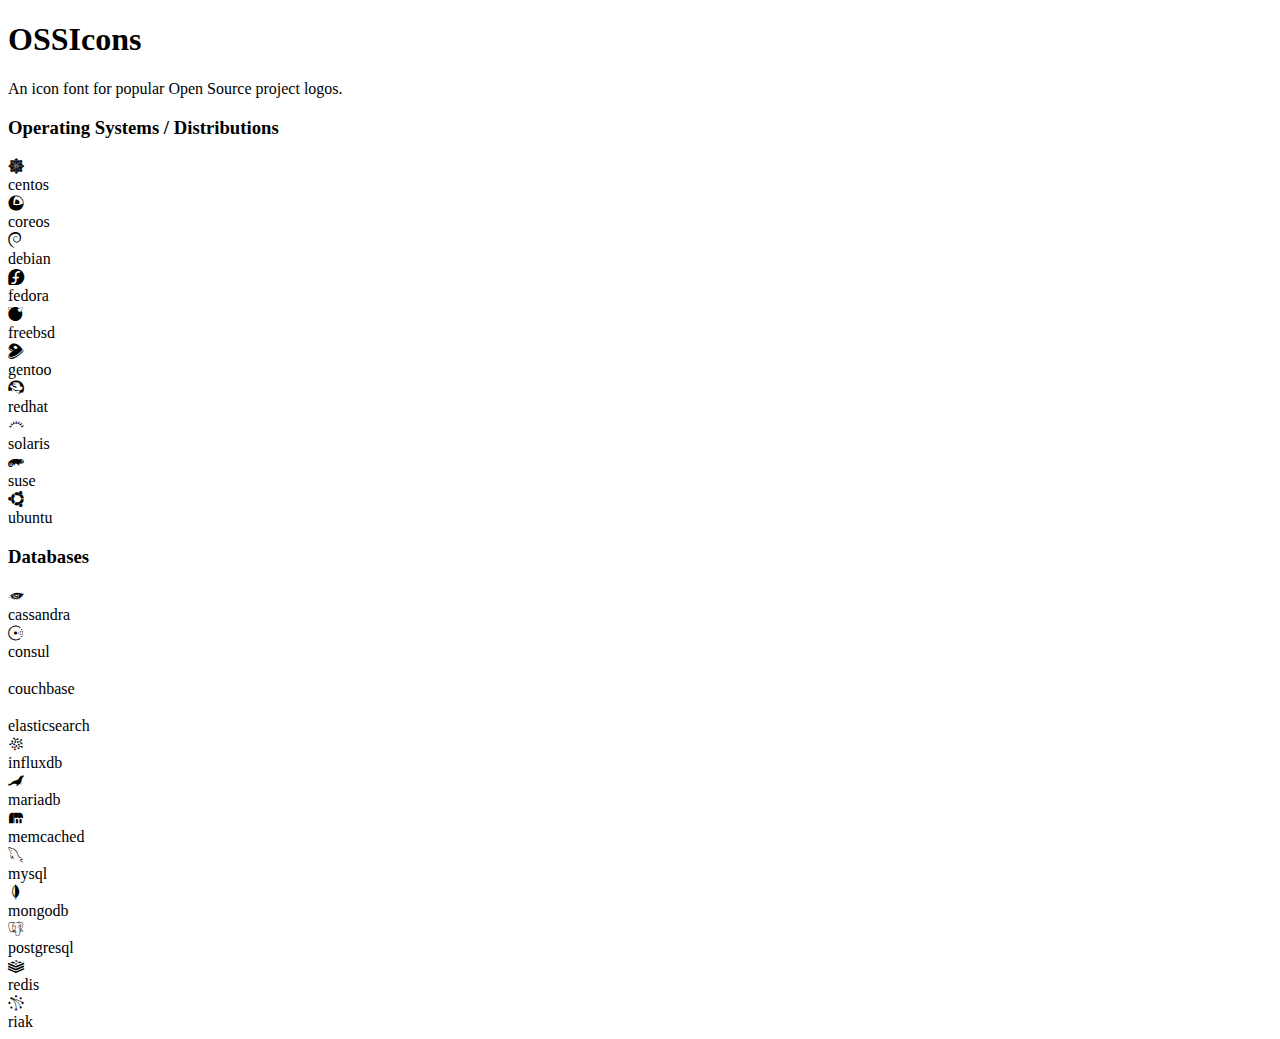
==== index.html @ ca83b3fc "Initial cleanup for preview site" ====
<!DOCTYPE html>
<html lang="en">
  <head>
    <title>OSSIcons</title>
    <meta charset="utf-8">
    <meta name="viewport" content="width=device-width, initial-scale=1">
    <link rel="stylesheet" type="text/css" href="css/ossicons.css">
  </head>
  <body>
	<div class="container">
		<h1>OSSIcons</h1>
		<p>An icon font for popular Open Source project logos.</p>
		<h3>Operating Systems / Distributions</h3>
      	<div class="container">
	        <div class="icon-box"><i class="ossicon ossicon-centos"></i><br>centos</div>
	        <div class="icon-box"><i class="ossicon ossicon-coreos"></i><br>coreos</div>
	        <div class="icon-box"><i class="ossicon ossicon-debian"></i><br>debian</div>
	        <div class="icon-box"><i class="ossicon ossicon-fedora"></i><br>fedora</div>
	        <div class="icon-box"><i class="ossicon ossicon-freebsd"></i><br>freebsd</div>
	        <div class="icon-box"><i class="ossicon ossicon-gentoo"></i><br>gentoo</div>
	        <div class="icon-box"><i class="ossicon ossicon-redhat"></i><br>redhat</div>
	        <div class="icon-box"><i class="ossicon ossicon-solaris"></i><br>solaris</div>
	        <div class="icon-box"><i class="ossicon ossicon-suse"></i><br>suse</div>
	        <div class="icon-box"><i class="ossicon ossicon-ubuntu"></i><br>ubuntu</div>
        </div>

		<h3>Databases</h3>
		<div class="container">
			<div class="icon-box"><i class="ossicon ossicon-cassandra"></i><br>cassandra</div>
	        <div class="icon-box"><i class="ossicon ossicon-consul"></i><br>consul</div>
	        <div class="icon-box"><i class="ossicon ossicon-couchbase"></i><br>couchbase</div>
	        <div class="icon-box"><i class="ossicon ossicon-elasticsearch"></i><br>elasticsearch</div>
	        <div class="icon-box"><i class="ossicon ossicon-influxdb"></i><br>influxdb</div>
	        <div class="icon-box"><i class="ossicon ossicon-mariadb"></i><br>mariadb</div>
	        <div class="icon-box"><i class="ossicon ossicon-memcached"></i><br>memcached</div>
	        <div class="icon-box"><i class="ossicon ossicon-mysql"></i><br>mysql</div>
	        <div class="icon-box"><i class="ossicon ossicon-mongodb"></i><br>mongodb</div>
	        <div class="icon-box"><i class="ossicon ossicon-postgresql"></i><br>postgresql</div>
	        <div class="icon-box"><i class="ossicon ossicon-redis"></i><br>redis</div>
	        <div class="icon-box"><i class="ossicon ossicon-riak"></i><br>riak</div>
      </div>
	</div>
    <script src="http://use.edgefonts.net/source-sans-pro.js"></script>
    <script src="https://ajax.googleapis.com/ajax/libs/jquery/1.11.1/jquery.min.js"></script>
    <script src="https://maxcdn.bootstrapcdn.com/bootstrap/3.2.0/js/bootstrap.min.js"></script>
  </body>
</html>
---- css/ossicons.css ----
@font-face {
  font-family: 'OSS Icons';
  src:url('../fonts/ossicons.eot');
  src:url('../fonts/ossicons.eot?#iefix') format('embedded-opentype'),
    url('../fonts/ossicons.woff') format('woff'),
    url('../fonts/ossicons.ttf') format('truetype'),
    url('../fonts/ossicons.svg') format('svg');
  font-weight: normal;
  font-style: normal;
}

.ossicon {
  position: relative;
  top: 1px;
  display: inline-block;
  font-family: 'OSS Icons';
  font-style: normal;
  font-weight: normal;
  font-variant: normal;
  text-transform: none;
  line-height: 1;

  /* Better Font Rendering =========== */
  -webkit-font-smoothing: antialiased;
  -moz-osx-font-smoothing: grayscale;
}

.ossicon-centos:before {
	content: "\e600";
}
.ossicon-coreos:before {
	content: "\e601";
}
.ossicon-debian:before {
	content: "\e602";
}
.ossicon-fedora:before {
	content: "\e603";
}
.ossicon-freebsd:before {
	content: "\e604";
}
.ossicon-gentoo:before {
	content: "\e605";
}
.ossicon-redhat:before {
	content: "\e606";
}
.ossicon-suse:before {
	content: "\e607";
}
.ossicon-ubuntu:before {
	content: "\e608";
}
.ossicon-solaris:before {
	content: "\e609";
}
.ossicon-cassandra:before {
	content: "\e60a";
}
.ossicon-couchbase:before {
	content: "\e60b";
}
.ossicon-elasticsearch:before {
	content: "\e60c";
}
.ossicon-hadoop:before {
	content: "\e60d";
}
.ossicon-influxdb:before {
	content: "\e60e";
}
.ossicon-mongodb:before {
	content: "\e60f";
}
.ossicon-postgresql:before {
	content: "\e610";
}
.ossicon-mariadb:before {
	content: "\e611";
}
.ossicon-mysql:before {
	content: "\e612";
}
.ossicon-redis:before {
	content: "\e613";
}
.ossicon-riak:before {
	content: "\e614";
}
.ossicon-apache:before {
	content: "\e615";
}
.ossicon-consul:before {
	content: "\e616";
}
.ossicon-memcached:before {
	content: "\e617";
}
.ossicon-nginx:before {
	content: "\e618";
}
.ossicon-nodejs:before {
	content: "\e619";
}
.ossicon-rabbitmq:before {
	content: "\e61a";
}
.ossicon-tomcat:before {
	content: "\e61b";
}
.ossicon-vagrant:before {
	content: "\e61c";
}
.ossicon-clojure:before {
	content: "\e61d";
}
.ossicon-go:before {
	content: "\e61e";
}
.ossicon-haskell:before {
	content: "\e61f";
}
.ossicon-perl:before {
	content: "\e620";
}
.ossicon-python:before {
	content: "\e621";
}
.ossicon-rails:before {
	content: "\e622";
}
.ossicon-ruby:before {
	content: "\e623";
}
.ossicon-php:before {
	content: "\e624";
}
.ossicon-play:before {
	content: "\e625";
}
.ossicon-scala:before {
	content: "\e626";
}
.ossicon-tornado:before {
	content: "\e627";
}
.ossicon-git:before {
	content: "\e628";
}
.ossicon-github:before {
	content: "\e629";
}
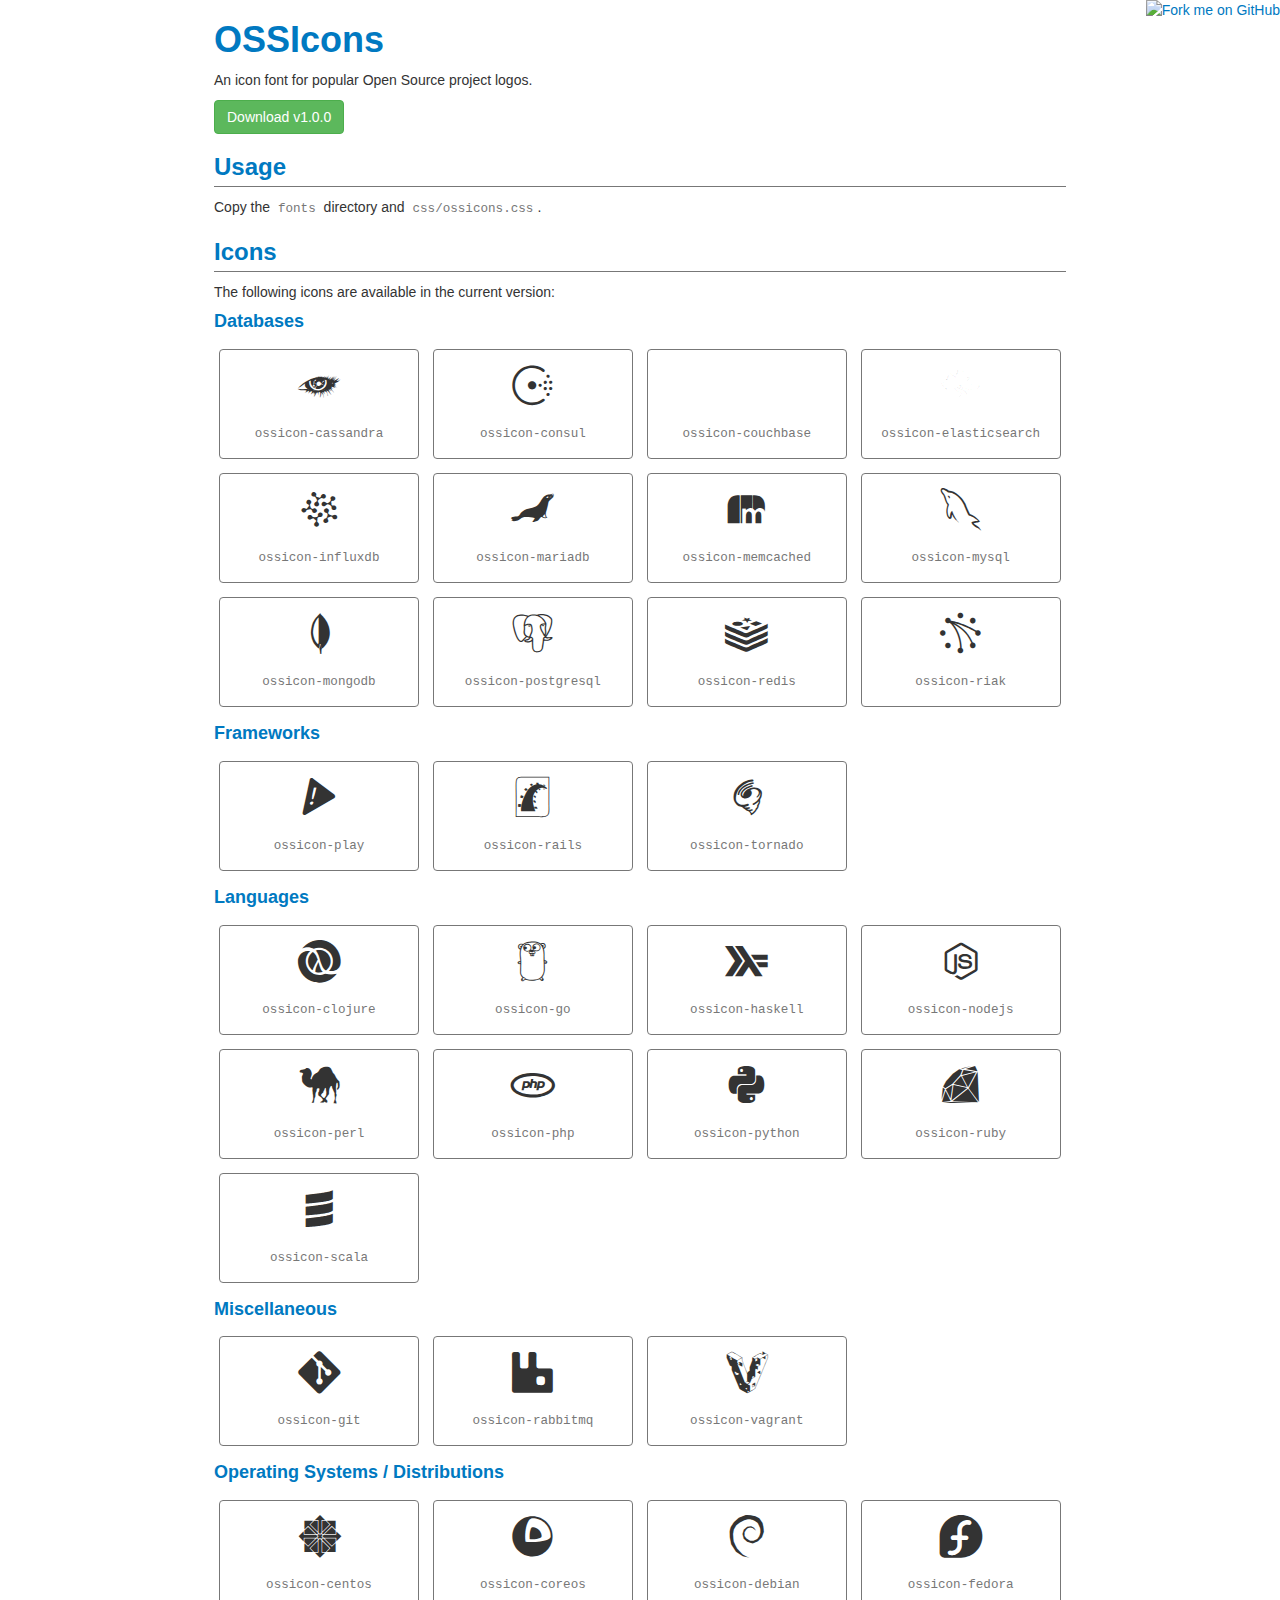
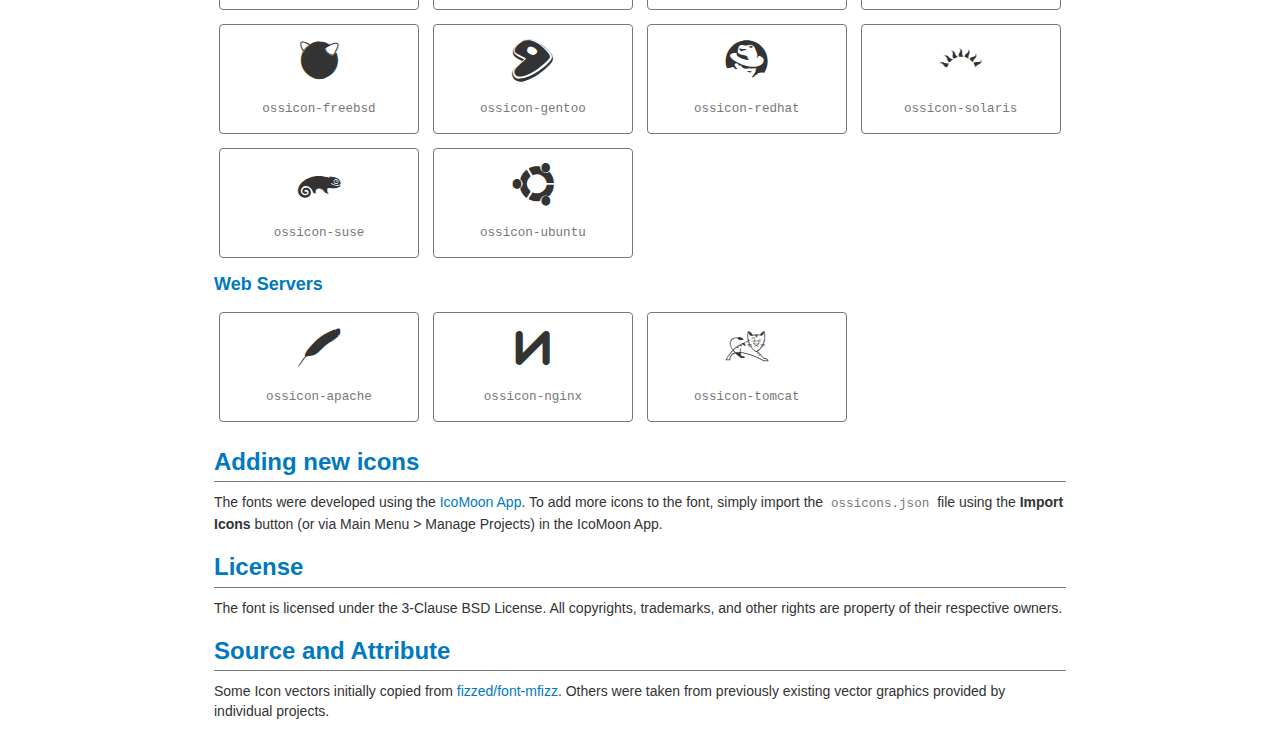
==== commit 756f41da: "Update preview site" ====
--- a/index.html
+++ b/index.html
@@ -4,44 +4,80 @@
     <title>OSSIcons</title>
     <meta charset="utf-8">
     <meta name="viewport" content="width=device-width, initial-scale=1">
-    <link rel="stylesheet" type="text/css" href="css/ossicons.css">
+    <link rel="stylesheet" type="text/css" href="preview.css">
   </head>
   <body>
 	<div class="container">
 		<h1>OSSIcons</h1>
 		<p>An icon font for popular Open Source project logos.</p>
-		<h3>Operating Systems / Distributions</h3>
-      	<div class="container">
-	        <div class="icon-box"><i class="ossicon ossicon-centos"></i><br>centos</div>
-	        <div class="icon-box"><i class="ossicon ossicon-coreos"></i><br>coreos</div>
-	        <div class="icon-box"><i class="ossicon ossicon-debian"></i><br>debian</div>
-	        <div class="icon-box"><i class="ossicon ossicon-fedora"></i><br>fedora</div>
-	        <div class="icon-box"><i class="ossicon ossicon-freebsd"></i><br>freebsd</div>
-	        <div class="icon-box"><i class="ossicon ossicon-gentoo"></i><br>gentoo</div>
-	        <div class="icon-box"><i class="ossicon ossicon-redhat"></i><br>redhat</div>
-	        <div class="icon-box"><i class="ossicon ossicon-solaris"></i><br>solaris</div>
-	        <div class="icon-box"><i class="ossicon ossicon-suse"></i><br>suse</div>
-	        <div class="icon-box"><i class="ossicon ossicon-ubuntu"></i><br>ubuntu</div>
-        </div>
+        <a class="btn btn-success">Download v1.0.0</a>
+        <h3>Usage</h3>
+        Copy the <code>fonts</code> directory and <code>css/ossicons.css</code>.
 
-		<h3>Databases</h3>
-		<div class="container">
-			<div class="icon-box"><i class="ossicon ossicon-cassandra"></i><br>cassandra</div>
-	        <div class="icon-box"><i class="ossicon ossicon-consul"></i><br>consul</div>
-	        <div class="icon-box"><i class="ossicon ossicon-couchbase"></i><br>couchbase</div>
-	        <div class="icon-box"><i class="ossicon ossicon-elasticsearch"></i><br>elasticsearch</div>
-	        <div class="icon-box"><i class="ossicon ossicon-influxdb"></i><br>influxdb</div>
-	        <div class="icon-box"><i class="ossicon ossicon-mariadb"></i><br>mariadb</div>
-	        <div class="icon-box"><i class="ossicon ossicon-memcached"></i><br>memcached</div>
-	        <div class="icon-box"><i class="ossicon ossicon-mysql"></i><br>mysql</div>
-	        <div class="icon-box"><i class="ossicon ossicon-mongodb"></i><br>mongodb</div>
-	        <div class="icon-box"><i class="ossicon ossicon-postgresql"></i><br>postgresql</div>
-	        <div class="icon-box"><i class="ossicon ossicon-redis"></i><br>redis</div>
-	        <div class="icon-box"><i class="ossicon ossicon-riak"></i><br>riak</div>
-      </div>
+        <h3>Icons</h3>
+        <p>The following icons are available in the current version:</p>
+        <h4>Databases</h4>
+		<div class="icon-box"><i class="ossicon ossicon-cassandra"></i><p><code>ossicon-cassandra</code></p></div>
+        <div class="icon-box"><i class="ossicon ossicon-consul"></i><p><code>ossicon-consul</code></p></div>
+        <div class="icon-box"><i class="ossicon ossicon-couchbase"></i><p><code>ossicon-couchbase</code></p></div>
+        <div class="icon-box"><i class="ossicon ossicon-elasticsearch"></i><p><code>ossicon-elasticsearch</code></p></div>
+        <div class="icon-box"><i class="ossicon ossicon-influxdb"></i><p><code>ossicon-influxdb</code></p></div>
+        <div class="icon-box"><i class="ossicon ossicon-mariadb"></i><p><code>ossicon-mariadb</code></p></div>
+        <div class="icon-box"><i class="ossicon ossicon-memcached"></i><p><code>ossicon-memcached</code></p></div>
+        <div class="icon-box"><i class="ossicon ossicon-mysql"></i><p><code>ossicon-mysql</code></p></div>
+        <div class="icon-box"><i class="ossicon ossicon-mongodb"></i><p><code>ossicon-mongodb</code></p></div>
+        <div class="icon-box"><i class="ossicon ossicon-postgresql"></i><p><code>ossicon-postgresql</code></p></div>
+        <div class="icon-box"><i class="ossicon ossicon-redis"></i><p><code>ossicon-redis</code></p></div>
+        <div class="icon-box"><i class="ossicon ossicon-riak"></i><p><code>ossicon-riak</code></p></div>
+
+        <h4>Frameworks</h4>
+        <div class="icon-box"><i class="ossicon ossicon-play"></i><p><code>ossicon-play</code></p></div>
+        <div class="icon-box"><i class="ossicon ossicon-rails"></i><p><code>ossicon-rails</code></p></div>
+        <div class="icon-box"><i class="ossicon ossicon-tornado"></i><p><code>ossicon-tornado</code></p></div>
+
+        <h4>Languages</h4>
+        <div class="icon-box"><i class="ossicon ossicon-clojure"></i><p><code>ossicon-clojure</code></p></div>
+        <div class="icon-box"><i class="ossicon ossicon-go"></i><p><code>ossicon-go</code></p></div>
+        <div class="icon-box"><i class="ossicon ossicon-haskell"></i><p><code>ossicon-haskell</code></p></div>
+        <div class="icon-box"><i class="ossicon ossicon-nodejs"></i><p><code>ossicon-nodejs</code></p></div>
+        <div class="icon-box"><i class="ossicon ossicon-perl"></i><p><code>ossicon-perl</code></p></div>
+        <div class="icon-box"><i class="ossicon ossicon-php"></i><p><code>ossicon-php</code></p></div>
+        <div class="icon-box"><i class="ossicon ossicon-python"></i><p><code>ossicon-python</code></p></div>
+        <div class="icon-box"><i class="ossicon ossicon-ruby"></i><p><code>ossicon-ruby</code></p></div>
+        <div class="icon-box"><i class="ossicon ossicon-scala"></i><p><code>ossicon-scala</code></p></div>
+
+        <h4>Miscellaneous</h4>
+        <div class="icon-box"><i class="ossicon ossicon-git"></i><p><code>ossicon-git</code></p></div>
+        <div class="icon-box"><i class="ossicon ossicon-rabbitmq"></i><p><code>ossicon-rabbitmq</code></p></div>
+        <div class="icon-box"><i class="ossicon ossicon-vagrant"></i><p><code>ossicon-vagrant</code></p></div>
+
+        <h4>Operating Systems / Distributions</h4>
+        <div class="icon-box"><i class="ossicon ossicon-centos"></i><p><code>ossicon-centos</code></p></div>
+        <div class="icon-box"><i class="ossicon ossicon-coreos"></i><p><code>ossicon-coreos</code></p></div>
+        <div class="icon-box"><i class="ossicon ossicon-debian"></i><p><code>ossicon-debian</code></p></div>
+        <div class="icon-box"><i class="ossicon ossicon-fedora"></i><p><code>ossicon-fedora</code></p></div>
+        <div class="icon-box"><i class="ossicon ossicon-freebsd"></i><p><code>ossicon-freebsd</code></p></div>
+        <div class="icon-box"><i class="ossicon ossicon-gentoo"></i><p><code>ossicon-gentoo</code></p></div>
+        <div class="icon-box"><i class="ossicon ossicon-redhat"></i><p><code>ossicon-redhat</code></p></div>
+        <div class="icon-box"><i class="ossicon ossicon-solaris"></i><p><code>ossicon-solaris</code></p></div>
+        <div class="icon-box"><i class="ossicon ossicon-suse"></i><p><code>ossicon-suse</code></p></div>
+        <div class="icon-box"><i class="ossicon ossicon-ubuntu"></i><p><code>ossicon-ubuntu</code></p></div>
+
+        <h4>Web Servers</h4>
+        <div class="icon-box"><i class="ossicon ossicon-apache"></i><p><code>ossicon-apache</code></p></div>
+        <div class="icon-box"><i class="ossicon ossicon-nginx"></i><p><code>ossicon-nginx</code></p></div>
+        <div class="icon-box"><i class="ossicon ossicon-tomcat"></i><p><code>ossicon-tomcat</code></p></div>
+
+        <h3>Adding new icons</h3>
+        The fonts were developed using the <a href="https://icomoon.io/#app-features">IcoMoon App</a>. To add more icons to the font, simply import the <code>ossicons.json</code> file using the <strong>Import Icons</strong> button (or via Main Menu > Manage Projects) in the IcoMoon App.
+
+        <h3>License</h3>
+        The font is licensed under the 3-Clause BSD License. All copyrights, trademarks, and other rights are property of their respective owners.
+
+        <h3>Source and Attribute</h3>
+        Some Icon vectors initially copied from <a href="https://github.com/fizzed/font-mfizz">fizzed/font-mfizz</a>. Others were taken from previously existing vector graphics provided by individual projects.
 	</div>
     <script src="http://use.edgefonts.net/source-sans-pro.js"></script>
-    <script src="https://ajax.googleapis.com/ajax/libs/jquery/1.11.1/jquery.min.js"></script>
-    <script src="https://maxcdn.bootstrapcdn.com/bootstrap/3.2.0/js/bootstrap.min.js"></script>
+    <a href="https://github.com/you"><img style="position: absolute; top: 0; right: 0; border: 0;" src="https://camo.githubusercontent.com/652c5b9acfaddf3a9c326fa6bde407b87f7be0f4/68747470733a2f2f73332e616d617a6f6e6177732e636f6d2f6769746875622f726962626f6e732f666f726b6d655f72696768745f6f72616e67655f6666373630302e706e67" alt="Fork me on GitHub" data-canonical-src="https://s3.amazonaws.com/github/ribbons/forkme_right_orange_ff7600.png"></a>
   </body>
 </html>
--- a/preview.css
+++ b/preview.css
@@ -0,0 +1 @@
+/*! normalize.css v3.0.2 | MIT License | git.io/normalize */html{font-family:sans-serif;-ms-text-size-adjust:100%;-webkit-text-size-adjust:100%}body{margin:0}article,aside,details,figcaption,figure,footer,header,hgroup,main,menu,nav,section,summary{display:block}audio,canvas,progress,video{display:inline-block;vertical-align:baseline}audio:not([controls]){display:none;height:0}[hidden],template{display:none}a{background-color:transparent}a:active,a:hover{outline:0}abbr[title]{border-bottom:1px dotted}b,strong{font-weight:bold}dfn{font-style:italic}h1{font-size:2em;margin:.67em 0}mark{background:#ff0;color:#000}small{font-size:80%}sub,sup{font-size:75%;line-height:0;position:relative;vertical-align:baseline}sup{top:-0.5em}sub{bottom:-0.25em}img{border:0}svg:not(:root){overflow:hidden}figure{margin:1em 40px}hr{-moz-box-sizing:content-box;box-sizing:content-box;height:0}pre{overflow:auto}code,kbd,pre,samp{font-family:monospace,monospace;font-size:1em}button,input,optgroup,select,textarea{color:inherit;font:inherit;margin:0}button{overflow:visible}button,select{text-transform:none}button,html input[type="button"],input[type="reset"],input[type="submit"]{-webkit-appearance:button;cursor:pointer}button[disabled],html input[disabled]{cursor:default}button::-moz-focus-inner,input::-moz-focus-inner{border:0;padding:0}input{line-height:normal}input[type="checkbox"],input[type="radio"]{box-sizing:border-box;padding:0}input[type="number"]::-webkit-inner-spin-button,input[type="number"]::-webkit-outer-spin-button{height:auto}input[type="search"]{-webkit-appearance:textfield;-moz-box-sizing:content-box;-webkit-box-sizing:content-box;box-sizing:content-box}input[type="search"]::-webkit-search-cancel-button,input[type="search"]::-webkit-search-decoration{-webkit-appearance:none}fieldset{border:1px solid #c0c0c0;margin:0 2px;padding:.35em .625em .75em}legend{border:0;padding:0}textarea{overflow:auto}optgroup{font-weight:bold}table{border-collapse:collapse;border-spacing:0}td,th{padding:0}/*! Source: https://github.com/h5bp/html5-boilerplate/blob/master/src/css/main.css */@media print{*,*:before,*:after{background:transparent !important;color:#000 !important;box-shadow:none !important;text-shadow:none !important}a,a:visited{text-decoration:underline}a[href]:after{content:" (" attr(href) ")"}abbr[title]:after{content:" (" attr(title) ")"}a[href^="#"]:after,a[href^="javascript:"]:after{content:""}pre,blockquote{border:1px solid #999;page-break-inside:avoid}thead{display:table-header-group}tr,img{page-break-inside:avoid}img{max-width:100% !important}p,h2,h3{orphans:3;widows:3}h2,h3{page-break-after:avoid}select{background:#fff !important}.navbar{display:none}.btn>.caret,.dropup>.btn>.caret{border-top-color:#000 !important}.label{border:1px solid #000}.table{border-collapse:collapse !important}.table td,.table th{background-color:#fff !important}.table-bordered th,.table-bordered td{border:1px solid #ddd !important}}*{-webkit-box-sizing:border-box;-moz-box-sizing:border-box;box-sizing:border-box}*:before,*:after{-webkit-box-sizing:border-box;-moz-box-sizing:border-box;box-sizing:border-box}html{font-size:10px;-webkit-tap-highlight-color:rgba(0,0,0,0)}body{font-family:"Source Sans Pro",Helvetica,Sans-Serif;font-size:14px;line-height:1.42857143;color:#333;background-color:#fff}input,button,select,textarea{font-family:inherit;font-size:inherit;line-height:inherit}a{color:#0079c1;text-decoration:none}a:hover,a:focus{color:#004975;text-decoration:underline}a:focus{outline:thin dotted;outline:5px auto -webkit-focus-ring-color;outline-offset:-2px}figure{margin:0}img{vertical-align:middle}.img-responsive{display:block;max-width:100%;height:auto}.img-rounded{border-radius:6px}.img-thumbnail{padding:4px;line-height:1.42857143;background-color:#fff;border:1px solid #ddd;border-radius:4px;-webkit-transition:all .2s ease-in-out;-o-transition:all .2s ease-in-out;transition:all .2s ease-in-out;display:inline-block;max-width:100%;height:auto}.img-circle{border-radius:50%}hr{margin-top:20px;margin-bottom:20px;border:0;border-top:1px solid #eee}.sr-only{position:absolute;width:1px;height:1px;margin:-1px;padding:0;overflow:hidden;clip:rect(0, 0, 0, 0);border:0}.sr-only-focusable:active,.sr-only-focusable:focus{position:static;width:auto;height:auto;margin:0;overflow:visible;clip:auto}[role="button"]{cursor:pointer}h1,h2,h3,h4,h5,h6,.h1,.h2,.h3,.h4,.h5,.h6{font-family:inherit;font-weight:500;line-height:1.1;color:inherit}h1 small,h2 small,h3 small,h4 small,h5 small,h6 small,.h1 small,.h2 small,.h3 small,.h4 small,.h5 small,.h6 small,h1 .small,h2 .small,h3 .small,h4 .small,h5 .small,h6 .small,.h1 .small,.h2 .small,.h3 .small,.h4 .small,.h5 .small,.h6 .small{font-weight:normal;line-height:1;color:#777}h1,.h1,h2,.h2,h3,.h3{margin-top:20px;margin-bottom:10px}h1 small,.h1 small,h2 small,.h2 small,h3 small,.h3 small,h1 .small,.h1 .small,h2 .small,.h2 .small,h3 .small,.h3 .small{font-size:65%}h4,.h4,h5,.h5,h6,.h6{margin-top:10px;margin-bottom:10px}h4 small,.h4 small,h5 small,.h5 small,h6 small,.h6 small,h4 .small,.h4 .small,h5 .small,.h5 .small,h6 .small,.h6 .small{font-size:75%}h1,.h1{font-size:36px}h2,.h2{font-size:30px}h3,.h3{font-size:24px}h4,.h4{font-size:18px}h5,.h5{font-size:14px}h6,.h6{font-size:12px}p{margin:0 0 10px}.lead{margin-bottom:20px;font-size:16px;font-weight:300;line-height:1.4}@media (min-width:768px){.lead{font-size:21px}}small,.small{font-size:85%}mark,.mark{background-color:#fcf8e3;padding:.2em}.text-left{text-align:left}.text-right{text-align:right}.text-center{text-align:center}.text-justify{text-align:justify}.text-nowrap{white-space:nowrap}.text-lowercase{text-transform:lowercase}.text-uppercase{text-transform:uppercase}.text-capitalize{text-transform:capitalize}.text-muted{color:#777}.text-primary{color:#0079c1}a.text-primary:hover{color:#00598e}.text-success{color:#3c763d}a.text-success:hover{color:#2b542c}.text-info{color:#31708f}a.text-info:hover{color:#245269}.text-warning{color:#8a6d3b}a.text-warning:hover{color:#66512c}.text-danger{color:#a94442}a.text-danger:hover{color:#843534}.bg-primary{color:#fff;background-color:#0079c1}a.bg-primary:hover{background-color:#00598e}.bg-success{background-color:#dff0d8}a.bg-success:hover{background-color:#c1e2b3}.bg-info{background-color:#d9edf7}a.bg-info:hover{background-color:#afd9ee}.bg-warning{background-color:#fcf8e3}a.bg-warning:hover{background-color:#f7ecb5}.bg-danger{background-color:#f2dede}a.bg-danger:hover{background-color:#e4b9b9}.page-header{padding-bottom:9px;margin:40px 0 20px;border-bottom:1px solid #eee}ul,ol{margin-top:0;margin-bottom:10px}ul ul,ol ul,ul ol,ol ol{margin-bottom:0}.list-unstyled{padding-left:0;list-style:none}.list-inline{padding-left:0;list-style:none;margin-left:-5px}.list-inline>li{display:inline-block;padding-left:5px;padding-right:5px}dl{margin-top:0;margin-bottom:20px}dt,dd{line-height:1.42857143}dt{font-weight:bold}dd{margin-left:0}@media (min-width:768px){.dl-horizontal dt{float:left;width:160px;clear:left;text-align:right;overflow:hidden;text-overflow:ellipsis;white-space:nowrap}.dl-horizontal dd{margin-left:180px}}abbr[title],abbr[data-original-title]{cursor:help;border-bottom:1px dotted #777}.initialism{font-size:90%;text-transform:uppercase}blockquote{padding:10px 20px;margin:0 0 20px;font-size:17.5px;border-left:5px solid #eee}blockquote p:last-child,blockquote ul:last-child,blockquote ol:last-child{margin-bottom:0}blockquote footer,blockquote small,blockquote .small{display:block;font-size:80%;line-height:1.42857143;color:#777}blockquote footer:before,blockquote small:before,blockquote .small:before{content:'\2014 \00A0'}.blockquote-reverse,blockquote.pull-right{padding-right:15px;padding-left:0;border-right:5px solid #eee;border-left:0;text-align:right}.blockquote-reverse footer:before,blockquote.pull-right footer:before,.blockquote-reverse small:before,blockquote.pull-right small:before,.blockquote-reverse .small:before,blockquote.pull-right .small:before{content:''}.blockquote-reverse footer:after,blockquote.pull-right footer:after,.blockquote-reverse small:after,blockquote.pull-right small:after,.blockquote-reverse .small:after,blockquote.pull-right .small:after{content:'\00A0 \2014'}address{margin-bottom:20px;font-style:normal;line-height:1.42857143}code,kbd,pre,samp{font-family:Menlo,Monaco,Consolas,"Courier New",monospace}code{padding:2px 4px;font-size:90%;color:#777;background-color:transparent;border-radius:4px}kbd{padding:2px 4px;font-size:90%;color:#fff;background-color:#333;border-radius:3px;box-shadow:inset 0 -1px 0 rgba(0,0,0,0.25)}kbd kbd{padding:0;font-size:100%;font-weight:bold;box-shadow:none}pre{display:block;padding:9.5px;margin:0 0 10px;font-size:13px;line-height:1.42857143;word-break:break-all;word-wrap:break-word;color:#333;background-color:#f5f5f5;border:1px solid #ccc;border-radius:4px}pre code{padding:0;font-size:inherit;color:inherit;white-space:pre-wrap;background-color:transparent;border-radius:0}.pre-scrollable{max-height:340px;overflow-y:scroll}.container{margin-right:auto;margin-left:auto;padding-left:15px;padding-right:15px}@media (min-width:768px){.container{width:750px}}@media (min-width:992px){.container{width:882px}}@media (min-width:1200px){.container{width:882px}}.container-fluid{margin-right:auto;margin-left:auto;padding-left:15px;padding-right:15px}.row{margin-left:-15px;margin-right:-15px}.col-xs-1, .col-sm-1, .col-md-1, .col-lg-1, .col-xs-2, .col-sm-2, .col-md-2, .col-lg-2, .col-xs-3, .col-sm-3, .col-md-3, .col-lg-3, .col-xs-4, .col-sm-4, .col-md-4, .col-lg-4, .col-xs-5, .col-sm-5, .col-md-5, .col-lg-5, .col-xs-6, .col-sm-6, .col-md-6, .col-lg-6, .col-xs-7, .col-sm-7, .col-md-7, .col-lg-7, .col-xs-8, .col-sm-8, .col-md-8, .col-lg-8, .col-xs-9, .col-sm-9, .col-md-9, .col-lg-9, .col-xs-10, .col-sm-10, .col-md-10, .col-lg-10, .col-xs-11, .col-sm-11, .col-md-11, .col-lg-11, .col-xs-12, .col-sm-12, .col-md-12, .col-lg-12{position:relative;min-height:1px;padding-left:15px;padding-right:15px}.col-xs-1, .col-xs-2, .col-xs-3, .col-xs-4, .col-xs-5, .col-xs-6, .col-xs-7, .col-xs-8, .col-xs-9, .col-xs-10, .col-xs-11, .col-xs-12{float:left}.col-xs-12{width:100%}.col-xs-11{width:91.66666667%}.col-xs-10{width:83.33333333%}.col-xs-9{width:75%}.col-xs-8{width:66.66666667%}.col-xs-7{width:58.33333333%}.col-xs-6{width:50%}.col-xs-5{width:41.66666667%}.col-xs-4{width:33.33333333%}.col-xs-3{width:25%}.col-xs-2{width:16.66666667%}.col-xs-1{width:8.33333333%}.col-xs-pull-12{right:100%}.col-xs-pull-11{right:91.66666667%}.col-xs-pull-10{right:83.33333333%}.col-xs-pull-9{right:75%}.col-xs-pull-8{right:66.66666667%}.col-xs-pull-7{right:58.33333333%}.col-xs-pull-6{right:50%}.col-xs-pull-5{right:41.66666667%}.col-xs-pull-4{right:33.33333333%}.col-xs-pull-3{right:25%}.col-xs-pull-2{right:16.66666667%}.col-xs-pull-1{right:8.33333333%}.col-xs-pull-0{right:auto}.col-xs-push-12{left:100%}.col-xs-push-11{left:91.66666667%}.col-xs-push-10{left:83.33333333%}.col-xs-push-9{left:75%}.col-xs-push-8{left:66.66666667%}.col-xs-push-7{left:58.33333333%}.col-xs-push-6{left:50%}.col-xs-push-5{left:41.66666667%}.col-xs-push-4{left:33.33333333%}.col-xs-push-3{left:25%}.col-xs-push-2{left:16.66666667%}.col-xs-push-1{left:8.33333333%}.col-xs-push-0{left:auto}.col-xs-offset-12{margin-left:100%}.col-xs-offset-11{margin-left:91.66666667%}.col-xs-offset-10{margin-left:83.33333333%}.col-xs-offset-9{margin-left:75%}.col-xs-offset-8{margin-left:66.66666667%}.col-xs-offset-7{margin-left:58.33333333%}.col-xs-offset-6{margin-left:50%}.col-xs-offset-5{margin-left:41.66666667%}.col-xs-offset-4{margin-left:33.33333333%}.col-xs-offset-3{margin-left:25%}.col-xs-offset-2{margin-left:16.66666667%}.col-xs-offset-1{margin-left:8.33333333%}.col-xs-offset-0{margin-left:0}@media (min-width:768px){.col-sm-1, .col-sm-2, .col-sm-3, .col-sm-4, .col-sm-5, .col-sm-6, .col-sm-7, .col-sm-8, .col-sm-9, .col-sm-10, .col-sm-11, .col-sm-12{float:left}.col-sm-12{width:100%}.col-sm-11{width:91.66666667%}.col-sm-10{width:83.33333333%}.col-sm-9{width:75%}.col-sm-8{width:66.66666667%}.col-sm-7{width:58.33333333%}.col-sm-6{width:50%}.col-sm-5{width:41.66666667%}.col-sm-4{width:33.33333333%}.col-sm-3{width:25%}.col-sm-2{width:16.66666667%}.col-sm-1{width:8.33333333%}.col-sm-pull-12{right:100%}.col-sm-pull-11{right:91.66666667%}.col-sm-pull-10{right:83.33333333%}.col-sm-pull-9{right:75%}.col-sm-pull-8{right:66.66666667%}.col-sm-pull-7{right:58.33333333%}.col-sm-pull-6{right:50%}.col-sm-pull-5{right:41.66666667%}.col-sm-pull-4{right:33.33333333%}.col-sm-pull-3{right:25%}.col-sm-pull-2{right:16.66666667%}.col-sm-pull-1{right:8.33333333%}.col-sm-pull-0{right:auto}.col-sm-push-12{left:100%}.col-sm-push-11{left:91.66666667%}.col-sm-push-10{left:83.33333333%}.col-sm-push-9{left:75%}.col-sm-push-8{left:66.66666667%}.col-sm-push-7{left:58.33333333%}.col-sm-push-6{left:50%}.col-sm-push-5{left:41.66666667%}.col-sm-push-4{left:33.33333333%}.col-sm-push-3{left:25%}.col-sm-push-2{left:16.66666667%}.col-sm-push-1{left:8.33333333%}.col-sm-push-0{left:auto}.col-sm-offset-12{margin-left:100%}.col-sm-offset-11{margin-left:91.66666667%}.col-sm-offset-10{margin-left:83.33333333%}.col-sm-offset-9{margin-left:75%}.col-sm-offset-8{margin-left:66.66666667%}.col-sm-offset-7{margin-left:58.33333333%}.col-sm-offset-6{margin-left:50%}.col-sm-offset-5{margin-left:41.66666667%}.col-sm-offset-4{margin-left:33.33333333%}.col-sm-offset-3{margin-left:25%}.col-sm-offset-2{margin-left:16.66666667%}.col-sm-offset-1{margin-left:8.33333333%}.col-sm-offset-0{margin-left:0}}@media (min-width:992px){.col-md-1, .col-md-2, .col-md-3, .col-md-4, .col-md-5, .col-md-6, .col-md-7, .col-md-8, .col-md-9, .col-md-10, .col-md-11, .col-md-12{float:left}.col-md-12{width:100%}.col-md-11{width:91.66666667%}.col-md-10{width:83.33333333%}.col-md-9{width:75%}.col-md-8{width:66.66666667%}.col-md-7{width:58.33333333%}.col-md-6{width:50%}.col-md-5{width:41.66666667%}.col-md-4{width:33.33333333%}.col-md-3{width:25%}.col-md-2{width:16.66666667%}.col-md-1{width:8.33333333%}.col-md-pull-12{right:100%}.col-md-pull-11{right:91.66666667%}.col-md-pull-10{right:83.33333333%}.col-md-pull-9{right:75%}.col-md-pull-8{right:66.66666667%}.col-md-pull-7{right:58.33333333%}.col-md-pull-6{right:50%}.col-md-pull-5{right:41.66666667%}.col-md-pull-4{right:33.33333333%}.col-md-pull-3{right:25%}.col-md-pull-2{right:16.66666667%}.col-md-pull-1{right:8.33333333%}.col-md-pull-0{right:auto}.col-md-push-12{left:100%}.col-md-push-11{left:91.66666667%}.col-md-push-10{left:83.33333333%}.col-md-push-9{left:75%}.col-md-push-8{left:66.66666667%}.col-md-push-7{left:58.33333333%}.col-md-push-6{left:50%}.col-md-push-5{left:41.66666667%}.col-md-push-4{left:33.33333333%}.col-md-push-3{left:25%}.col-md-push-2{left:16.66666667%}.col-md-push-1{left:8.33333333%}.col-md-push-0{left:auto}.col-md-offset-12{margin-left:100%}.col-md-offset-11{margin-left:91.66666667%}.col-md-offset-10{margin-left:83.33333333%}.col-md-offset-9{margin-left:75%}.col-md-offset-8{margin-left:66.66666667%}.col-md-offset-7{margin-left:58.33333333%}.col-md-offset-6{margin-left:50%}.col-md-offset-5{margin-left:41.66666667%}.col-md-offset-4{margin-left:33.33333333%}.col-md-offset-3{margin-left:25%}.col-md-offset-2{margin-left:16.66666667%}.col-md-offset-1{margin-left:8.33333333%}.col-md-offset-0{margin-left:0}}@media (min-width:1200px){.col-lg-1, .col-lg-2, .col-lg-3, .col-lg-4, .col-lg-5, .col-lg-6, .col-lg-7, .col-lg-8, .col-lg-9, .col-lg-10, .col-lg-11, .col-lg-12{float:left}.col-lg-12{width:100%}.col-lg-11{width:91.66666667%}.col-lg-10{width:83.33333333%}.col-lg-9{width:75%}.col-lg-8{width:66.66666667%}.col-lg-7{width:58.33333333%}.col-lg-6{width:50%}.col-lg-5{width:41.66666667%}.col-lg-4{width:33.33333333%}.col-lg-3{width:25%}.col-lg-2{width:16.66666667%}.col-lg-1{width:8.33333333%}.col-lg-pull-12{right:100%}.col-lg-pull-11{right:91.66666667%}.col-lg-pull-10{right:83.33333333%}.col-lg-pull-9{right:75%}.col-lg-pull-8{right:66.66666667%}.col-lg-pull-7{right:58.33333333%}.col-lg-pull-6{right:50%}.col-lg-pull-5{right:41.66666667%}.col-lg-pull-4{right:33.33333333%}.col-lg-pull-3{right:25%}.col-lg-pull-2{right:16.66666667%}.col-lg-pull-1{right:8.33333333%}.col-lg-pull-0{right:auto}.col-lg-push-12{left:100%}.col-lg-push-11{left:91.66666667%}.col-lg-push-10{left:83.33333333%}.col-lg-push-9{left:75%}.col-lg-push-8{left:66.66666667%}.col-lg-push-7{left:58.33333333%}.col-lg-push-6{left:50%}.col-lg-push-5{left:41.66666667%}.col-lg-push-4{left:33.33333333%}.col-lg-push-3{left:25%}.col-lg-push-2{left:16.66666667%}.col-lg-push-1{left:8.33333333%}.col-lg-push-0{left:auto}.col-lg-offset-12{margin-left:100%}.col-lg-offset-11{margin-left:91.66666667%}.col-lg-offset-10{margin-left:83.33333333%}.col-lg-offset-9{margin-left:75%}.col-lg-offset-8{margin-left:66.66666667%}.col-lg-offset-7{margin-left:58.33333333%}.col-lg-offset-6{margin-left:50%}.col-lg-offset-5{margin-left:41.66666667%}.col-lg-offset-4{margin-left:33.33333333%}.col-lg-offset-3{margin-left:25%}.col-lg-offset-2{margin-left:16.66666667%}.col-lg-offset-1{margin-left:8.33333333%}.col-lg-offset-0{margin-left:0}}.btn{display:inline-block;margin-bottom:0;font-weight:normal;text-align:center;vertical-align:middle;touch-action:manipulation;cursor:pointer;background-image:none;border:1px solid transparent;white-space:nowrap;padding:6px 12px;font-size:14px;line-height:1.42857143;border-radius:4px;-webkit-user-select:none;-moz-user-select:none;-ms-user-select:none;user-select:none}.btn:focus,.btn:active:focus,.btn.active:focus,.btn.focus,.btn:active.focus,.btn.active.focus{outline:thin dotted;outline:5px auto -webkit-focus-ring-color;outline-offset:-2px}.btn:hover,.btn:focus,.btn.focus{color:#333;text-decoration:none}.btn:active,.btn.active{outline:0;background-image:none;-webkit-box-shadow:inset 0 3px 5px rgba(0,0,0,0.125);box-shadow:inset 0 3px 5px rgba(0,0,0,0.125)}.btn.disabled,.btn[disabled],fieldset[disabled] .btn{cursor:not-allowed;pointer-events:none;opacity:.65;filter:alpha(opacity=65);-webkit-box-shadow:none;box-shadow:none}.btn-default{color:#333;background-color:#fff;border-color:#ccc}.btn-default:hover,.btn-default:focus,.btn-default.focus,.btn-default:active,.btn-default.active,.open>.dropdown-toggle.btn-default{color:#333;background-color:#e6e6e6;border-color:#adadad}.btn-default:active,.btn-default.active,.open>.dropdown-toggle.btn-default{background-image:none}.btn-default.disabled,.btn-default[disabled],fieldset[disabled] .btn-default,.btn-default.disabled:hover,.btn-default[disabled]:hover,fieldset[disabled] .btn-default:hover,.btn-default.disabled:focus,.btn-default[disabled]:focus,fieldset[disabled] .btn-default:focus,.btn-default.disabled.focus,.btn-default[disabled].focus,fieldset[disabled] .btn-default.focus,.btn-default.disabled:active,.btn-default[disabled]:active,fieldset[disabled] .btn-default:active,.btn-default.disabled.active,.btn-default[disabled].active,fieldset[disabled] .btn-default.active{background-color:#fff;border-color:#ccc}.btn-default .badge{color:#fff;background-color:#333}.btn-primary{color:#fff;background-color:#0079c1;border-color:#0069a8}.btn-primary:hover,.btn-primary:focus,.btn-primary.focus,.btn-primary:active,.btn-primary.active,.open>.dropdown-toggle.btn-primary{color:#fff;background-color:#00598e;border-color:#00436a}.btn-primary:active,.btn-primary.active,.open>.dropdown-toggle.btn-primary{background-image:none}.btn-primary.disabled,.btn-primary[disabled],fieldset[disabled] .btn-primary,.btn-primary.disabled:hover,.btn-primary[disabled]:hover,fieldset[disabled] .btn-primary:hover,.btn-primary.disabled:focus,.btn-primary[disabled]:focus,fieldset[disabled] .btn-primary:focus,.btn-primary.disabled.focus,.btn-primary[disabled].focus,fieldset[disabled] .btn-primary.focus,.btn-primary.disabled:active,.btn-primary[disabled]:active,fieldset[disabled] .btn-primary:active,.btn-primary.disabled.active,.btn-primary[disabled].active,fieldset[disabled] .btn-primary.active{background-color:#0079c1;border-color:#0069a8}.btn-primary .badge{color:#0079c1;background-color:#fff}.btn-success{color:#fff;background-color:#5cb85c;border-color:#4cae4c}.btn-success:hover,.btn-success:focus,.btn-success.focus,.btn-success:active,.btn-success.active,.open>.dropdown-toggle.btn-success{color:#fff;background-color:#449d44;border-color:#398439}.btn-success:active,.btn-success.active,.open>.dropdown-toggle.btn-success{background-image:none}.btn-success.disabled,.btn-success[disabled],fieldset[disabled] .btn-success,.btn-success.disabled:hover,.btn-success[disabled]:hover,fieldset[disabled] .btn-success:hover,.btn-success.disabled:focus,.btn-success[disabled]:focus,fieldset[disabled] .btn-success:focus,.btn-success.disabled.focus,.btn-success[disabled].focus,fieldset[disabled] .btn-success.focus,.btn-success.disabled:active,.btn-success[disabled]:active,fieldset[disabled] .btn-success:active,.btn-success.disabled.active,.btn-success[disabled].active,fieldset[disabled] .btn-success.active{background-color:#5cb85c;border-color:#4cae4c}.btn-success .badge{color:#5cb85c;background-color:#fff}.btn-info{color:#fff;background-color:#5bc0de;border-color:#46b8da}.btn-info:hover,.btn-info:focus,.btn-info.focus,.btn-info:active,.btn-info.active,.open>.dropdown-toggle.btn-info{color:#fff;background-color:#31b0d5;border-color:#269abc}.btn-info:active,.btn-info.active,.open>.dropdown-toggle.btn-info{background-image:none}.btn-info.disabled,.btn-info[disabled],fieldset[disabled] .btn-info,.btn-info.disabled:hover,.btn-info[disabled]:hover,fieldset[disabled] .btn-info:hover,.btn-info.disabled:focus,.btn-info[disabled]:focus,fieldset[disabled] .btn-info:focus,.btn-info.disabled.focus,.btn-info[disabled].focus,fieldset[disabled] .btn-info.focus,.btn-info.disabled:active,.btn-info[disabled]:active,fieldset[disabled] .btn-info:active,.btn-info.disabled.active,.btn-info[disabled].active,fieldset[disabled] .btn-info.active{background-color:#5bc0de;border-color:#46b8da}.btn-info .badge{color:#5bc0de;background-color:#fff}.btn-warning{color:#fff;background-color:#f0ad4e;border-color:#eea236}.btn-warning:hover,.btn-warning:focus,.btn-warning.focus,.btn-warning:active,.btn-warning.active,.open>.dropdown-toggle.btn-warning{color:#fff;background-color:#ec971f;border-color:#d58512}.btn-warning:active,.btn-warning.active,.open>.dropdown-toggle.btn-warning{background-image:none}.btn-warning.disabled,.btn-warning[disabled],fieldset[disabled] .btn-warning,.btn-warning.disabled:hover,.btn-warning[disabled]:hover,fieldset[disabled] .btn-warning:hover,.btn-warning.disabled:focus,.btn-warning[disabled]:focus,fieldset[disabled] .btn-warning:focus,.btn-warning.disabled.focus,.btn-warning[disabled].focus,fieldset[disabled] .btn-warning.focus,.btn-warning.disabled:active,.btn-warning[disabled]:active,fieldset[disabled] .btn-warning:active,.btn-warning.disabled.active,.btn-warning[disabled].active,fieldset[disabled] .btn-warning.active{background-color:#f0ad4e;border-color:#eea236}.btn-warning .badge{color:#f0ad4e;background-color:#fff}.btn-danger{color:#fff;background-color:#d9534f;border-color:#d43f3a}.btn-danger:hover,.btn-danger:focus,.btn-danger.focus,.btn-danger:active,.btn-danger.active,.open>.dropdown-toggle.btn-danger{color:#fff;background-color:#c9302c;border-color:#ac2925}.btn-danger:active,.btn-danger.active,.open>.dropdown-toggle.btn-danger{background-image:none}.btn-danger.disabled,.btn-danger[disabled],fieldset[disabled] .btn-danger,.btn-danger.disabled:hover,.btn-danger[disabled]:hover,fieldset[disabled] .btn-danger:hover,.btn-danger.disabled:focus,.btn-danger[disabled]:focus,fieldset[disabled] .btn-danger:focus,.btn-danger.disabled.focus,.btn-danger[disabled].focus,fieldset[disabled] .btn-danger.focus,.btn-danger.disabled:active,.btn-danger[disabled]:active,fieldset[disabled] .btn-danger:active,.btn-danger.disabled.active,.btn-danger[disabled].active,fieldset[disabled] .btn-danger.active{background-color:#d9534f;border-color:#d43f3a}.btn-danger .badge{color:#d9534f;background-color:#fff}.btn-link{color:#0079c1;font-weight:normal;border-radius:0}.btn-link,.btn-link:active,.btn-link.active,.btn-link[disabled],fieldset[disabled] .btn-link{background-color:transparent;-webkit-box-shadow:none;box-shadow:none}.btn-link,.btn-link:hover,.btn-link:focus,.btn-link:active{border-color:transparent}.btn-link:hover,.btn-link:focus{color:#004975;text-decoration:underline;background-color:transparent}.btn-link[disabled]:hover,fieldset[disabled] .btn-link:hover,.btn-link[disabled]:focus,fieldset[disabled] .btn-link:focus{color:#777;text-decoration:none}.btn-lg{padding:10px 16px;font-size:18px;line-height:1.3333333;border-radius:6px}.btn-sm{padding:5px 10px;font-size:12px;line-height:1.5;border-radius:3px}.btn-xs{padding:1px 5px;font-size:12px;line-height:1.5;border-radius:3px}.btn-block{display:block;width:100%}.btn-block+.btn-block{margin-top:5px}input[type="submit"].btn-block,input[type="reset"].btn-block,input[type="button"].btn-block{width:100%}.clearfix:before,.clearfix:after,.dl-horizontal dd:before,.dl-horizontal dd:after,.container:before,.container:after,.container-fluid:before,.container-fluid:after,.row:before,.row:after{content:" ";display:table}.clearfix:after,.dl-horizontal dd:after,.container:after,.container-fluid:after,.row:after{clear:both}.center-block{display:block;margin-left:auto;margin-right:auto}.pull-right{float:right !important}.pull-left{float:left !important}.hide{display:none !important}.show{display:block !important}.invisible{visibility:hidden}.text-hide{font:0/0 a;color:transparent;text-shadow:none;background-color:transparent;border:0}.hidden{display:none !important}.affix{position:fixed}@-ms-viewport{width:device-width}.visible-xs,.visible-sm,.visible-md,.visible-lg{display:none !important}.visible-xs-block,.visible-xs-inline,.visible-xs-inline-block,.visible-sm-block,.visible-sm-inline,.visible-sm-inline-block,.visible-md-block,.visible-md-inline,.visible-md-inline-block,.visible-lg-block,.visible-lg-inline,.visible-lg-inline-block{display:none !important}@media (max-width:767px){.visible-xs{display:block !important}table.visible-xs{display:table}tr.visible-xs{display:table-row !important}th.visible-xs,td.visible-xs{display:table-cell !important}}@media (max-width:767px){.visible-xs-block{display:block !important}}@media (max-width:767px){.visible-xs-inline{display:inline !important}}@media (max-width:767px){.visible-xs-inline-block{display:inline-block !important}}@media (min-width:768px) and (max-width:991px){.visible-sm{display:block !important}table.visible-sm{display:table}tr.visible-sm{display:table-row !important}th.visible-sm,td.visible-sm{display:table-cell !important}}@media (min-width:768px) and (max-width:991px){.visible-sm-block{display:block !important}}@media (min-width:768px) and (max-width:991px){.visible-sm-inline{display:inline !important}}@media (min-width:768px) and (max-width:991px){.visible-sm-inline-block{display:inline-block !important}}@media (min-width:992px) and (max-width:1199px){.visible-md{display:block !important}table.visible-md{display:table}tr.visible-md{display:table-row !important}th.visible-md,td.visible-md{display:table-cell !important}}@media (min-width:992px) and (max-width:1199px){.visible-md-block{display:block !important}}@media (min-width:992px) and (max-width:1199px){.visible-md-inline{display:inline !important}}@media (min-width:992px) and (max-width:1199px){.visible-md-inline-block{display:inline-block !important}}@media (min-width:1200px){.visible-lg{display:block !important}table.visible-lg{display:table}tr.visible-lg{display:table-row !important}th.visible-lg,td.visible-lg{display:table-cell !important}}@media (min-width:1200px){.visible-lg-block{display:block !important}}@media (min-width:1200px){.visible-lg-inline{display:inline !important}}@media (min-width:1200px){.visible-lg-inline-block{display:inline-block !important}}@media (max-width:767px){.hidden-xs{display:none !important}}@media (min-width:768px) and (max-width:991px){.hidden-sm{display:none !important}}@media (min-width:992px) and (max-width:1199px){.hidden-md{display:none !important}}@media (min-width:1200px){.hidden-lg{display:none !important}}.visible-print{display:none !important}@media print{.visible-print{display:block !important}table.visible-print{display:table}tr.visible-print{display:table-row !important}th.visible-print,td.visible-print{display:table-cell !important}}.visible-print-block{display:none !important}@media print{.visible-print-block{display:block !important}}.visible-print-inline{display:none !important}@media print{.visible-print-inline{display:inline !important}}.visible-print-inline-block{display:none !important}@media print{.visible-print-inline-block{display:inline-block !important}}@media print{.hidden-print{display:none !important}}@font-face{font-family:'OSS Icons';src:url('fonts/ossicons.eot');src:url('fonts/ossicons.eot?#iefix') format('embedded-opentype'),url('fonts/ossicons.woff') format('woff'),url('fonts/ossicons.ttf') format('truetype'),url('fonts/ossicons.svg') format('svg');font-weight:normal;font-style:normal}.ossicon{position:relative;top:1px;display:inline-block;font-family:'OSS Icons';font-style:normal;font-weight:normal;font-variant:normal;text-transform:none;line-height:1;-webkit-font-smoothing:antialiased;-moz-osx-font-smoothing:grayscale}.ossicon-centos:before{content:"\e600"}.ossicon-coreos:before{content:"\e601"}.ossicon-debian:before{content:"\e602"}.ossicon-fedora:before{content:"\e603"}.ossicon-freebsd:before{content:"\e604"}.ossicon-gentoo:before{content:"\e605"}.ossicon-redhat:before{content:"\e606"}.ossicon-suse:before{content:"\e607"}.ossicon-ubuntu:before{content:"\e608"}.ossicon-solaris:before{content:"\e609"}.ossicon-cassandra:before{content:"\e60a"}.ossicon-couchbase:before{content:"\e60b"}.ossicon-elasticsearch:before{content:"\e60c"}.ossicon-hadoop:before{content:"\e60d"}.ossicon-influxdb:before{content:"\e60e"}.ossicon-mongodb:before{content:"\e60f"}.ossicon-postgresql:before{content:"\e610"}.ossicon-mariadb:before{content:"\e611"}.ossicon-mysql:before{content:"\e612"}.ossicon-redis:before{content:"\e613"}.ossicon-riak:before{content:"\e614"}.ossicon-apache:before{content:"\e615"}.ossicon-consul:before{content:"\e616"}.ossicon-memcached:before{content:"\e617"}.ossicon-nginx:before{content:"\e618"}.ossicon-nodejs:before{content:"\e619"}.ossicon-rabbitmq:before{content:"\e61a"}.ossicon-tomcat:before{content:"\e61b"}.ossicon-vagrant:before{content:"\e61c"}.ossicon-clojure:before{content:"\e61d"}.ossicon-go:before{content:"\e61e"}.ossicon-haskell:before{content:"\e61f"}.ossicon-perl:before{content:"\e620"}.ossicon-python:before{content:"\e621"}.ossicon-rails:before{content:"\e622"}.ossicon-ruby:before{content:"\e623"}.ossicon-php:before{content:"\e624"}.ossicon-play:before{content:"\e625"}.ossicon-scala:before{content:"\e626"}.ossicon-tornado:before{content:"\e627"}.ossicon-git:before{content:"\e628"}.ossicon-github:before{content:"\e629"}.icon-box{text-align:center;border:1px solid #777;border-radius:4px;padding:1em;display:inline-block;margin:7px 5px;width:200px;color:#777}.icon-box i{color:#333;font-size:32pt}.icon-box p{margin:1em 0 0 0;padding:0}.icon-box:hover i{color:#0079c1}body{padding-bottom:1em}h1,h2,h3,h4,h5{font-weight:600;color:#0079c1}h3{padding-bottom:.25em;border-bottom:1px solid #777}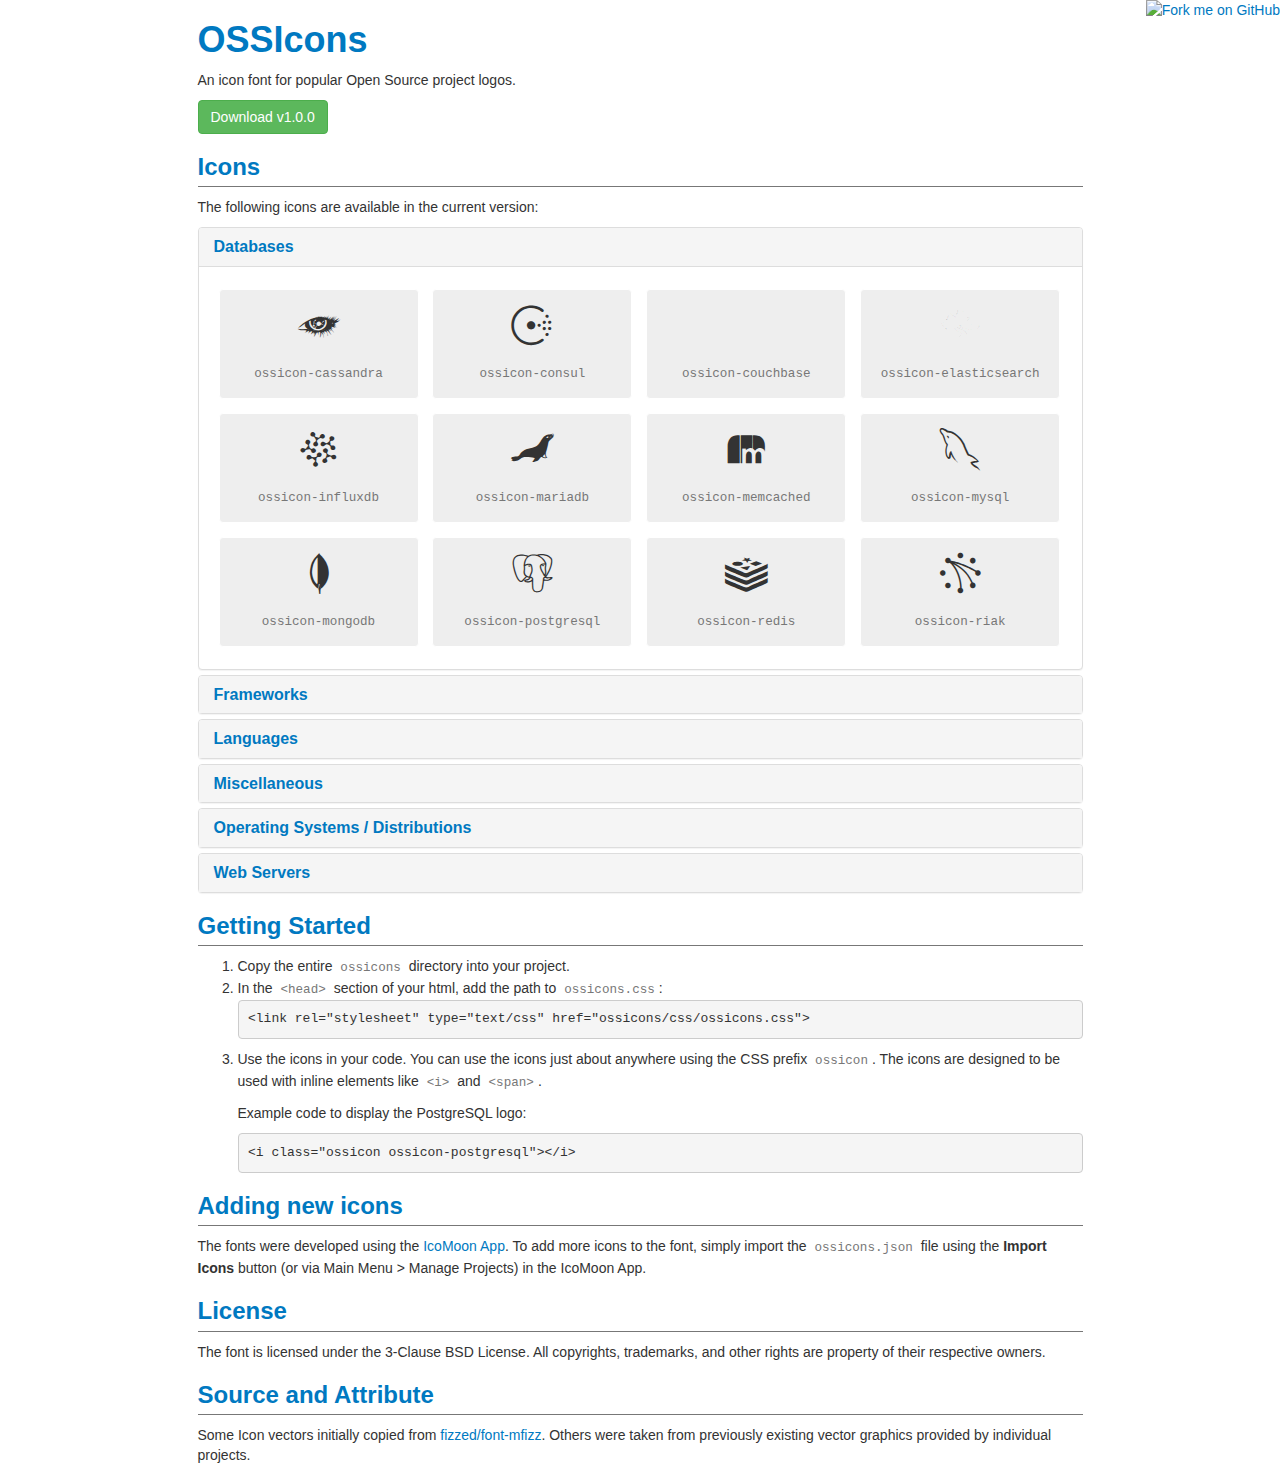
==== commit fcccb382: "Updated preview page" ====
--- a/index.html
+++ b/index.html
@@ -1,83 +1,327 @@
 <!DOCTYPE html>
 <html lang="en">
-  <head>
-    <title>OSSIcons</title>
-    <meta charset="utf-8">
-    <meta name="viewport" content="width=device-width, initial-scale=1">
-    <link rel="stylesheet" type="text/css" href="preview.css">
-  </head>
-  <body>
-	<div class="container">
-		<h1>OSSIcons</h1>
-		<p>An icon font for popular Open Source project logos.</p>
-        <a class="btn btn-success">Download v1.0.0</a>
-        <h3>Usage</h3>
-        Copy the <code>fonts</code> directory and <code>css/ossicons.css</code>.
-
-        <h3>Icons</h3>
-        <p>The following icons are available in the current version:</p>
-        <h4>Databases</h4>
-		<div class="icon-box"><i class="ossicon ossicon-cassandra"></i><p><code>ossicon-cassandra</code></p></div>
-        <div class="icon-box"><i class="ossicon ossicon-consul"></i><p><code>ossicon-consul</code></p></div>
-        <div class="icon-box"><i class="ossicon ossicon-couchbase"></i><p><code>ossicon-couchbase</code></p></div>
-        <div class="icon-box"><i class="ossicon ossicon-elasticsearch"></i><p><code>ossicon-elasticsearch</code></p></div>
-        <div class="icon-box"><i class="ossicon ossicon-influxdb"></i><p><code>ossicon-influxdb</code></p></div>
-        <div class="icon-box"><i class="ossicon ossicon-mariadb"></i><p><code>ossicon-mariadb</code></p></div>
-        <div class="icon-box"><i class="ossicon ossicon-memcached"></i><p><code>ossicon-memcached</code></p></div>
-        <div class="icon-box"><i class="ossicon ossicon-mysql"></i><p><code>ossicon-mysql</code></p></div>
-        <div class="icon-box"><i class="ossicon ossicon-mongodb"></i><p><code>ossicon-mongodb</code></p></div>
-        <div class="icon-box"><i class="ossicon ossicon-postgresql"></i><p><code>ossicon-postgresql</code></p></div>
-        <div class="icon-box"><i class="ossicon ossicon-redis"></i><p><code>ossicon-redis</code></p></div>
-        <div class="icon-box"><i class="ossicon ossicon-riak"></i><p><code>ossicon-riak</code></p></div>
-
-        <h4>Frameworks</h4>
-        <div class="icon-box"><i class="ossicon ossicon-play"></i><p><code>ossicon-play</code></p></div>
-        <div class="icon-box"><i class="ossicon ossicon-rails"></i><p><code>ossicon-rails</code></p></div>
-        <div class="icon-box"><i class="ossicon ossicon-tornado"></i><p><code>ossicon-tornado</code></p></div>
-
-        <h4>Languages</h4>
-        <div class="icon-box"><i class="ossicon ossicon-clojure"></i><p><code>ossicon-clojure</code></p></div>
-        <div class="icon-box"><i class="ossicon ossicon-go"></i><p><code>ossicon-go</code></p></div>
-        <div class="icon-box"><i class="ossicon ossicon-haskell"></i><p><code>ossicon-haskell</code></p></div>
-        <div class="icon-box"><i class="ossicon ossicon-nodejs"></i><p><code>ossicon-nodejs</code></p></div>
-        <div class="icon-box"><i class="ossicon ossicon-perl"></i><p><code>ossicon-perl</code></p></div>
-        <div class="icon-box"><i class="ossicon ossicon-php"></i><p><code>ossicon-php</code></p></div>
-        <div class="icon-box"><i class="ossicon ossicon-python"></i><p><code>ossicon-python</code></p></div>
-        <div class="icon-box"><i class="ossicon ossicon-ruby"></i><p><code>ossicon-ruby</code></p></div>
-        <div class="icon-box"><i class="ossicon ossicon-scala"></i><p><code>ossicon-scala</code></p></div>
-
-        <h4>Miscellaneous</h4>
-        <div class="icon-box"><i class="ossicon ossicon-git"></i><p><code>ossicon-git</code></p></div>
-        <div class="icon-box"><i class="ossicon ossicon-rabbitmq"></i><p><code>ossicon-rabbitmq</code></p></div>
-        <div class="icon-box"><i class="ossicon ossicon-vagrant"></i><p><code>ossicon-vagrant</code></p></div>
-
-        <h4>Operating Systems / Distributions</h4>
-        <div class="icon-box"><i class="ossicon ossicon-centos"></i><p><code>ossicon-centos</code></p></div>
-        <div class="icon-box"><i class="ossicon ossicon-coreos"></i><p><code>ossicon-coreos</code></p></div>
-        <div class="icon-box"><i class="ossicon ossicon-debian"></i><p><code>ossicon-debian</code></p></div>
-        <div class="icon-box"><i class="ossicon ossicon-fedora"></i><p><code>ossicon-fedora</code></p></div>
-        <div class="icon-box"><i class="ossicon ossicon-freebsd"></i><p><code>ossicon-freebsd</code></p></div>
-        <div class="icon-box"><i class="ossicon ossicon-gentoo"></i><p><code>ossicon-gentoo</code></p></div>
-        <div class="icon-box"><i class="ossicon ossicon-redhat"></i><p><code>ossicon-redhat</code></p></div>
-        <div class="icon-box"><i class="ossicon ossicon-solaris"></i><p><code>ossicon-solaris</code></p></div>
-        <div class="icon-box"><i class="ossicon ossicon-suse"></i><p><code>ossicon-suse</code></p></div>
-        <div class="icon-box"><i class="ossicon ossicon-ubuntu"></i><p><code>ossicon-ubuntu</code></p></div>
-
-        <h4>Web Servers</h4>
-        <div class="icon-box"><i class="ossicon ossicon-apache"></i><p><code>ossicon-apache</code></p></div>
-        <div class="icon-box"><i class="ossicon ossicon-nginx"></i><p><code>ossicon-nginx</code></p></div>
-        <div class="icon-box"><i class="ossicon ossicon-tomcat"></i><p><code>ossicon-tomcat</code></p></div>
-
-        <h3>Adding new icons</h3>
-        The fonts were developed using the <a href="https://icomoon.io/#app-features">IcoMoon App</a>. To add more icons to the font, simply import the <code>ossicons.json</code> file using the <strong>Import Icons</strong> button (or via Main Menu > Manage Projects) in the IcoMoon App.
-
-        <h3>License</h3>
-        The font is licensed under the 3-Clause BSD License. All copyrights, trademarks, and other rights are property of their respective owners.
-
-        <h3>Source and Attribute</h3>
-        Some Icon vectors initially copied from <a href="https://github.com/fizzed/font-mfizz">fizzed/font-mfizz</a>. Others were taken from previously existing vector graphics provided by individual projects.
-	</div>
-    <script src="http://use.edgefonts.net/source-sans-pro.js"></script>
-    <a href="https://github.com/you"><img style="position: absolute; top: 0; right: 0; border: 0;" src="https://camo.githubusercontent.com/652c5b9acfaddf3a9c326fa6bde407b87f7be0f4/68747470733a2f2f73332e616d617a6f6e6177732e636f6d2f6769746875622f726962626f6e732f666f726b6d655f72696768745f6f72616e67655f6666373630302e706e67" alt="Fork me on GitHub" data-canonical-src="https://s3.amazonaws.com/github/ribbons/forkme_right_orange_ff7600.png"></a>
-  </body>
+
+<head>
+  <title>OSSIcons</title>
+  <meta charset="utf-8">
+  <meta name="viewport" content="width=device-width, initial-scale=1">
+  <link rel="stylesheet" type="text/css" href="preview.css?1.0.0">
+</head>
+
+<body>
+  <div class="container">
+    <h1>OSSIcons</h1>
+    <p>An icon font for popular Open Source project logos.</p>
+    <a class="btn btn-success" href="https://github.com/gmr/ossicons/archive/1.0.0.zip">Download v1.0.0</a>
+
+    <h3>Icons</h3>
+    <p>The following icons are available in the current version:</p>
+    <div class="panel-group" id="accordion" role="tablist" aria-multiselectable="true">
+      <div class="panel panel-default">
+        <div class="panel-heading" role="tab" id="databases">
+          <a data-toggle="collapse" data-parent="#accordion" href="#database-panel" aria-expanded="true" aria-controls="database-panel">
+            <h4 class="panel-title">Databases</h4>
+          </a>
+        </div>
+        <div id="database-panel" class="panel-collapse collapse in" role="tabpanel" aria-labelledby="databases">
+          <div class="panel-body">
+            <div class="icon-box"><i class="ossicon ossicon-cassandra"></i>
+              <p>
+                <code>ossicon-cassandra</code>
+              </p>
+            </div>
+            <div class="icon-box"><i class="ossicon ossicon-consul"></i>
+              <p>
+                <code>ossicon-consul</code>
+              </p>
+            </div>
+            <div class="icon-box"><i class="ossicon ossicon-couchbase"></i>
+              <p>
+                <code>ossicon-couchbase</code>
+              </p>
+            </div>
+            <div class="icon-box"><i class="ossicon ossicon-elasticsearch"></i>
+              <p>
+                <code>ossicon-elasticsearch</code>
+              </p>
+            </div>
+            <div class="icon-box"><i class="ossicon ossicon-influxdb"></i>
+              <p>
+                <code>ossicon-influxdb</code>
+              </p>
+            </div>
+            <div class="icon-box"><i class="ossicon ossicon-mariadb"></i>
+              <p>
+                <code>ossicon-mariadb</code>
+              </p>
+            </div>
+            <div class="icon-box"><i class="ossicon ossicon-memcached"></i>
+              <p>
+                <code>ossicon-memcached</code>
+              </p>
+            </div>
+            <div class="icon-box"><i class="ossicon ossicon-mysql"></i>
+              <p>
+                <code>ossicon-mysql</code>
+              </p>
+            </div>
+            <div class="icon-box"><i class="ossicon ossicon-mongodb"></i>
+              <p>
+                <code>ossicon-mongodb</code>
+              </p>
+            </div>
+            <div class="icon-box"><i class="ossicon ossicon-postgresql"></i>
+              <p>
+                <code>ossicon-postgresql</code>
+              </p>
+            </div>
+            <div class="icon-box"><i class="ossicon ossicon-redis"></i>
+              <p>
+                <code>ossicon-redis</code>
+              </p>
+            </div>
+            <div class="icon-box"><i class="ossicon ossicon-riak"></i>
+              <p>
+                <code>ossicon-riak</code>
+              </p>
+            </div>
+          </div>
+        </div>
+      </div>
+      <div class="panel panel-default">
+        <div class="panel-heading" role="tab" id="frameworks">
+          <a class="collapsed" data-toggle="collapse" data-parent="#accordion" href="#framework-panel" aria-expanded="false" aria-controls="framework-panel">
+            <h4 class="panel-title">Frameworks</h4>
+          </a>
+        </div>
+        <div id="framework-panel" class="panel-collapse collapse" role="tabpanel" aria-labelledby="frameworks">
+          <div class="panel-body">
+            <div class="icon-box"><i class="ossicon ossicon-play"></i>
+              <p>
+                <code>ossicon-play</code>
+              </p>
+            </div>
+            <div class="icon-box"><i class="ossicon ossicon-rails"></i>
+              <p>
+                <code>ossicon-rails</code>
+              </p>
+            </div>
+            <div class="icon-box"><i class="ossicon ossicon-tornado"></i>
+              <p>
+                <code>ossicon-tornado</code>
+              </p>
+            </div>
+          </div>
+        </div>
+      </div>
+      <div class="panel panel-default">
+        <div class="panel-heading" role="tab" id="languages">
+          <a class="collapsed" data-toggle="collapse" data-parent="#accordion" href="#language-panel" aria-expanded="false" aria-controls="language-panel">
+            <h4 class="panel-title">Languages</h4>
+          </a>
+        </div>
+        <div id="language-panel" class="panel-collapse collapse" role="tabpanel" aria-labelledby="languages">
+          <div class="panel-body">
+            <div class="icon-box"><i class="ossicon ossicon-clojure"></i>
+              <p>
+                <code>ossicon-clojure</code>
+              </p>
+            </div>
+            <div class="icon-box"><i class="ossicon ossicon-go"></i>
+              <p>
+                <code>ossicon-go</code>
+              </p>
+            </div>
+            <div class="icon-box"><i class="ossicon ossicon-haskell"></i>
+              <p>
+                <code>ossicon-haskell</code>
+              </p>
+            </div>
+            <div class="icon-box"><i class="ossicon ossicon-nodejs"></i>
+              <p>
+                <code>ossicon-nodejs</code>
+              </p>
+            </div>
+            <div class="icon-box"><i class="ossicon ossicon-perl"></i>
+              <p>
+                <code>ossicon-perl</code>
+              </p>
+            </div>
+            <div class="icon-box"><i class="ossicon ossicon-php"></i>
+              <p>
+                <code>ossicon-php</code>
+              </p>
+            </div>
+            <div class="icon-box"><i class="ossicon ossicon-python"></i>
+              <p>
+                <code>ossicon-python</code>
+              </p>
+            </div>
+            <div class="icon-box"><i class="ossicon ossicon-ruby"></i>
+              <p>
+                <code>ossicon-ruby</code>
+              </p>
+            </div>
+            <div class="icon-box"><i class="ossicon ossicon-scala"></i>
+              <p>
+                <code>ossicon-scala</code>
+              </p>
+            </div>
+          </div>
+        </div>
+      </div>
+      <div class="panel panel-default">
+        <div class="panel-heading" role="tab" id="miscellaneous">
+          <a class="collapsed" data-toggle="collapse" data-parent="#accordion" href="#miscellaneous-panel" aria-expanded="false" aria-controls="miscellaneous-panel">
+            <h4 class="panel-title">Miscellaneous</h4>
+          </a>
+        </div>
+        <div id="miscellaneous-panel" class="panel-collapse collapse" role="tabpanel" aria-labelledby="miscellaneous">
+          <div class="panel-body">
+            <div class="icon-box"><i class="ossicon ossicon-git"></i>
+              <p>
+                <code>ossicon-git</code>
+              </p>
+            </div>
+            <div class="icon-box"><i class="ossicon ossicon-rabbitmq"></i>
+              <p>
+                <code>ossicon-rabbitmq</code>
+              </p>
+            </div>
+            <div class="icon-box"><i class="ossicon ossicon-vagrant"></i>
+              <p>
+                <code>ossicon-vagrant</code>
+              </p>
+            </div>
+          </div>
+        </div>
+      </div>
+      <div class="panel panel-default">
+        <div class="panel-heading" role="tab" id="os">
+          <a class="collapsed" data-toggle="collapse" data-parent="#accordion" href="#os-panel" aria-expanded="false" aria-controls="os-panel">
+            <h4 class="panel-title">Operating Systems / Distributions</h4>
+          </a>
+        </div>
+        <div id="os-panel" class="panel-collapse collapse" role="tabpanel" aria-labelledby="os">
+          <div class="panel-body">
+            <div class="icon-box"><i class="ossicon ossicon-centos"></i>
+              <p>
+                <code>ossicon-centos</code>
+              </p>
+            </div>
+            <div class="icon-box"><i class="ossicon ossicon-coreos"></i>
+              <p>
+                <code>ossicon-coreos</code>
+              </p>
+            </div>
+            <div class="icon-box"><i class="ossicon ossicon-debian"></i>
+              <p>
+                <code>ossicon-debian</code>
+              </p>
+            </div>
+            <div class="icon-box"><i class="ossicon ossicon-fedora"></i>
+              <p>
+                <code>ossicon-fedora</code>
+              </p>
+            </div>
+            <div class="icon-box"><i class="ossicon ossicon-freebsd"></i>
+              <p>
+                <code>ossicon-freebsd</code>
+              </p>
+            </div>
+            <div class="icon-box"><i class="ossicon ossicon-gentoo"></i>
+              <p>
+                <code>ossicon-gentoo</code>
+              </p>
+            </div>
+            <div class="icon-box"><i class="ossicon ossicon-redhat"></i>
+              <p>
+                <code>ossicon-redhat</code>
+              </p>
+            </div>
+            <div class="icon-box"><i class="ossicon ossicon-solaris"></i>
+              <p>
+                <code>ossicon-solaris</code>
+              </p>
+            </div>
+            <div class="icon-box"><i class="ossicon ossicon-suse"></i>
+              <p>
+                <code>ossicon-suse</code>
+              </p>
+            </div>
+            <div class="icon-box"><i class="ossicon ossicon-ubuntu"></i>
+              <p>
+                <code>ossicon-ubuntu</code>
+              </p>
+            </div>
+          </div>
+        </div>
+      </div>
+      <div class="panel panel-default">
+        <div class="panel-heading" role="tab" id="web">
+          <a class="collapsed" data-toggle="collapse" data-parent="#accordion" href="#web-panel" aria-expanded="false" aria-controls="web-panel">
+            <h4 class="panel-title">Web Servers</h4>
+          </a>
+        </div>
+        <div id="web-panel" class="panel-collapse collapse" role="tabpanel" aria-labelledby="web">
+          <div class="panel-body">
+            <div class="icon-box"><i class="ossicon ossicon-apache"></i>
+              <p>
+                <code>ossicon-apache</code>
+              </p>
+            </div>
+            <div class="icon-box"><i class="ossicon ossicon-nginx"></i>
+              <p>
+                <code>ossicon-nginx</code>
+              </p>
+            </div>
+            <div class="icon-box"><i class="ossicon ossicon-tomcat"></i>
+              <p>
+                <code>ossicon-tomcat</code>
+              </p>
+            </div>
+          </div>
+        </div>
+      </div>
+    </div>
+
+    <h3>Getting Started</h3>
+    <ol>
+      <li>Copy the entire <code>ossicons</code> directory into your project.</li>
+      <li>In the <code>&lt;head&gt;</code> section of your html, add the path to <code>ossicons.css</code>:
+        <pre>&lt;link rel="stylesheet" type="text/css" href="ossicons/css/ossicons.css"&gt;</pre>
+      </li>
+      <li>
+        <p>
+          Use the icons in your code. You can use the icons just about anywhere using the CSS prefix
+          <code>ossicon</code>. The icons are designed to be used with inline elements like
+          <code>&lt;i&gt;</code> and
+          <code>&lt;span&gt;</code>.
+        </p>
+        <p>Example code to display the PostgreSQL logo:
+          <pre>&lt;i class="ossicon ossicon-postgresql"&gt;&lt;/i&gt;</pre>
+        </p>
+      </li>
+    </ol>
+
+    <h3>Adding new icons</h3>
+    The fonts were developed using the <a href="https://icomoon.io/#app-features">IcoMoon App</a>. To add more icons to the font, simply import the
+    <code>ossicons.json</code> file using the
+    <strong>Import Icons</strong> button (or via Main Menu > Manage Projects) in the IcoMoon App.
+
+    <h3>License</h3>
+    The font is licensed under the 3-Clause BSD License. All copyrights, trademarks, and other rights are property of their respective owners.
+
+    <h3>Source and Attribute</h3>
+    Some Icon vectors initially copied from <a href="https://github.com/fizzed/font-mfizz">fizzed/font-mfizz</a>. Others were taken from previously existing vector graphics provided by individual projects.
+  </div>
+  <script src="http://use.edgefonts.net/source-sans-pro.js"></script>
+  <script src="https://ajax.googleapis.com/ajax/libs/jquery/1.11.1/jquery.min.js"></script>
+  <script src="https://maxcdn.bootstrapcdn.com/bootstrap/3.3.4/js/bootstrap.min.js"></script>
+  <a href="https://github.com/you">
+    <img style="position: absolute; top: 0; right: 0; border: 0;" src="https://camo.githubusercontent.com/652c5b9acfaddf3a9c326fa6bde407b87f7be0f4/68747470733a2f2f73332e616d617a6f6e6177732e636f6d2f6769746875622f726962626f6e732f666f726b6d655f72696768745f6f72616e67655f6666373630302e706e67"
+    alt="Fork me on GitHub" data-canonical-src="https://s3.amazonaws.com/github/ribbons/forkme_right_orange_ff7600.png">
+  </a>
+</body>
+
 </html>
--- a/preview.css
+++ b/preview.css
@@ -1 +1 @@
-/*! normalize.css v3.0.2 | MIT License | git.io/normalize */html{font-family:sans-serif;-ms-text-size-adjust:100%;-webkit-text-size-adjust:100%}body{margin:0}article,aside,details,figcaption,figure,footer,header,hgroup,main,menu,nav,section,summary{display:block}audio,canvas,progress,video{display:inline-block;vertical-align:baseline}audio:not([controls]){display:none;height:0}[hidden],template{display:none}a{background-color:transparent}a:active,a:hover{outline:0}abbr[title]{border-bottom:1px dotted}b,strong{font-weight:bold}dfn{font-style:italic}h1{font-size:2em;margin:.67em 0}mark{background:#ff0;color:#000}small{font-size:80%}sub,sup{font-size:75%;line-height:0;position:relative;vertical-align:baseline}sup{top:-0.5em}sub{bottom:-0.25em}img{border:0}svg:not(:root){overflow:hidden}figure{margin:1em 40px}hr{-moz-box-sizing:content-box;box-sizing:content-box;height:0}pre{overflow:auto}code,kbd,pre,samp{font-family:monospace,monospace;font-size:1em}button,input,optgroup,select,textarea{color:inherit;font:inherit;margin:0}button{overflow:visible}button,select{text-transform:none}button,html input[type="button"],input[type="reset"],input[type="submit"]{-webkit-appearance:button;cursor:pointer}button[disabled],html input[disabled]{cursor:default}button::-moz-focus-inner,input::-moz-focus-inner{border:0;padding:0}input{line-height:normal}input[type="checkbox"],input[type="radio"]{box-sizing:border-box;padding:0}input[type="number"]::-webkit-inner-spin-button,input[type="number"]::-webkit-outer-spin-button{height:auto}input[type="search"]{-webkit-appearance:textfield;-moz-box-sizing:content-box;-webkit-box-sizing:content-box;box-sizing:content-box}input[type="search"]::-webkit-search-cancel-button,input[type="search"]::-webkit-search-decoration{-webkit-appearance:none}fieldset{border:1px solid #c0c0c0;margin:0 2px;padding:.35em .625em .75em}legend{border:0;padding:0}textarea{overflow:auto}optgroup{font-weight:bold}table{border-collapse:collapse;border-spacing:0}td,th{padding:0}/*! Source: https://github.com/h5bp/html5-boilerplate/blob/master/src/css/main.css */@media print{*,*:before,*:after{background:transparent !important;color:#000 !important;box-shadow:none !important;text-shadow:none !important}a,a:visited{text-decoration:underline}a[href]:after{content:" (" attr(href) ")"}abbr[title]:after{content:" (" attr(title) ")"}a[href^="#"]:after,a[href^="javascript:"]:after{content:""}pre,blockquote{border:1px solid #999;page-break-inside:avoid}thead{display:table-header-group}tr,img{page-break-inside:avoid}img{max-width:100% !important}p,h2,h3{orphans:3;widows:3}h2,h3{page-break-after:avoid}select{background:#fff !important}.navbar{display:none}.btn>.caret,.dropup>.btn>.caret{border-top-color:#000 !important}.label{border:1px solid #000}.table{border-collapse:collapse !important}.table td,.table th{background-color:#fff !important}.table-bordered th,.table-bordered td{border:1px solid #ddd !important}}*{-webkit-box-sizing:border-box;-moz-box-sizing:border-box;box-sizing:border-box}*:before,*:after{-webkit-box-sizing:border-box;-moz-box-sizing:border-box;box-sizing:border-box}html{font-size:10px;-webkit-tap-highlight-color:rgba(0,0,0,0)}body{font-family:"Source Sans Pro",Helvetica,Sans-Serif;font-size:14px;line-height:1.42857143;color:#333;background-color:#fff}input,button,select,textarea{font-family:inherit;font-size:inherit;line-height:inherit}a{color:#0079c1;text-decoration:none}a:hover,a:focus{color:#004975;text-decoration:underline}a:focus{outline:thin dotted;outline:5px auto -webkit-focus-ring-color;outline-offset:-2px}figure{margin:0}img{vertical-align:middle}.img-responsive{display:block;max-width:100%;height:auto}.img-rounded{border-radius:6px}.img-thumbnail{padding:4px;line-height:1.42857143;background-color:#fff;border:1px solid #ddd;border-radius:4px;-webkit-transition:all .2s ease-in-out;-o-transition:all .2s ease-in-out;transition:all .2s ease-in-out;display:inline-block;max-width:100%;height:auto}.img-circle{border-radius:50%}hr{margin-top:20px;margin-bottom:20px;border:0;border-top:1px solid #eee}.sr-only{position:absolute;width:1px;height:1px;margin:-1px;padding:0;overflow:hidden;clip:rect(0, 0, 0, 0);border:0}.sr-only-focusable:active,.sr-only-focusable:focus{position:static;width:auto;height:auto;margin:0;overflow:visible;clip:auto}[role="button"]{cursor:pointer}h1,h2,h3,h4,h5,h6,.h1,.h2,.h3,.h4,.h5,.h6{font-family:inherit;font-weight:500;line-height:1.1;color:inherit}h1 small,h2 small,h3 small,h4 small,h5 small,h6 small,.h1 small,.h2 small,.h3 small,.h4 small,.h5 small,.h6 small,h1 .small,h2 .small,h3 .small,h4 .small,h5 .small,h6 .small,.h1 .small,.h2 .small,.h3 .small,.h4 .small,.h5 .small,.h6 .small{font-weight:normal;line-height:1;color:#777}h1,.h1,h2,.h2,h3,.h3{margin-top:20px;margin-bottom:10px}h1 small,.h1 small,h2 small,.h2 small,h3 small,.h3 small,h1 .small,.h1 .small,h2 .small,.h2 .small,h3 .small,.h3 .small{font-size:65%}h4,.h4,h5,.h5,h6,.h6{margin-top:10px;margin-bottom:10px}h4 small,.h4 small,h5 small,.h5 small,h6 small,.h6 small,h4 .small,.h4 .small,h5 .small,.h5 .small,h6 .small,.h6 .small{font-size:75%}h1,.h1{font-size:36px}h2,.h2{font-size:30px}h3,.h3{font-size:24px}h4,.h4{font-size:18px}h5,.h5{font-size:14px}h6,.h6{font-size:12px}p{margin:0 0 10px}.lead{margin-bottom:20px;font-size:16px;font-weight:300;line-height:1.4}@media (min-width:768px){.lead{font-size:21px}}small,.small{font-size:85%}mark,.mark{background-color:#fcf8e3;padding:.2em}.text-left{text-align:left}.text-right{text-align:right}.text-center{text-align:center}.text-justify{text-align:justify}.text-nowrap{white-space:nowrap}.text-lowercase{text-transform:lowercase}.text-uppercase{text-transform:uppercase}.text-capitalize{text-transform:capitalize}.text-muted{color:#777}.text-primary{color:#0079c1}a.text-primary:hover{color:#00598e}.text-success{color:#3c763d}a.text-success:hover{color:#2b542c}.text-info{color:#31708f}a.text-info:hover{color:#245269}.text-warning{color:#8a6d3b}a.text-warning:hover{color:#66512c}.text-danger{color:#a94442}a.text-danger:hover{color:#843534}.bg-primary{color:#fff;background-color:#0079c1}a.bg-primary:hover{background-color:#00598e}.bg-success{background-color:#dff0d8}a.bg-success:hover{background-color:#c1e2b3}.bg-info{background-color:#d9edf7}a.bg-info:hover{background-color:#afd9ee}.bg-warning{background-color:#fcf8e3}a.bg-warning:hover{background-color:#f7ecb5}.bg-danger{background-color:#f2dede}a.bg-danger:hover{background-color:#e4b9b9}.page-header{padding-bottom:9px;margin:40px 0 20px;border-bottom:1px solid #eee}ul,ol{margin-top:0;margin-bottom:10px}ul ul,ol ul,ul ol,ol ol{margin-bottom:0}.list-unstyled{padding-left:0;list-style:none}.list-inline{padding-left:0;list-style:none;margin-left:-5px}.list-inline>li{display:inline-block;padding-left:5px;padding-right:5px}dl{margin-top:0;margin-bottom:20px}dt,dd{line-height:1.42857143}dt{font-weight:bold}dd{margin-left:0}@media (min-width:768px){.dl-horizontal dt{float:left;width:160px;clear:left;text-align:right;overflow:hidden;text-overflow:ellipsis;white-space:nowrap}.dl-horizontal dd{margin-left:180px}}abbr[title],abbr[data-original-title]{cursor:help;border-bottom:1px dotted #777}.initialism{font-size:90%;text-transform:uppercase}blockquote{padding:10px 20px;margin:0 0 20px;font-size:17.5px;border-left:5px solid #eee}blockquote p:last-child,blockquote ul:last-child,blockquote ol:last-child{margin-bottom:0}blockquote footer,blockquote small,blockquote .small{display:block;font-size:80%;line-height:1.42857143;color:#777}blockquote footer:before,blockquote small:before,blockquote .small:before{content:'\2014 \00A0'}.blockquote-reverse,blockquote.pull-right{padding-right:15px;padding-left:0;border-right:5px solid #eee;border-left:0;text-align:right}.blockquote-reverse footer:before,blockquote.pull-right footer:before,.blockquote-reverse small:before,blockquote.pull-right small:before,.blockquote-reverse .small:before,blockquote.pull-right .small:before{content:''}.blockquote-reverse footer:after,blockquote.pull-right footer:after,.blockquote-reverse small:after,blockquote.pull-right small:after,.blockquote-reverse .small:after,blockquote.pull-right .small:after{content:'\00A0 \2014'}address{margin-bottom:20px;font-style:normal;line-height:1.42857143}code,kbd,pre,samp{font-family:Menlo,Monaco,Consolas,"Courier New",monospace}code{padding:2px 4px;font-size:90%;color:#777;background-color:transparent;border-radius:4px}kbd{padding:2px 4px;font-size:90%;color:#fff;background-color:#333;border-radius:3px;box-shadow:inset 0 -1px 0 rgba(0,0,0,0.25)}kbd kbd{padding:0;font-size:100%;font-weight:bold;box-shadow:none}pre{display:block;padding:9.5px;margin:0 0 10px;font-size:13px;line-height:1.42857143;word-break:break-all;word-wrap:break-word;color:#333;background-color:#f5f5f5;border:1px solid #ccc;border-radius:4px}pre code{padding:0;font-size:inherit;color:inherit;white-space:pre-wrap;background-color:transparent;border-radius:0}.pre-scrollable{max-height:340px;overflow-y:scroll}.container{margin-right:auto;margin-left:auto;padding-left:15px;padding-right:15px}@media (min-width:768px){.container{width:750px}}@media (min-width:992px){.container{width:882px}}@media (min-width:1200px){.container{width:882px}}.container-fluid{margin-right:auto;margin-left:auto;padding-left:15px;padding-right:15px}.row{margin-left:-15px;margin-right:-15px}.col-xs-1, .col-sm-1, .col-md-1, .col-lg-1, .col-xs-2, .col-sm-2, .col-md-2, .col-lg-2, .col-xs-3, .col-sm-3, .col-md-3, .col-lg-3, .col-xs-4, .col-sm-4, .col-md-4, .col-lg-4, .col-xs-5, .col-sm-5, .col-md-5, .col-lg-5, .col-xs-6, .col-sm-6, .col-md-6, .col-lg-6, .col-xs-7, .col-sm-7, .col-md-7, .col-lg-7, .col-xs-8, .col-sm-8, .col-md-8, .col-lg-8, .col-xs-9, .col-sm-9, .col-md-9, .col-lg-9, .col-xs-10, .col-sm-10, .col-md-10, .col-lg-10, .col-xs-11, .col-sm-11, .col-md-11, .col-lg-11, .col-xs-12, .col-sm-12, .col-md-12, .col-lg-12{position:relative;min-height:1px;padding-left:15px;padding-right:15px}.col-xs-1, .col-xs-2, .col-xs-3, .col-xs-4, .col-xs-5, .col-xs-6, .col-xs-7, .col-xs-8, .col-xs-9, .col-xs-10, .col-xs-11, .col-xs-12{float:left}.col-xs-12{width:100%}.col-xs-11{width:91.66666667%}.col-xs-10{width:83.33333333%}.col-xs-9{width:75%}.col-xs-8{width:66.66666667%}.col-xs-7{width:58.33333333%}.col-xs-6{width:50%}.col-xs-5{width:41.66666667%}.col-xs-4{width:33.33333333%}.col-xs-3{width:25%}.col-xs-2{width:16.66666667%}.col-xs-1{width:8.33333333%}.col-xs-pull-12{right:100%}.col-xs-pull-11{right:91.66666667%}.col-xs-pull-10{right:83.33333333%}.col-xs-pull-9{right:75%}.col-xs-pull-8{right:66.66666667%}.col-xs-pull-7{right:58.33333333%}.col-xs-pull-6{right:50%}.col-xs-pull-5{right:41.66666667%}.col-xs-pull-4{right:33.33333333%}.col-xs-pull-3{right:25%}.col-xs-pull-2{right:16.66666667%}.col-xs-pull-1{right:8.33333333%}.col-xs-pull-0{right:auto}.col-xs-push-12{left:100%}.col-xs-push-11{left:91.66666667%}.col-xs-push-10{left:83.33333333%}.col-xs-push-9{left:75%}.col-xs-push-8{left:66.66666667%}.col-xs-push-7{left:58.33333333%}.col-xs-push-6{left:50%}.col-xs-push-5{left:41.66666667%}.col-xs-push-4{left:33.33333333%}.col-xs-push-3{left:25%}.col-xs-push-2{left:16.66666667%}.col-xs-push-1{left:8.33333333%}.col-xs-push-0{left:auto}.col-xs-offset-12{margin-left:100%}.col-xs-offset-11{margin-left:91.66666667%}.col-xs-offset-10{margin-left:83.33333333%}.col-xs-offset-9{margin-left:75%}.col-xs-offset-8{margin-left:66.66666667%}.col-xs-offset-7{margin-left:58.33333333%}.col-xs-offset-6{margin-left:50%}.col-xs-offset-5{margin-left:41.66666667%}.col-xs-offset-4{margin-left:33.33333333%}.col-xs-offset-3{margin-left:25%}.col-xs-offset-2{margin-left:16.66666667%}.col-xs-offset-1{margin-left:8.33333333%}.col-xs-offset-0{margin-left:0}@media (min-width:768px){.col-sm-1, .col-sm-2, .col-sm-3, .col-sm-4, .col-sm-5, .col-sm-6, .col-sm-7, .col-sm-8, .col-sm-9, .col-sm-10, .col-sm-11, .col-sm-12{float:left}.col-sm-12{width:100%}.col-sm-11{width:91.66666667%}.col-sm-10{width:83.33333333%}.col-sm-9{width:75%}.col-sm-8{width:66.66666667%}.col-sm-7{width:58.33333333%}.col-sm-6{width:50%}.col-sm-5{width:41.66666667%}.col-sm-4{width:33.33333333%}.col-sm-3{width:25%}.col-sm-2{width:16.66666667%}.col-sm-1{width:8.33333333%}.col-sm-pull-12{right:100%}.col-sm-pull-11{right:91.66666667%}.col-sm-pull-10{right:83.33333333%}.col-sm-pull-9{right:75%}.col-sm-pull-8{right:66.66666667%}.col-sm-pull-7{right:58.33333333%}.col-sm-pull-6{right:50%}.col-sm-pull-5{right:41.66666667%}.col-sm-pull-4{right:33.33333333%}.col-sm-pull-3{right:25%}.col-sm-pull-2{right:16.66666667%}.col-sm-pull-1{right:8.33333333%}.col-sm-pull-0{right:auto}.col-sm-push-12{left:100%}.col-sm-push-11{left:91.66666667%}.col-sm-push-10{left:83.33333333%}.col-sm-push-9{left:75%}.col-sm-push-8{left:66.66666667%}.col-sm-push-7{left:58.33333333%}.col-sm-push-6{left:50%}.col-sm-push-5{left:41.66666667%}.col-sm-push-4{left:33.33333333%}.col-sm-push-3{left:25%}.col-sm-push-2{left:16.66666667%}.col-sm-push-1{left:8.33333333%}.col-sm-push-0{left:auto}.col-sm-offset-12{margin-left:100%}.col-sm-offset-11{margin-left:91.66666667%}.col-sm-offset-10{margin-left:83.33333333%}.col-sm-offset-9{margin-left:75%}.col-sm-offset-8{margin-left:66.66666667%}.col-sm-offset-7{margin-left:58.33333333%}.col-sm-offset-6{margin-left:50%}.col-sm-offset-5{margin-left:41.66666667%}.col-sm-offset-4{margin-left:33.33333333%}.col-sm-offset-3{margin-left:25%}.col-sm-offset-2{margin-left:16.66666667%}.col-sm-offset-1{margin-left:8.33333333%}.col-sm-offset-0{margin-left:0}}@media (min-width:992px){.col-md-1, .col-md-2, .col-md-3, .col-md-4, .col-md-5, .col-md-6, .col-md-7, .col-md-8, .col-md-9, .col-md-10, .col-md-11, .col-md-12{float:left}.col-md-12{width:100%}.col-md-11{width:91.66666667%}.col-md-10{width:83.33333333%}.col-md-9{width:75%}.col-md-8{width:66.66666667%}.col-md-7{width:58.33333333%}.col-md-6{width:50%}.col-md-5{width:41.66666667%}.col-md-4{width:33.33333333%}.col-md-3{width:25%}.col-md-2{width:16.66666667%}.col-md-1{width:8.33333333%}.col-md-pull-12{right:100%}.col-md-pull-11{right:91.66666667%}.col-md-pull-10{right:83.33333333%}.col-md-pull-9{right:75%}.col-md-pull-8{right:66.66666667%}.col-md-pull-7{right:58.33333333%}.col-md-pull-6{right:50%}.col-md-pull-5{right:41.66666667%}.col-md-pull-4{right:33.33333333%}.col-md-pull-3{right:25%}.col-md-pull-2{right:16.66666667%}.col-md-pull-1{right:8.33333333%}.col-md-pull-0{right:auto}.col-md-push-12{left:100%}.col-md-push-11{left:91.66666667%}.col-md-push-10{left:83.33333333%}.col-md-push-9{left:75%}.col-md-push-8{left:66.66666667%}.col-md-push-7{left:58.33333333%}.col-md-push-6{left:50%}.col-md-push-5{left:41.66666667%}.col-md-push-4{left:33.33333333%}.col-md-push-3{left:25%}.col-md-push-2{left:16.66666667%}.col-md-push-1{left:8.33333333%}.col-md-push-0{left:auto}.col-md-offset-12{margin-left:100%}.col-md-offset-11{margin-left:91.66666667%}.col-md-offset-10{margin-left:83.33333333%}.col-md-offset-9{margin-left:75%}.col-md-offset-8{margin-left:66.66666667%}.col-md-offset-7{margin-left:58.33333333%}.col-md-offset-6{margin-left:50%}.col-md-offset-5{margin-left:41.66666667%}.col-md-offset-4{margin-left:33.33333333%}.col-md-offset-3{margin-left:25%}.col-md-offset-2{margin-left:16.66666667%}.col-md-offset-1{margin-left:8.33333333%}.col-md-offset-0{margin-left:0}}@media (min-width:1200px){.col-lg-1, .col-lg-2, .col-lg-3, .col-lg-4, .col-lg-5, .col-lg-6, .col-lg-7, .col-lg-8, .col-lg-9, .col-lg-10, .col-lg-11, .col-lg-12{float:left}.col-lg-12{width:100%}.col-lg-11{width:91.66666667%}.col-lg-10{width:83.33333333%}.col-lg-9{width:75%}.col-lg-8{width:66.66666667%}.col-lg-7{width:58.33333333%}.col-lg-6{width:50%}.col-lg-5{width:41.66666667%}.col-lg-4{width:33.33333333%}.col-lg-3{width:25%}.col-lg-2{width:16.66666667%}.col-lg-1{width:8.33333333%}.col-lg-pull-12{right:100%}.col-lg-pull-11{right:91.66666667%}.col-lg-pull-10{right:83.33333333%}.col-lg-pull-9{right:75%}.col-lg-pull-8{right:66.66666667%}.col-lg-pull-7{right:58.33333333%}.col-lg-pull-6{right:50%}.col-lg-pull-5{right:41.66666667%}.col-lg-pull-4{right:33.33333333%}.col-lg-pull-3{right:25%}.col-lg-pull-2{right:16.66666667%}.col-lg-pull-1{right:8.33333333%}.col-lg-pull-0{right:auto}.col-lg-push-12{left:100%}.col-lg-push-11{left:91.66666667%}.col-lg-push-10{left:83.33333333%}.col-lg-push-9{left:75%}.col-lg-push-8{left:66.66666667%}.col-lg-push-7{left:58.33333333%}.col-lg-push-6{left:50%}.col-lg-push-5{left:41.66666667%}.col-lg-push-4{left:33.33333333%}.col-lg-push-3{left:25%}.col-lg-push-2{left:16.66666667%}.col-lg-push-1{left:8.33333333%}.col-lg-push-0{left:auto}.col-lg-offset-12{margin-left:100%}.col-lg-offset-11{margin-left:91.66666667%}.col-lg-offset-10{margin-left:83.33333333%}.col-lg-offset-9{margin-left:75%}.col-lg-offset-8{margin-left:66.66666667%}.col-lg-offset-7{margin-left:58.33333333%}.col-lg-offset-6{margin-left:50%}.col-lg-offset-5{margin-left:41.66666667%}.col-lg-offset-4{margin-left:33.33333333%}.col-lg-offset-3{margin-left:25%}.col-lg-offset-2{margin-left:16.66666667%}.col-lg-offset-1{margin-left:8.33333333%}.col-lg-offset-0{margin-left:0}}.btn{display:inline-block;margin-bottom:0;font-weight:normal;text-align:center;vertical-align:middle;touch-action:manipulation;cursor:pointer;background-image:none;border:1px solid transparent;white-space:nowrap;padding:6px 12px;font-size:14px;line-height:1.42857143;border-radius:4px;-webkit-user-select:none;-moz-user-select:none;-ms-user-select:none;user-select:none}.btn:focus,.btn:active:focus,.btn.active:focus,.btn.focus,.btn:active.focus,.btn.active.focus{outline:thin dotted;outline:5px auto -webkit-focus-ring-color;outline-offset:-2px}.btn:hover,.btn:focus,.btn.focus{color:#333;text-decoration:none}.btn:active,.btn.active{outline:0;background-image:none;-webkit-box-shadow:inset 0 3px 5px rgba(0,0,0,0.125);box-shadow:inset 0 3px 5px rgba(0,0,0,0.125)}.btn.disabled,.btn[disabled],fieldset[disabled] .btn{cursor:not-allowed;pointer-events:none;opacity:.65;filter:alpha(opacity=65);-webkit-box-shadow:none;box-shadow:none}.btn-default{color:#333;background-color:#fff;border-color:#ccc}.btn-default:hover,.btn-default:focus,.btn-default.focus,.btn-default:active,.btn-default.active,.open>.dropdown-toggle.btn-default{color:#333;background-color:#e6e6e6;border-color:#adadad}.btn-default:active,.btn-default.active,.open>.dropdown-toggle.btn-default{background-image:none}.btn-default.disabled,.btn-default[disabled],fieldset[disabled] .btn-default,.btn-default.disabled:hover,.btn-default[disabled]:hover,fieldset[disabled] .btn-default:hover,.btn-default.disabled:focus,.btn-default[disabled]:focus,fieldset[disabled] .btn-default:focus,.btn-default.disabled.focus,.btn-default[disabled].focus,fieldset[disabled] .btn-default.focus,.btn-default.disabled:active,.btn-default[disabled]:active,fieldset[disabled] .btn-default:active,.btn-default.disabled.active,.btn-default[disabled].active,fieldset[disabled] .btn-default.active{background-color:#fff;border-color:#ccc}.btn-default .badge{color:#fff;background-color:#333}.btn-primary{color:#fff;background-color:#0079c1;border-color:#0069a8}.btn-primary:hover,.btn-primary:focus,.btn-primary.focus,.btn-primary:active,.btn-primary.active,.open>.dropdown-toggle.btn-primary{color:#fff;background-color:#00598e;border-color:#00436a}.btn-primary:active,.btn-primary.active,.open>.dropdown-toggle.btn-primary{background-image:none}.btn-primary.disabled,.btn-primary[disabled],fieldset[disabled] .btn-primary,.btn-primary.disabled:hover,.btn-primary[disabled]:hover,fieldset[disabled] .btn-primary:hover,.btn-primary.disabled:focus,.btn-primary[disabled]:focus,fieldset[disabled] .btn-primary:focus,.btn-primary.disabled.focus,.btn-primary[disabled].focus,fieldset[disabled] .btn-primary.focus,.btn-primary.disabled:active,.btn-primary[disabled]:active,fieldset[disabled] .btn-primary:active,.btn-primary.disabled.active,.btn-primary[disabled].active,fieldset[disabled] .btn-primary.active{background-color:#0079c1;border-color:#0069a8}.btn-primary .badge{color:#0079c1;background-color:#fff}.btn-success{color:#fff;background-color:#5cb85c;border-color:#4cae4c}.btn-success:hover,.btn-success:focus,.btn-success.focus,.btn-success:active,.btn-success.active,.open>.dropdown-toggle.btn-success{color:#fff;background-color:#449d44;border-color:#398439}.btn-success:active,.btn-success.active,.open>.dropdown-toggle.btn-success{background-image:none}.btn-success.disabled,.btn-success[disabled],fieldset[disabled] .btn-success,.btn-success.disabled:hover,.btn-success[disabled]:hover,fieldset[disabled] .btn-success:hover,.btn-success.disabled:focus,.btn-success[disabled]:focus,fieldset[disabled] .btn-success:focus,.btn-success.disabled.focus,.btn-success[disabled].focus,fieldset[disabled] .btn-success.focus,.btn-success.disabled:active,.btn-success[disabled]:active,fieldset[disabled] .btn-success:active,.btn-success.disabled.active,.btn-success[disabled].active,fieldset[disabled] .btn-success.active{background-color:#5cb85c;border-color:#4cae4c}.btn-success .badge{color:#5cb85c;background-color:#fff}.btn-info{color:#fff;background-color:#5bc0de;border-color:#46b8da}.btn-info:hover,.btn-info:focus,.btn-info.focus,.btn-info:active,.btn-info.active,.open>.dropdown-toggle.btn-info{color:#fff;background-color:#31b0d5;border-color:#269abc}.btn-info:active,.btn-info.active,.open>.dropdown-toggle.btn-info{background-image:none}.btn-info.disabled,.btn-info[disabled],fieldset[disabled] .btn-info,.btn-info.disabled:hover,.btn-info[disabled]:hover,fieldset[disabled] .btn-info:hover,.btn-info.disabled:focus,.btn-info[disabled]:focus,fieldset[disabled] .btn-info:focus,.btn-info.disabled.focus,.btn-info[disabled].focus,fieldset[disabled] .btn-info.focus,.btn-info.disabled:active,.btn-info[disabled]:active,fieldset[disabled] .btn-info:active,.btn-info.disabled.active,.btn-info[disabled].active,fieldset[disabled] .btn-info.active{background-color:#5bc0de;border-color:#46b8da}.btn-info .badge{color:#5bc0de;background-color:#fff}.btn-warning{color:#fff;background-color:#f0ad4e;border-color:#eea236}.btn-warning:hover,.btn-warning:focus,.btn-warning.focus,.btn-warning:active,.btn-warning.active,.open>.dropdown-toggle.btn-warning{color:#fff;background-color:#ec971f;border-color:#d58512}.btn-warning:active,.btn-warning.active,.open>.dropdown-toggle.btn-warning{background-image:none}.btn-warning.disabled,.btn-warning[disabled],fieldset[disabled] .btn-warning,.btn-warning.disabled:hover,.btn-warning[disabled]:hover,fieldset[disabled] .btn-warning:hover,.btn-warning.disabled:focus,.btn-warning[disabled]:focus,fieldset[disabled] .btn-warning:focus,.btn-warning.disabled.focus,.btn-warning[disabled].focus,fieldset[disabled] .btn-warning.focus,.btn-warning.disabled:active,.btn-warning[disabled]:active,fieldset[disabled] .btn-warning:active,.btn-warning.disabled.active,.btn-warning[disabled].active,fieldset[disabled] .btn-warning.active{background-color:#f0ad4e;border-color:#eea236}.btn-warning .badge{color:#f0ad4e;background-color:#fff}.btn-danger{color:#fff;background-color:#d9534f;border-color:#d43f3a}.btn-danger:hover,.btn-danger:focus,.btn-danger.focus,.btn-danger:active,.btn-danger.active,.open>.dropdown-toggle.btn-danger{color:#fff;background-color:#c9302c;border-color:#ac2925}.btn-danger:active,.btn-danger.active,.open>.dropdown-toggle.btn-danger{background-image:none}.btn-danger.disabled,.btn-danger[disabled],fieldset[disabled] .btn-danger,.btn-danger.disabled:hover,.btn-danger[disabled]:hover,fieldset[disabled] .btn-danger:hover,.btn-danger.disabled:focus,.btn-danger[disabled]:focus,fieldset[disabled] .btn-danger:focus,.btn-danger.disabled.focus,.btn-danger[disabled].focus,fieldset[disabled] .btn-danger.focus,.btn-danger.disabled:active,.btn-danger[disabled]:active,fieldset[disabled] .btn-danger:active,.btn-danger.disabled.active,.btn-danger[disabled].active,fieldset[disabled] .btn-danger.active{background-color:#d9534f;border-color:#d43f3a}.btn-danger .badge{color:#d9534f;background-color:#fff}.btn-link{color:#0079c1;font-weight:normal;border-radius:0}.btn-link,.btn-link:active,.btn-link.active,.btn-link[disabled],fieldset[disabled] .btn-link{background-color:transparent;-webkit-box-shadow:none;box-shadow:none}.btn-link,.btn-link:hover,.btn-link:focus,.btn-link:active{border-color:transparent}.btn-link:hover,.btn-link:focus{color:#004975;text-decoration:underline;background-color:transparent}.btn-link[disabled]:hover,fieldset[disabled] .btn-link:hover,.btn-link[disabled]:focus,fieldset[disabled] .btn-link:focus{color:#777;text-decoration:none}.btn-lg{padding:10px 16px;font-size:18px;line-height:1.3333333;border-radius:6px}.btn-sm{padding:5px 10px;font-size:12px;line-height:1.5;border-radius:3px}.btn-xs{padding:1px 5px;font-size:12px;line-height:1.5;border-radius:3px}.btn-block{display:block;width:100%}.btn-block+.btn-block{margin-top:5px}input[type="submit"].btn-block,input[type="reset"].btn-block,input[type="button"].btn-block{width:100%}.clearfix:before,.clearfix:after,.dl-horizontal dd:before,.dl-horizontal dd:after,.container:before,.container:after,.container-fluid:before,.container-fluid:after,.row:before,.row:after{content:" ";display:table}.clearfix:after,.dl-horizontal dd:after,.container:after,.container-fluid:after,.row:after{clear:both}.center-block{display:block;margin-left:auto;margin-right:auto}.pull-right{float:right !important}.pull-left{float:left !important}.hide{display:none !important}.show{display:block !important}.invisible{visibility:hidden}.text-hide{font:0/0 a;color:transparent;text-shadow:none;background-color:transparent;border:0}.hidden{display:none !important}.affix{position:fixed}@-ms-viewport{width:device-width}.visible-xs,.visible-sm,.visible-md,.visible-lg{display:none !important}.visible-xs-block,.visible-xs-inline,.visible-xs-inline-block,.visible-sm-block,.visible-sm-inline,.visible-sm-inline-block,.visible-md-block,.visible-md-inline,.visible-md-inline-block,.visible-lg-block,.visible-lg-inline,.visible-lg-inline-block{display:none !important}@media (max-width:767px){.visible-xs{display:block !important}table.visible-xs{display:table}tr.visible-xs{display:table-row !important}th.visible-xs,td.visible-xs{display:table-cell !important}}@media (max-width:767px){.visible-xs-block{display:block !important}}@media (max-width:767px){.visible-xs-inline{display:inline !important}}@media (max-width:767px){.visible-xs-inline-block{display:inline-block !important}}@media (min-width:768px) and (max-width:991px){.visible-sm{display:block !important}table.visible-sm{display:table}tr.visible-sm{display:table-row !important}th.visible-sm,td.visible-sm{display:table-cell !important}}@media (min-width:768px) and (max-width:991px){.visible-sm-block{display:block !important}}@media (min-width:768px) and (max-width:991px){.visible-sm-inline{display:inline !important}}@media (min-width:768px) and (max-width:991px){.visible-sm-inline-block{display:inline-block !important}}@media (min-width:992px) and (max-width:1199px){.visible-md{display:block !important}table.visible-md{display:table}tr.visible-md{display:table-row !important}th.visible-md,td.visible-md{display:table-cell !important}}@media (min-width:992px) and (max-width:1199px){.visible-md-block{display:block !important}}@media (min-width:992px) and (max-width:1199px){.visible-md-inline{display:inline !important}}@media (min-width:992px) and (max-width:1199px){.visible-md-inline-block{display:inline-block !important}}@media (min-width:1200px){.visible-lg{display:block !important}table.visible-lg{display:table}tr.visible-lg{display:table-row !important}th.visible-lg,td.visible-lg{display:table-cell !important}}@media (min-width:1200px){.visible-lg-block{display:block !important}}@media (min-width:1200px){.visible-lg-inline{display:inline !important}}@media (min-width:1200px){.visible-lg-inline-block{display:inline-block !important}}@media (max-width:767px){.hidden-xs{display:none !important}}@media (min-width:768px) and (max-width:991px){.hidden-sm{display:none !important}}@media (min-width:992px) and (max-width:1199px){.hidden-md{display:none !important}}@media (min-width:1200px){.hidden-lg{display:none !important}}.visible-print{display:none !important}@media print{.visible-print{display:block !important}table.visible-print{display:table}tr.visible-print{display:table-row !important}th.visible-print,td.visible-print{display:table-cell !important}}.visible-print-block{display:none !important}@media print{.visible-print-block{display:block !important}}.visible-print-inline{display:none !important}@media print{.visible-print-inline{display:inline !important}}.visible-print-inline-block{display:none !important}@media print{.visible-print-inline-block{display:inline-block !important}}@media print{.hidden-print{display:none !important}}@font-face{font-family:'OSS Icons';src:url('fonts/ossicons.eot');src:url('fonts/ossicons.eot?#iefix') format('embedded-opentype'),url('fonts/ossicons.woff') format('woff'),url('fonts/ossicons.ttf') format('truetype'),url('fonts/ossicons.svg') format('svg');font-weight:normal;font-style:normal}.ossicon{position:relative;top:1px;display:inline-block;font-family:'OSS Icons';font-style:normal;font-weight:normal;font-variant:normal;text-transform:none;line-height:1;-webkit-font-smoothing:antialiased;-moz-osx-font-smoothing:grayscale}.ossicon-centos:before{content:"\e600"}.ossicon-coreos:before{content:"\e601"}.ossicon-debian:before{content:"\e602"}.ossicon-fedora:before{content:"\e603"}.ossicon-freebsd:before{content:"\e604"}.ossicon-gentoo:before{content:"\e605"}.ossicon-redhat:before{content:"\e606"}.ossicon-suse:before{content:"\e607"}.ossicon-ubuntu:before{content:"\e608"}.ossicon-solaris:before{content:"\e609"}.ossicon-cassandra:before{content:"\e60a"}.ossicon-couchbase:before{content:"\e60b"}.ossicon-elasticsearch:before{content:"\e60c"}.ossicon-hadoop:before{content:"\e60d"}.ossicon-influxdb:before{content:"\e60e"}.ossicon-mongodb:before{content:"\e60f"}.ossicon-postgresql:before{content:"\e610"}.ossicon-mariadb:before{content:"\e611"}.ossicon-mysql:before{content:"\e612"}.ossicon-redis:before{content:"\e613"}.ossicon-riak:before{content:"\e614"}.ossicon-apache:before{content:"\e615"}.ossicon-consul:before{content:"\e616"}.ossicon-memcached:before{content:"\e617"}.ossicon-nginx:before{content:"\e618"}.ossicon-nodejs:before{content:"\e619"}.ossicon-rabbitmq:before{content:"\e61a"}.ossicon-tomcat:before{content:"\e61b"}.ossicon-vagrant:before{content:"\e61c"}.ossicon-clojure:before{content:"\e61d"}.ossicon-go:before{content:"\e61e"}.ossicon-haskell:before{content:"\e61f"}.ossicon-perl:before{content:"\e620"}.ossicon-python:before{content:"\e621"}.ossicon-rails:before{content:"\e622"}.ossicon-ruby:before{content:"\e623"}.ossicon-php:before{content:"\e624"}.ossicon-play:before{content:"\e625"}.ossicon-scala:before{content:"\e626"}.ossicon-tornado:before{content:"\e627"}.ossicon-git:before{content:"\e628"}.ossicon-github:before{content:"\e629"}.icon-box{text-align:center;border:1px solid #777;border-radius:4px;padding:1em;display:inline-block;margin:7px 5px;width:200px;color:#777}.icon-box i{color:#333;font-size:32pt}.icon-box p{margin:1em 0 0 0;padding:0}.icon-box:hover i{color:#0079c1}body{padding-bottom:1em}h1,h2,h3,h4,h5{font-weight:600;color:#0079c1}h3{padding-bottom:.25em;border-bottom:1px solid #777}+/*! normalize.css v3.0.2 | MIT License | git.io/normalize */html{font-family:sans-serif;-ms-text-size-adjust:100%;-webkit-text-size-adjust:100%}body{margin:0}article,aside,details,figcaption,figure,footer,header,hgroup,main,menu,nav,section,summary{display:block}audio,canvas,progress,video{display:inline-block;vertical-align:baseline}audio:not([controls]){display:none;height:0}[hidden],template{display:none}a{background-color:transparent}a:active,a:hover{outline:0}abbr[title]{border-bottom:1px dotted}b,strong{font-weight:bold}dfn{font-style:italic}h1{font-size:2em;margin:.67em 0}mark{background:#ff0;color:#000}small{font-size:80%}sub,sup{font-size:75%;line-height:0;position:relative;vertical-align:baseline}sup{top:-0.5em}sub{bottom:-0.25em}img{border:0}svg:not(:root){overflow:hidden}figure{margin:1em 40px}hr{-moz-box-sizing:content-box;box-sizing:content-box;height:0}pre{overflow:auto}code,kbd,pre,samp{font-family:monospace,monospace;font-size:1em}button,input,optgroup,select,textarea{color:inherit;font:inherit;margin:0}button{overflow:visible}button,select{text-transform:none}button,html input[type="button"],input[type="reset"],input[type="submit"]{-webkit-appearance:button;cursor:pointer}button[disabled],html input[disabled]{cursor:default}button::-moz-focus-inner,input::-moz-focus-inner{border:0;padding:0}input{line-height:normal}input[type="checkbox"],input[type="radio"]{box-sizing:border-box;padding:0}input[type="number"]::-webkit-inner-spin-button,input[type="number"]::-webkit-outer-spin-button{height:auto}input[type="search"]{-webkit-appearance:textfield;-moz-box-sizing:content-box;-webkit-box-sizing:content-box;box-sizing:content-box}input[type="search"]::-webkit-search-cancel-button,input[type="search"]::-webkit-search-decoration{-webkit-appearance:none}fieldset{border:1px solid #c0c0c0;margin:0 2px;padding:.35em .625em .75em}legend{border:0;padding:0}textarea{overflow:auto}optgroup{font-weight:bold}table{border-collapse:collapse;border-spacing:0}td,th{padding:0}/*! Source: https://github.com/h5bp/html5-boilerplate/blob/master/src/css/main.css */@media print{*,*:before,*:after{background:transparent !important;color:#000 !important;box-shadow:none !important;text-shadow:none !important}a,a:visited{text-decoration:underline}a[href]:after{content:" (" attr(href) ")"}abbr[title]:after{content:" (" attr(title) ")"}a[href^="#"]:after,a[href^="javascript:"]:after{content:""}pre,blockquote{border:1px solid #999;page-break-inside:avoid}thead{display:table-header-group}tr,img{page-break-inside:avoid}img{max-width:100% !important}p,h2,h3{orphans:3;widows:3}h2,h3{page-break-after:avoid}select{background:#fff !important}.navbar{display:none}.btn>.caret,.dropup>.btn>.caret{border-top-color:#000 !important}.label{border:1px solid #000}.table{border-collapse:collapse !important}.table td,.table th{background-color:#fff !important}.table-bordered th,.table-bordered td{border:1px solid #ddd !important}}*{-webkit-box-sizing:border-box;-moz-box-sizing:border-box;box-sizing:border-box}*:before,*:after{-webkit-box-sizing:border-box;-moz-box-sizing:border-box;box-sizing:border-box}html{font-size:10px;-webkit-tap-highlight-color:rgba(0,0,0,0)}body{font-family:"Source Sans Pro",Helvetica,Sans-Serif;font-size:14px;line-height:1.42857143;color:#333;background-color:#fff}input,button,select,textarea{font-family:inherit;font-size:inherit;line-height:inherit}a{color:#0079c1;text-decoration:none}a:hover,a:focus{color:#004975;text-decoration:underline}a:focus{outline:thin dotted;outline:5px auto -webkit-focus-ring-color;outline-offset:-2px}figure{margin:0}img{vertical-align:middle}.img-responsive{display:block;max-width:100%;height:auto}.img-rounded{border-radius:6px}.img-thumbnail{padding:4px;line-height:1.42857143;background-color:#fff;border:1px solid #ddd;border-radius:4px;-webkit-transition:all .2s ease-in-out;-o-transition:all .2s ease-in-out;transition:all .2s ease-in-out;display:inline-block;max-width:100%;height:auto}.img-circle{border-radius:50%}hr{margin-top:20px;margin-bottom:20px;border:0;border-top:1px solid #eee}.sr-only{position:absolute;width:1px;height:1px;margin:-1px;padding:0;overflow:hidden;clip:rect(0, 0, 0, 0);border:0}.sr-only-focusable:active,.sr-only-focusable:focus{position:static;width:auto;height:auto;margin:0;overflow:visible;clip:auto}[role="button"]{cursor:pointer}h1,h2,h3,h4,h5,h6,.h1,.h2,.h3,.h4,.h5,.h6{font-family:inherit;font-weight:500;line-height:1.1;color:inherit}h1 small,h2 small,h3 small,h4 small,h5 small,h6 small,.h1 small,.h2 small,.h3 small,.h4 small,.h5 small,.h6 small,h1 .small,h2 .small,h3 .small,h4 .small,h5 .small,h6 .small,.h1 .small,.h2 .small,.h3 .small,.h4 .small,.h5 .small,.h6 .small{font-weight:normal;line-height:1;color:#777}h1,.h1,h2,.h2,h3,.h3{margin-top:20px;margin-bottom:10px}h1 small,.h1 small,h2 small,.h2 small,h3 small,.h3 small,h1 .small,.h1 .small,h2 .small,.h2 .small,h3 .small,.h3 .small{font-size:65%}h4,.h4,h5,.h5,h6,.h6{margin-top:10px;margin-bottom:10px}h4 small,.h4 small,h5 small,.h5 small,h6 small,.h6 small,h4 .small,.h4 .small,h5 .small,.h5 .small,h6 .small,.h6 .small{font-size:75%}h1,.h1{font-size:36px}h2,.h2{font-size:30px}h3,.h3{font-size:24px}h4,.h4{font-size:18px}h5,.h5{font-size:14px}h6,.h6{font-size:12px}p{margin:0 0 10px}.lead{margin-bottom:20px;font-size:16px;font-weight:300;line-height:1.4}@media (min-width:768px){.lead{font-size:21px}}small,.small{font-size:85%}mark,.mark{background-color:#fcf8e3;padding:.2em}.text-left{text-align:left}.text-right{text-align:right}.text-center{text-align:center}.text-justify{text-align:justify}.text-nowrap{white-space:nowrap}.text-lowercase{text-transform:lowercase}.text-uppercase{text-transform:uppercase}.text-capitalize{text-transform:capitalize}.text-muted{color:#777}.text-primary{color:#0079c1}a.text-primary:hover{color:#00598e}.text-success{color:#3c763d}a.text-success:hover{color:#2b542c}.text-info{color:#31708f}a.text-info:hover{color:#245269}.text-warning{color:#8a6d3b}a.text-warning:hover{color:#66512c}.text-danger{color:#a94442}a.text-danger:hover{color:#843534}.bg-primary{color:#fff;background-color:#0079c1}a.bg-primary:hover{background-color:#00598e}.bg-success{background-color:#dff0d8}a.bg-success:hover{background-color:#c1e2b3}.bg-info{background-color:#d9edf7}a.bg-info:hover{background-color:#afd9ee}.bg-warning{background-color:#fcf8e3}a.bg-warning:hover{background-color:#f7ecb5}.bg-danger{background-color:#f2dede}a.bg-danger:hover{background-color:#e4b9b9}.page-header{padding-bottom:9px;margin:40px 0 20px;border-bottom:1px solid #eee}ul,ol{margin-top:0;margin-bottom:10px}ul ul,ol ul,ul ol,ol ol{margin-bottom:0}.list-unstyled{padding-left:0;list-style:none}.list-inline{padding-left:0;list-style:none;margin-left:-5px}.list-inline>li{display:inline-block;padding-left:5px;padding-right:5px}dl{margin-top:0;margin-bottom:20px}dt,dd{line-height:1.42857143}dt{font-weight:bold}dd{margin-left:0}@media (min-width:768px){.dl-horizontal dt{float:left;width:160px;clear:left;text-align:right;overflow:hidden;text-overflow:ellipsis;white-space:nowrap}.dl-horizontal dd{margin-left:180px}}abbr[title],abbr[data-original-title]{cursor:help;border-bottom:1px dotted #777}.initialism{font-size:90%;text-transform:uppercase}blockquote{padding:10px 20px;margin:0 0 20px;font-size:17.5px;border-left:5px solid #eee}blockquote p:last-child,blockquote ul:last-child,blockquote ol:last-child{margin-bottom:0}blockquote footer,blockquote small,blockquote .small{display:block;font-size:80%;line-height:1.42857143;color:#777}blockquote footer:before,blockquote small:before,blockquote .small:before{content:'\2014 \00A0'}.blockquote-reverse,blockquote.pull-right{padding-right:15px;padding-left:0;border-right:5px solid #eee;border-left:0;text-align:right}.blockquote-reverse footer:before,blockquote.pull-right footer:before,.blockquote-reverse small:before,blockquote.pull-right small:before,.blockquote-reverse .small:before,blockquote.pull-right .small:before{content:''}.blockquote-reverse footer:after,blockquote.pull-right footer:after,.blockquote-reverse small:after,blockquote.pull-right small:after,.blockquote-reverse .small:after,blockquote.pull-right .small:after{content:'\00A0 \2014'}address{margin-bottom:20px;font-style:normal;line-height:1.42857143}code,kbd,pre,samp{font-family:Menlo,Monaco,Consolas,"Courier New",monospace}code{padding:2px 4px;font-size:90%;color:#777;background-color:transparent;border-radius:4px}kbd{padding:2px 4px;font-size:90%;color:#fff;background-color:#333;border-radius:3px;box-shadow:inset 0 -1px 0 rgba(0,0,0,0.25)}kbd kbd{padding:0;font-size:100%;font-weight:bold;box-shadow:none}pre{display:block;padding:9.5px;margin:0 0 10px;font-size:13px;line-height:1.42857143;word-break:break-all;word-wrap:break-word;color:#333;background-color:#f5f5f5;border:1px solid #ccc;border-radius:4px}pre code{padding:0;font-size:inherit;color:inherit;white-space:pre-wrap;background-color:transparent;border-radius:0}.pre-scrollable{max-height:340px;overflow-y:scroll}.container{margin-right:auto;margin-left:auto;padding-left:15px;padding-right:15px}@media (min-width:768px){.container{width:750px}}@media (min-width:992px){.container{width:915px}}@media (min-width:1200px){.container{width:915px}}.container-fluid{margin-right:auto;margin-left:auto;padding-left:15px;padding-right:15px}.row{margin-left:-15px;margin-right:-15px}.col-xs-1, .col-sm-1, .col-md-1, .col-lg-1, .col-xs-2, .col-sm-2, .col-md-2, .col-lg-2, .col-xs-3, .col-sm-3, .col-md-3, .col-lg-3, .col-xs-4, .col-sm-4, .col-md-4, .col-lg-4, .col-xs-5, .col-sm-5, .col-md-5, .col-lg-5, .col-xs-6, .col-sm-6, .col-md-6, .col-lg-6, .col-xs-7, .col-sm-7, .col-md-7, .col-lg-7, .col-xs-8, .col-sm-8, .col-md-8, .col-lg-8, .col-xs-9, .col-sm-9, .col-md-9, .col-lg-9, .col-xs-10, .col-sm-10, .col-md-10, .col-lg-10, .col-xs-11, .col-sm-11, .col-md-11, .col-lg-11, .col-xs-12, .col-sm-12, .col-md-12, .col-lg-12{position:relative;min-height:1px;padding-left:15px;padding-right:15px}.col-xs-1, .col-xs-2, .col-xs-3, .col-xs-4, .col-xs-5, .col-xs-6, .col-xs-7, .col-xs-8, .col-xs-9, .col-xs-10, .col-xs-11, .col-xs-12{float:left}.col-xs-12{width:100%}.col-xs-11{width:91.66666667%}.col-xs-10{width:83.33333333%}.col-xs-9{width:75%}.col-xs-8{width:66.66666667%}.col-xs-7{width:58.33333333%}.col-xs-6{width:50%}.col-xs-5{width:41.66666667%}.col-xs-4{width:33.33333333%}.col-xs-3{width:25%}.col-xs-2{width:16.66666667%}.col-xs-1{width:8.33333333%}.col-xs-pull-12{right:100%}.col-xs-pull-11{right:91.66666667%}.col-xs-pull-10{right:83.33333333%}.col-xs-pull-9{right:75%}.col-xs-pull-8{right:66.66666667%}.col-xs-pull-7{right:58.33333333%}.col-xs-pull-6{right:50%}.col-xs-pull-5{right:41.66666667%}.col-xs-pull-4{right:33.33333333%}.col-xs-pull-3{right:25%}.col-xs-pull-2{right:16.66666667%}.col-xs-pull-1{right:8.33333333%}.col-xs-pull-0{right:auto}.col-xs-push-12{left:100%}.col-xs-push-11{left:91.66666667%}.col-xs-push-10{left:83.33333333%}.col-xs-push-9{left:75%}.col-xs-push-8{left:66.66666667%}.col-xs-push-7{left:58.33333333%}.col-xs-push-6{left:50%}.col-xs-push-5{left:41.66666667%}.col-xs-push-4{left:33.33333333%}.col-xs-push-3{left:25%}.col-xs-push-2{left:16.66666667%}.col-xs-push-1{left:8.33333333%}.col-xs-push-0{left:auto}.col-xs-offset-12{margin-left:100%}.col-xs-offset-11{margin-left:91.66666667%}.col-xs-offset-10{margin-left:83.33333333%}.col-xs-offset-9{margin-left:75%}.col-xs-offset-8{margin-left:66.66666667%}.col-xs-offset-7{margin-left:58.33333333%}.col-xs-offset-6{margin-left:50%}.col-xs-offset-5{margin-left:41.66666667%}.col-xs-offset-4{margin-left:33.33333333%}.col-xs-offset-3{margin-left:25%}.col-xs-offset-2{margin-left:16.66666667%}.col-xs-offset-1{margin-left:8.33333333%}.col-xs-offset-0{margin-left:0}@media (min-width:768px){.col-sm-1, .col-sm-2, .col-sm-3, .col-sm-4, .col-sm-5, .col-sm-6, .col-sm-7, .col-sm-8, .col-sm-9, .col-sm-10, .col-sm-11, .col-sm-12{float:left}.col-sm-12{width:100%}.col-sm-11{width:91.66666667%}.col-sm-10{width:83.33333333%}.col-sm-9{width:75%}.col-sm-8{width:66.66666667%}.col-sm-7{width:58.33333333%}.col-sm-6{width:50%}.col-sm-5{width:41.66666667%}.col-sm-4{width:33.33333333%}.col-sm-3{width:25%}.col-sm-2{width:16.66666667%}.col-sm-1{width:8.33333333%}.col-sm-pull-12{right:100%}.col-sm-pull-11{right:91.66666667%}.col-sm-pull-10{right:83.33333333%}.col-sm-pull-9{right:75%}.col-sm-pull-8{right:66.66666667%}.col-sm-pull-7{right:58.33333333%}.col-sm-pull-6{right:50%}.col-sm-pull-5{right:41.66666667%}.col-sm-pull-4{right:33.33333333%}.col-sm-pull-3{right:25%}.col-sm-pull-2{right:16.66666667%}.col-sm-pull-1{right:8.33333333%}.col-sm-pull-0{right:auto}.col-sm-push-12{left:100%}.col-sm-push-11{left:91.66666667%}.col-sm-push-10{left:83.33333333%}.col-sm-push-9{left:75%}.col-sm-push-8{left:66.66666667%}.col-sm-push-7{left:58.33333333%}.col-sm-push-6{left:50%}.col-sm-push-5{left:41.66666667%}.col-sm-push-4{left:33.33333333%}.col-sm-push-3{left:25%}.col-sm-push-2{left:16.66666667%}.col-sm-push-1{left:8.33333333%}.col-sm-push-0{left:auto}.col-sm-offset-12{margin-left:100%}.col-sm-offset-11{margin-left:91.66666667%}.col-sm-offset-10{margin-left:83.33333333%}.col-sm-offset-9{margin-left:75%}.col-sm-offset-8{margin-left:66.66666667%}.col-sm-offset-7{margin-left:58.33333333%}.col-sm-offset-6{margin-left:50%}.col-sm-offset-5{margin-left:41.66666667%}.col-sm-offset-4{margin-left:33.33333333%}.col-sm-offset-3{margin-left:25%}.col-sm-offset-2{margin-left:16.66666667%}.col-sm-offset-1{margin-left:8.33333333%}.col-sm-offset-0{margin-left:0}}@media (min-width:992px){.col-md-1, .col-md-2, .col-md-3, .col-md-4, .col-md-5, .col-md-6, .col-md-7, .col-md-8, .col-md-9, .col-md-10, .col-md-11, .col-md-12{float:left}.col-md-12{width:100%}.col-md-11{width:91.66666667%}.col-md-10{width:83.33333333%}.col-md-9{width:75%}.col-md-8{width:66.66666667%}.col-md-7{width:58.33333333%}.col-md-6{width:50%}.col-md-5{width:41.66666667%}.col-md-4{width:33.33333333%}.col-md-3{width:25%}.col-md-2{width:16.66666667%}.col-md-1{width:8.33333333%}.col-md-pull-12{right:100%}.col-md-pull-11{right:91.66666667%}.col-md-pull-10{right:83.33333333%}.col-md-pull-9{right:75%}.col-md-pull-8{right:66.66666667%}.col-md-pull-7{right:58.33333333%}.col-md-pull-6{right:50%}.col-md-pull-5{right:41.66666667%}.col-md-pull-4{right:33.33333333%}.col-md-pull-3{right:25%}.col-md-pull-2{right:16.66666667%}.col-md-pull-1{right:8.33333333%}.col-md-pull-0{right:auto}.col-md-push-12{left:100%}.col-md-push-11{left:91.66666667%}.col-md-push-10{left:83.33333333%}.col-md-push-9{left:75%}.col-md-push-8{left:66.66666667%}.col-md-push-7{left:58.33333333%}.col-md-push-6{left:50%}.col-md-push-5{left:41.66666667%}.col-md-push-4{left:33.33333333%}.col-md-push-3{left:25%}.col-md-push-2{left:16.66666667%}.col-md-push-1{left:8.33333333%}.col-md-push-0{left:auto}.col-md-offset-12{margin-left:100%}.col-md-offset-11{margin-left:91.66666667%}.col-md-offset-10{margin-left:83.33333333%}.col-md-offset-9{margin-left:75%}.col-md-offset-8{margin-left:66.66666667%}.col-md-offset-7{margin-left:58.33333333%}.col-md-offset-6{margin-left:50%}.col-md-offset-5{margin-left:41.66666667%}.col-md-offset-4{margin-left:33.33333333%}.col-md-offset-3{margin-left:25%}.col-md-offset-2{margin-left:16.66666667%}.col-md-offset-1{margin-left:8.33333333%}.col-md-offset-0{margin-left:0}}@media (min-width:1200px){.col-lg-1, .col-lg-2, .col-lg-3, .col-lg-4, .col-lg-5, .col-lg-6, .col-lg-7, .col-lg-8, .col-lg-9, .col-lg-10, .col-lg-11, .col-lg-12{float:left}.col-lg-12{width:100%}.col-lg-11{width:91.66666667%}.col-lg-10{width:83.33333333%}.col-lg-9{width:75%}.col-lg-8{width:66.66666667%}.col-lg-7{width:58.33333333%}.col-lg-6{width:50%}.col-lg-5{width:41.66666667%}.col-lg-4{width:33.33333333%}.col-lg-3{width:25%}.col-lg-2{width:16.66666667%}.col-lg-1{width:8.33333333%}.col-lg-pull-12{right:100%}.col-lg-pull-11{right:91.66666667%}.col-lg-pull-10{right:83.33333333%}.col-lg-pull-9{right:75%}.col-lg-pull-8{right:66.66666667%}.col-lg-pull-7{right:58.33333333%}.col-lg-pull-6{right:50%}.col-lg-pull-5{right:41.66666667%}.col-lg-pull-4{right:33.33333333%}.col-lg-pull-3{right:25%}.col-lg-pull-2{right:16.66666667%}.col-lg-pull-1{right:8.33333333%}.col-lg-pull-0{right:auto}.col-lg-push-12{left:100%}.col-lg-push-11{left:91.66666667%}.col-lg-push-10{left:83.33333333%}.col-lg-push-9{left:75%}.col-lg-push-8{left:66.66666667%}.col-lg-push-7{left:58.33333333%}.col-lg-push-6{left:50%}.col-lg-push-5{left:41.66666667%}.col-lg-push-4{left:33.33333333%}.col-lg-push-3{left:25%}.col-lg-push-2{left:16.66666667%}.col-lg-push-1{left:8.33333333%}.col-lg-push-0{left:auto}.col-lg-offset-12{margin-left:100%}.col-lg-offset-11{margin-left:91.66666667%}.col-lg-offset-10{margin-left:83.33333333%}.col-lg-offset-9{margin-left:75%}.col-lg-offset-8{margin-left:66.66666667%}.col-lg-offset-7{margin-left:58.33333333%}.col-lg-offset-6{margin-left:50%}.col-lg-offset-5{margin-left:41.66666667%}.col-lg-offset-4{margin-left:33.33333333%}.col-lg-offset-3{margin-left:25%}.col-lg-offset-2{margin-left:16.66666667%}.col-lg-offset-1{margin-left:8.33333333%}.col-lg-offset-0{margin-left:0}}.btn{display:inline-block;margin-bottom:0;font-weight:normal;text-align:center;vertical-align:middle;touch-action:manipulation;cursor:pointer;background-image:none;border:1px solid transparent;white-space:nowrap;padding:6px 12px;font-size:14px;line-height:1.42857143;border-radius:4px;-webkit-user-select:none;-moz-user-select:none;-ms-user-select:none;user-select:none}.btn:focus,.btn:active:focus,.btn.active:focus,.btn.focus,.btn:active.focus,.btn.active.focus{outline:thin dotted;outline:5px auto -webkit-focus-ring-color;outline-offset:-2px}.btn:hover,.btn:focus,.btn.focus{color:#333;text-decoration:none}.btn:active,.btn.active{outline:0;background-image:none;-webkit-box-shadow:inset 0 3px 5px rgba(0,0,0,0.125);box-shadow:inset 0 3px 5px rgba(0,0,0,0.125)}.btn.disabled,.btn[disabled],fieldset[disabled] .btn{cursor:not-allowed;pointer-events:none;opacity:.65;filter:alpha(opacity=65);-webkit-box-shadow:none;box-shadow:none}.btn-default{color:#333;background-color:#fff;border-color:#ccc}.btn-default:hover,.btn-default:focus,.btn-default.focus,.btn-default:active,.btn-default.active,.open>.dropdown-toggle.btn-default{color:#333;background-color:#e6e6e6;border-color:#adadad}.btn-default:active,.btn-default.active,.open>.dropdown-toggle.btn-default{background-image:none}.btn-default.disabled,.btn-default[disabled],fieldset[disabled] .btn-default,.btn-default.disabled:hover,.btn-default[disabled]:hover,fieldset[disabled] .btn-default:hover,.btn-default.disabled:focus,.btn-default[disabled]:focus,fieldset[disabled] .btn-default:focus,.btn-default.disabled.focus,.btn-default[disabled].focus,fieldset[disabled] .btn-default.focus,.btn-default.disabled:active,.btn-default[disabled]:active,fieldset[disabled] .btn-default:active,.btn-default.disabled.active,.btn-default[disabled].active,fieldset[disabled] .btn-default.active{background-color:#fff;border-color:#ccc}.btn-default .badge{color:#fff;background-color:#333}.btn-primary{color:#fff;background-color:#0079c1;border-color:#0069a8}.btn-primary:hover,.btn-primary:focus,.btn-primary.focus,.btn-primary:active,.btn-primary.active,.open>.dropdown-toggle.btn-primary{color:#fff;background-color:#00598e;border-color:#00436a}.btn-primary:active,.btn-primary.active,.open>.dropdown-toggle.btn-primary{background-image:none}.btn-primary.disabled,.btn-primary[disabled],fieldset[disabled] .btn-primary,.btn-primary.disabled:hover,.btn-primary[disabled]:hover,fieldset[disabled] .btn-primary:hover,.btn-primary.disabled:focus,.btn-primary[disabled]:focus,fieldset[disabled] .btn-primary:focus,.btn-primary.disabled.focus,.btn-primary[disabled].focus,fieldset[disabled] .btn-primary.focus,.btn-primary.disabled:active,.btn-primary[disabled]:active,fieldset[disabled] .btn-primary:active,.btn-primary.disabled.active,.btn-primary[disabled].active,fieldset[disabled] .btn-primary.active{background-color:#0079c1;border-color:#0069a8}.btn-primary .badge{color:#0079c1;background-color:#fff}.btn-success{color:#fff;background-color:#5cb85c;border-color:#4cae4c}.btn-success:hover,.btn-success:focus,.btn-success.focus,.btn-success:active,.btn-success.active,.open>.dropdown-toggle.btn-success{color:#fff;background-color:#449d44;border-color:#398439}.btn-success:active,.btn-success.active,.open>.dropdown-toggle.btn-success{background-image:none}.btn-success.disabled,.btn-success[disabled],fieldset[disabled] .btn-success,.btn-success.disabled:hover,.btn-success[disabled]:hover,fieldset[disabled] .btn-success:hover,.btn-success.disabled:focus,.btn-success[disabled]:focus,fieldset[disabled] .btn-success:focus,.btn-success.disabled.focus,.btn-success[disabled].focus,fieldset[disabled] .btn-success.focus,.btn-success.disabled:active,.btn-success[disabled]:active,fieldset[disabled] .btn-success:active,.btn-success.disabled.active,.btn-success[disabled].active,fieldset[disabled] .btn-success.active{background-color:#5cb85c;border-color:#4cae4c}.btn-success .badge{color:#5cb85c;background-color:#fff}.btn-info{color:#fff;background-color:#5bc0de;border-color:#46b8da}.btn-info:hover,.btn-info:focus,.btn-info.focus,.btn-info:active,.btn-info.active,.open>.dropdown-toggle.btn-info{color:#fff;background-color:#31b0d5;border-color:#269abc}.btn-info:active,.btn-info.active,.open>.dropdown-toggle.btn-info{background-image:none}.btn-info.disabled,.btn-info[disabled],fieldset[disabled] .btn-info,.btn-info.disabled:hover,.btn-info[disabled]:hover,fieldset[disabled] .btn-info:hover,.btn-info.disabled:focus,.btn-info[disabled]:focus,fieldset[disabled] .btn-info:focus,.btn-info.disabled.focus,.btn-info[disabled].focus,fieldset[disabled] .btn-info.focus,.btn-info.disabled:active,.btn-info[disabled]:active,fieldset[disabled] .btn-info:active,.btn-info.disabled.active,.btn-info[disabled].active,fieldset[disabled] .btn-info.active{background-color:#5bc0de;border-color:#46b8da}.btn-info .badge{color:#5bc0de;background-color:#fff}.btn-warning{color:#fff;background-color:#f0ad4e;border-color:#eea236}.btn-warning:hover,.btn-warning:focus,.btn-warning.focus,.btn-warning:active,.btn-warning.active,.open>.dropdown-toggle.btn-warning{color:#fff;background-color:#ec971f;border-color:#d58512}.btn-warning:active,.btn-warning.active,.open>.dropdown-toggle.btn-warning{background-image:none}.btn-warning.disabled,.btn-warning[disabled],fieldset[disabled] .btn-warning,.btn-warning.disabled:hover,.btn-warning[disabled]:hover,fieldset[disabled] .btn-warning:hover,.btn-warning.disabled:focus,.btn-warning[disabled]:focus,fieldset[disabled] .btn-warning:focus,.btn-warning.disabled.focus,.btn-warning[disabled].focus,fieldset[disabled] .btn-warning.focus,.btn-warning.disabled:active,.btn-warning[disabled]:active,fieldset[disabled] .btn-warning:active,.btn-warning.disabled.active,.btn-warning[disabled].active,fieldset[disabled] .btn-warning.active{background-color:#f0ad4e;border-color:#eea236}.btn-warning .badge{color:#f0ad4e;background-color:#fff}.btn-danger{color:#fff;background-color:#d9534f;border-color:#d43f3a}.btn-danger:hover,.btn-danger:focus,.btn-danger.focus,.btn-danger:active,.btn-danger.active,.open>.dropdown-toggle.btn-danger{color:#fff;background-color:#c9302c;border-color:#ac2925}.btn-danger:active,.btn-danger.active,.open>.dropdown-toggle.btn-danger{background-image:none}.btn-danger.disabled,.btn-danger[disabled],fieldset[disabled] .btn-danger,.btn-danger.disabled:hover,.btn-danger[disabled]:hover,fieldset[disabled] .btn-danger:hover,.btn-danger.disabled:focus,.btn-danger[disabled]:focus,fieldset[disabled] .btn-danger:focus,.btn-danger.disabled.focus,.btn-danger[disabled].focus,fieldset[disabled] .btn-danger.focus,.btn-danger.disabled:active,.btn-danger[disabled]:active,fieldset[disabled] .btn-danger:active,.btn-danger.disabled.active,.btn-danger[disabled].active,fieldset[disabled] .btn-danger.active{background-color:#d9534f;border-color:#d43f3a}.btn-danger .badge{color:#d9534f;background-color:#fff}.btn-link{color:#0079c1;font-weight:normal;border-radius:0}.btn-link,.btn-link:active,.btn-link.active,.btn-link[disabled],fieldset[disabled] .btn-link{background-color:transparent;-webkit-box-shadow:none;box-shadow:none}.btn-link,.btn-link:hover,.btn-link:focus,.btn-link:active{border-color:transparent}.btn-link:hover,.btn-link:focus{color:#004975;text-decoration:underline;background-color:transparent}.btn-link[disabled]:hover,fieldset[disabled] .btn-link:hover,.btn-link[disabled]:focus,fieldset[disabled] .btn-link:focus{color:#777;text-decoration:none}.btn-lg{padding:10px 16px;font-size:18px;line-height:1.3333333;border-radius:6px}.btn-sm{padding:5px 10px;font-size:12px;line-height:1.5;border-radius:3px}.btn-xs{padding:1px 5px;font-size:12px;line-height:1.5;border-radius:3px}.btn-block{display:block;width:100%}.btn-block+.btn-block{margin-top:5px}input[type="submit"].btn-block,input[type="reset"].btn-block,input[type="button"].btn-block{width:100%}.panel{margin-bottom:20px;background-color:#fff;border:1px solid transparent;border-radius:4px;-webkit-box-shadow:0 1px 1px rgba(0,0,0,0.05);box-shadow:0 1px 1px rgba(0,0,0,0.05)}.panel-body{padding:15px}.panel-heading{padding:10px 15px;border-bottom:1px solid transparent;border-top-right-radius:3px;border-top-left-radius:3px}.panel-heading>.dropdown .dropdown-toggle{color:inherit}.panel-title{margin-top:0;margin-bottom:0;font-size:16px;color:inherit}.panel-title>a,.panel-title>small,.panel-title>.small,.panel-title>small>a,.panel-title>.small>a{color:inherit}.panel-footer{padding:10px 15px;background-color:#f5f5f5;border-top:1px solid #ddd;border-bottom-right-radius:3px;border-bottom-left-radius:3px}.panel>.list-group,.panel>.panel-collapse>.list-group{margin-bottom:0}.panel>.list-group .list-group-item,.panel>.panel-collapse>.list-group .list-group-item{border-width:1px 0;border-radius:0}.panel>.list-group:first-child .list-group-item:first-child,.panel>.panel-collapse>.list-group:first-child .list-group-item:first-child{border-top:0;border-top-right-radius:3px;border-top-left-radius:3px}.panel>.list-group:last-child .list-group-item:last-child,.panel>.panel-collapse>.list-group:last-child .list-group-item:last-child{border-bottom:0;border-bottom-right-radius:3px;border-bottom-left-radius:3px}.panel-heading+.list-group .list-group-item:first-child{border-top-width:0}.list-group+.panel-footer{border-top-width:0}.panel>.table,.panel>.table-responsive>.table,.panel>.panel-collapse>.table{margin-bottom:0}.panel>.table caption,.panel>.table-responsive>.table caption,.panel>.panel-collapse>.table caption{padding-left:15px;padding-right:15px}.panel>.table:first-child,.panel>.table-responsive:first-child>.table:first-child{border-top-right-radius:3px;border-top-left-radius:3px}.panel>.table:first-child>thead:first-child>tr:first-child,.panel>.table-responsive:first-child>.table:first-child>thead:first-child>tr:first-child,.panel>.table:first-child>tbody:first-child>tr:first-child,.panel>.table-responsive:first-child>.table:first-child>tbody:first-child>tr:first-child{border-top-left-radius:3px;border-top-right-radius:3px}.panel>.table:first-child>thead:first-child>tr:first-child td:first-child,.panel>.table-responsive:first-child>.table:first-child>thead:first-child>tr:first-child td:first-child,.panel>.table:first-child>tbody:first-child>tr:first-child td:first-child,.panel>.table-responsive:first-child>.table:first-child>tbody:first-child>tr:first-child td:first-child,.panel>.table:first-child>thead:first-child>tr:first-child th:first-child,.panel>.table-responsive:first-child>.table:first-child>thead:first-child>tr:first-child th:first-child,.panel>.table:first-child>tbody:first-child>tr:first-child th:first-child,.panel>.table-responsive:first-child>.table:first-child>tbody:first-child>tr:first-child th:first-child{border-top-left-radius:3px}.panel>.table:first-child>thead:first-child>tr:first-child td:last-child,.panel>.table-responsive:first-child>.table:first-child>thead:first-child>tr:first-child td:last-child,.panel>.table:first-child>tbody:first-child>tr:first-child td:last-child,.panel>.table-responsive:first-child>.table:first-child>tbody:first-child>tr:first-child td:last-child,.panel>.table:first-child>thead:first-child>tr:first-child th:last-child,.panel>.table-responsive:first-child>.table:first-child>thead:first-child>tr:first-child th:last-child,.panel>.table:first-child>tbody:first-child>tr:first-child th:last-child,.panel>.table-responsive:first-child>.table:first-child>tbody:first-child>tr:first-child th:last-child{border-top-right-radius:3px}.panel>.table:last-child,.panel>.table-responsive:last-child>.table:last-child{border-bottom-right-radius:3px;border-bottom-left-radius:3px}.panel>.table:last-child>tbody:last-child>tr:last-child,.panel>.table-responsive:last-child>.table:last-child>tbody:last-child>tr:last-child,.panel>.table:last-child>tfoot:last-child>tr:last-child,.panel>.table-responsive:last-child>.table:last-child>tfoot:last-child>tr:last-child{border-bottom-left-radius:3px;border-bottom-right-radius:3px}.panel>.table:last-child>tbody:last-child>tr:last-child td:first-child,.panel>.table-responsive:last-child>.table:last-child>tbody:last-child>tr:last-child td:first-child,.panel>.table:last-child>tfoot:last-child>tr:last-child td:first-child,.panel>.table-responsive:last-child>.table:last-child>tfoot:last-child>tr:last-child td:first-child,.panel>.table:last-child>tbody:last-child>tr:last-child th:first-child,.panel>.table-responsive:last-child>.table:last-child>tbody:last-child>tr:last-child th:first-child,.panel>.table:last-child>tfoot:last-child>tr:last-child th:first-child,.panel>.table-responsive:last-child>.table:last-child>tfoot:last-child>tr:last-child th:first-child{border-bottom-left-radius:3px}.panel>.table:last-child>tbody:last-child>tr:last-child td:last-child,.panel>.table-responsive:last-child>.table:last-child>tbody:last-child>tr:last-child td:last-child,.panel>.table:last-child>tfoot:last-child>tr:last-child td:last-child,.panel>.table-responsive:last-child>.table:last-child>tfoot:last-child>tr:last-child td:last-child,.panel>.table:last-child>tbody:last-child>tr:last-child th:last-child,.panel>.table-responsive:last-child>.table:last-child>tbody:last-child>tr:last-child th:last-child,.panel>.table:last-child>tfoot:last-child>tr:last-child th:last-child,.panel>.table-responsive:last-child>.table:last-child>tfoot:last-child>tr:last-child th:last-child{border-bottom-right-radius:3px}.panel>.panel-body+.table,.panel>.panel-body+.table-responsive,.panel>.table+.panel-body,.panel>.table-responsive+.panel-body{border-top:1px solid #ddd}.panel>.table>tbody:first-child>tr:first-child th,.panel>.table>tbody:first-child>tr:first-child td{border-top:0}.panel>.table-bordered,.panel>.table-responsive>.table-bordered{border:0}.panel>.table-bordered>thead>tr>th:first-child,.panel>.table-responsive>.table-bordered>thead>tr>th:first-child,.panel>.table-bordered>tbody>tr>th:first-child,.panel>.table-responsive>.table-bordered>tbody>tr>th:first-child,.panel>.table-bordered>tfoot>tr>th:first-child,.panel>.table-responsive>.table-bordered>tfoot>tr>th:first-child,.panel>.table-bordered>thead>tr>td:first-child,.panel>.table-responsive>.table-bordered>thead>tr>td:first-child,.panel>.table-bordered>tbody>tr>td:first-child,.panel>.table-responsive>.table-bordered>tbody>tr>td:first-child,.panel>.table-bordered>tfoot>tr>td:first-child,.panel>.table-responsive>.table-bordered>tfoot>tr>td:first-child{border-left:0}.panel>.table-bordered>thead>tr>th:last-child,.panel>.table-responsive>.table-bordered>thead>tr>th:last-child,.panel>.table-bordered>tbody>tr>th:last-child,.panel>.table-responsive>.table-bordered>tbody>tr>th:last-child,.panel>.table-bordered>tfoot>tr>th:last-child,.panel>.table-responsive>.table-bordered>tfoot>tr>th:last-child,.panel>.table-bordered>thead>tr>td:last-child,.panel>.table-responsive>.table-bordered>thead>tr>td:last-child,.panel>.table-bordered>tbody>tr>td:last-child,.panel>.table-responsive>.table-bordered>tbody>tr>td:last-child,.panel>.table-bordered>tfoot>tr>td:last-child,.panel>.table-responsive>.table-bordered>tfoot>tr>td:last-child{border-right:0}.panel>.table-bordered>thead>tr:first-child>td,.panel>.table-responsive>.table-bordered>thead>tr:first-child>td,.panel>.table-bordered>tbody>tr:first-child>td,.panel>.table-responsive>.table-bordered>tbody>tr:first-child>td,.panel>.table-bordered>thead>tr:first-child>th,.panel>.table-responsive>.table-bordered>thead>tr:first-child>th,.panel>.table-bordered>tbody>tr:first-child>th,.panel>.table-responsive>.table-bordered>tbody>tr:first-child>th{border-bottom:0}.panel>.table-bordered>tbody>tr:last-child>td,.panel>.table-responsive>.table-bordered>tbody>tr:last-child>td,.panel>.table-bordered>tfoot>tr:last-child>td,.panel>.table-responsive>.table-bordered>tfoot>tr:last-child>td,.panel>.table-bordered>tbody>tr:last-child>th,.panel>.table-responsive>.table-bordered>tbody>tr:last-child>th,.panel>.table-bordered>tfoot>tr:last-child>th,.panel>.table-responsive>.table-bordered>tfoot>tr:last-child>th{border-bottom:0}.panel>.table-responsive{border:0;margin-bottom:0}.panel-group{margin-bottom:20px}.panel-group .panel{margin-bottom:0;border-radius:4px}.panel-group .panel+.panel{margin-top:5px}.panel-group .panel-heading{border-bottom:0}.panel-group .panel-heading+.panel-collapse>.panel-body,.panel-group .panel-heading+.panel-collapse>.list-group{border-top:1px solid #ddd}.panel-group .panel-footer{border-top:0}.panel-group .panel-footer+.panel-collapse .panel-body{border-bottom:1px solid #ddd}.panel-default{border-color:#ddd}.panel-default>.panel-heading{color:#333;background-color:#f5f5f5;border-color:#ddd}.panel-default>.panel-heading+.panel-collapse>.panel-body{border-top-color:#ddd}.panel-default>.panel-heading .badge{color:#f5f5f5;background-color:#333}.panel-default>.panel-footer+.panel-collapse>.panel-body{border-bottom-color:#ddd}.panel-primary{border-color:#0079c1}.panel-primary>.panel-heading{color:#fff;background-color:#0079c1;border-color:#0079c1}.panel-primary>.panel-heading+.panel-collapse>.panel-body{border-top-color:#0079c1}.panel-primary>.panel-heading .badge{color:#0079c1;background-color:#fff}.panel-primary>.panel-footer+.panel-collapse>.panel-body{border-bottom-color:#0079c1}.panel-success{border-color:#d6e9c6}.panel-success>.panel-heading{color:#3c763d;background-color:#dff0d8;border-color:#d6e9c6}.panel-success>.panel-heading+.panel-collapse>.panel-body{border-top-color:#d6e9c6}.panel-success>.panel-heading .badge{color:#dff0d8;background-color:#3c763d}.panel-success>.panel-footer+.panel-collapse>.panel-body{border-bottom-color:#d6e9c6}.panel-info{border-color:#bce8f1}.panel-info>.panel-heading{color:#31708f;background-color:#d9edf7;border-color:#bce8f1}.panel-info>.panel-heading+.panel-collapse>.panel-body{border-top-color:#bce8f1}.panel-info>.panel-heading .badge{color:#d9edf7;background-color:#31708f}.panel-info>.panel-footer+.panel-collapse>.panel-body{border-bottom-color:#bce8f1}.panel-warning{border-color:#faebcc}.panel-warning>.panel-heading{color:#8a6d3b;background-color:#fcf8e3;border-color:#faebcc}.panel-warning>.panel-heading+.panel-collapse>.panel-body{border-top-color:#faebcc}.panel-warning>.panel-heading .badge{color:#fcf8e3;background-color:#8a6d3b}.panel-warning>.panel-footer+.panel-collapse>.panel-body{border-bottom-color:#faebcc}.panel-danger{border-color:#ebccd1}.panel-danger>.panel-heading{color:#a94442;background-color:#f2dede;border-color:#ebccd1}.panel-danger>.panel-heading+.panel-collapse>.panel-body{border-top-color:#ebccd1}.panel-danger>.panel-heading .badge{color:#f2dede;background-color:#a94442}.panel-danger>.panel-footer+.panel-collapse>.panel-body{border-bottom-color:#ebccd1}.fade{opacity:0;-webkit-transition:opacity .15s linear;-o-transition:opacity .15s linear;transition:opacity .15s linear}.fade.in{opacity:1}.collapse{display:none}.collapse.in{display:block}tr.collapse.in{display:table-row}tbody.collapse.in{display:table-row-group}.collapsing{position:relative;height:0;overflow:hidden;-webkit-transition-property:height, visibility;transition-property:height, visibility;-webkit-transition-duration:.35s;transition-duration:.35s;-webkit-transition-timing-function:ease;transition-timing-function:ease}.clearfix:before,.clearfix:after,.dl-horizontal dd:before,.dl-horizontal dd:after,.container:before,.container:after,.container-fluid:before,.container-fluid:after,.row:before,.row:after,.panel-body:before,.panel-body:after{content:" ";display:table}.clearfix:after,.dl-horizontal dd:after,.container:after,.container-fluid:after,.row:after,.panel-body:after{clear:both}.center-block{display:block;margin-left:auto;margin-right:auto}.pull-right{float:right !important}.pull-left{float:left !important}.hide{display:none !important}.show{display:block !important}.invisible{visibility:hidden}.text-hide{font:0/0 a;color:transparent;text-shadow:none;background-color:transparent;border:0}.hidden{display:none !important}.affix{position:fixed}@-ms-viewport{width:device-width}.visible-xs,.visible-sm,.visible-md,.visible-lg{display:none !important}.visible-xs-block,.visible-xs-inline,.visible-xs-inline-block,.visible-sm-block,.visible-sm-inline,.visible-sm-inline-block,.visible-md-block,.visible-md-inline,.visible-md-inline-block,.visible-lg-block,.visible-lg-inline,.visible-lg-inline-block{display:none !important}@media (max-width:767px){.visible-xs{display:block !important}table.visible-xs{display:table}tr.visible-xs{display:table-row !important}th.visible-xs,td.visible-xs{display:table-cell !important}}@media (max-width:767px){.visible-xs-block{display:block !important}}@media (max-width:767px){.visible-xs-inline{display:inline !important}}@media (max-width:767px){.visible-xs-inline-block{display:inline-block !important}}@media (min-width:768px) and (max-width:991px){.visible-sm{display:block !important}table.visible-sm{display:table}tr.visible-sm{display:table-row !important}th.visible-sm,td.visible-sm{display:table-cell !important}}@media (min-width:768px) and (max-width:991px){.visible-sm-block{display:block !important}}@media (min-width:768px) and (max-width:991px){.visible-sm-inline{display:inline !important}}@media (min-width:768px) and (max-width:991px){.visible-sm-inline-block{display:inline-block !important}}@media (min-width:992px) and (max-width:1199px){.visible-md{display:block !important}table.visible-md{display:table}tr.visible-md{display:table-row !important}th.visible-md,td.visible-md{display:table-cell !important}}@media (min-width:992px) and (max-width:1199px){.visible-md-block{display:block !important}}@media (min-width:992px) and (max-width:1199px){.visible-md-inline{display:inline !important}}@media (min-width:992px) and (max-width:1199px){.visible-md-inline-block{display:inline-block !important}}@media (min-width:1200px){.visible-lg{display:block !important}table.visible-lg{display:table}tr.visible-lg{display:table-row !important}th.visible-lg,td.visible-lg{display:table-cell !important}}@media (min-width:1200px){.visible-lg-block{display:block !important}}@media (min-width:1200px){.visible-lg-inline{display:inline !important}}@media (min-width:1200px){.visible-lg-inline-block{display:inline-block !important}}@media (max-width:767px){.hidden-xs{display:none !important}}@media (min-width:768px) and (max-width:991px){.hidden-sm{display:none !important}}@media (min-width:992px) and (max-width:1199px){.hidden-md{display:none !important}}@media (min-width:1200px){.hidden-lg{display:none !important}}.visible-print{display:none !important}@media print{.visible-print{display:block !important}table.visible-print{display:table}tr.visible-print{display:table-row !important}th.visible-print,td.visible-print{display:table-cell !important}}.visible-print-block{display:none !important}@media print{.visible-print-block{display:block !important}}.visible-print-inline{display:none !important}@media print{.visible-print-inline{display:inline !important}}.visible-print-inline-block{display:none !important}@media print{.visible-print-inline-block{display:inline-block !important}}@media print{.hidden-print{display:none !important}}@font-face{font-family:'OSS Icons';src:url('fonts/ossicons.eot');src:url('fonts/ossicons.eot?#iefix') format('embedded-opentype'),url('fonts/ossicons.woff') format('woff'),url('fonts/ossicons.ttf') format('truetype'),url('fonts/ossicons.svg') format('svg');font-weight:normal;font-style:normal}.ossicon{position:relative;top:1px;display:inline-block;font-family:'OSS Icons';font-style:normal;font-weight:normal;font-variant:normal;text-transform:none;line-height:1;-webkit-font-smoothing:antialiased;-moz-osx-font-smoothing:grayscale}.ossicon-centos:before{content:"\e600"}.ossicon-coreos:before{content:"\e601"}.ossicon-debian:before{content:"\e602"}.ossicon-fedora:before{content:"\e603"}.ossicon-freebsd:before{content:"\e604"}.ossicon-gentoo:before{content:"\e605"}.ossicon-redhat:before{content:"\e606"}.ossicon-suse:before{content:"\e607"}.ossicon-ubuntu:before{content:"\e608"}.ossicon-solaris:before{content:"\e609"}.ossicon-cassandra:before{content:"\e60a"}.ossicon-couchbase:before{content:"\e60b"}.ossicon-elasticsearch:before{content:"\e60c"}.ossicon-hadoop:before{content:"\e60d"}.ossicon-influxdb:before{content:"\e60e"}.ossicon-mongodb:before{content:"\e60f"}.ossicon-postgresql:before{content:"\e610"}.ossicon-mariadb:before{content:"\e611"}.ossicon-mysql:before{content:"\e612"}.ossicon-redis:before{content:"\e613"}.ossicon-riak:before{content:"\e614"}.ossicon-apache:before{content:"\e615"}.ossicon-consul:before{content:"\e616"}.ossicon-memcached:before{content:"\e617"}.ossicon-nginx:before{content:"\e618"}.ossicon-nodejs:before{content:"\e619"}.ossicon-rabbitmq:before{content:"\e61a"}.ossicon-tomcat:before{content:"\e61b"}.ossicon-vagrant:before{content:"\e61c"}.ossicon-clojure:before{content:"\e61d"}.ossicon-go:before{content:"\e61e"}.ossicon-haskell:before{content:"\e61f"}.ossicon-perl:before{content:"\e620"}.ossicon-python:before{content:"\e621"}.ossicon-rails:before{content:"\e622"}.ossicon-ruby:before{content:"\e623"}.ossicon-php:before{content:"\e624"}.ossicon-play:before{content:"\e625"}.ossicon-scala:before{content:"\e626"}.ossicon-tornado:before{content:"\e627"}.ossicon-git:before{content:"\e628"}.ossicon-github:before{content:"\e629"}.icon-box{background:#eee;text-align:center;border:1px solid #fff;border-radius:4px;padding:1em;display:inline-block;margin:7px 5px;width:200px;color:#777}.icon-box i{color:#333;font-size:32pt}.icon-box p{margin:1em 0 0 0;padding:0}.icon-box:hover i{color:#0079c1}.icon-box:hover code{color:#0079c1}body{padding-bottom:1em}h1,h2,h3,h4,h5{font-weight:600;color:#0079c1}h3{padding-bottom:.25em;border-bottom:1px solid #777}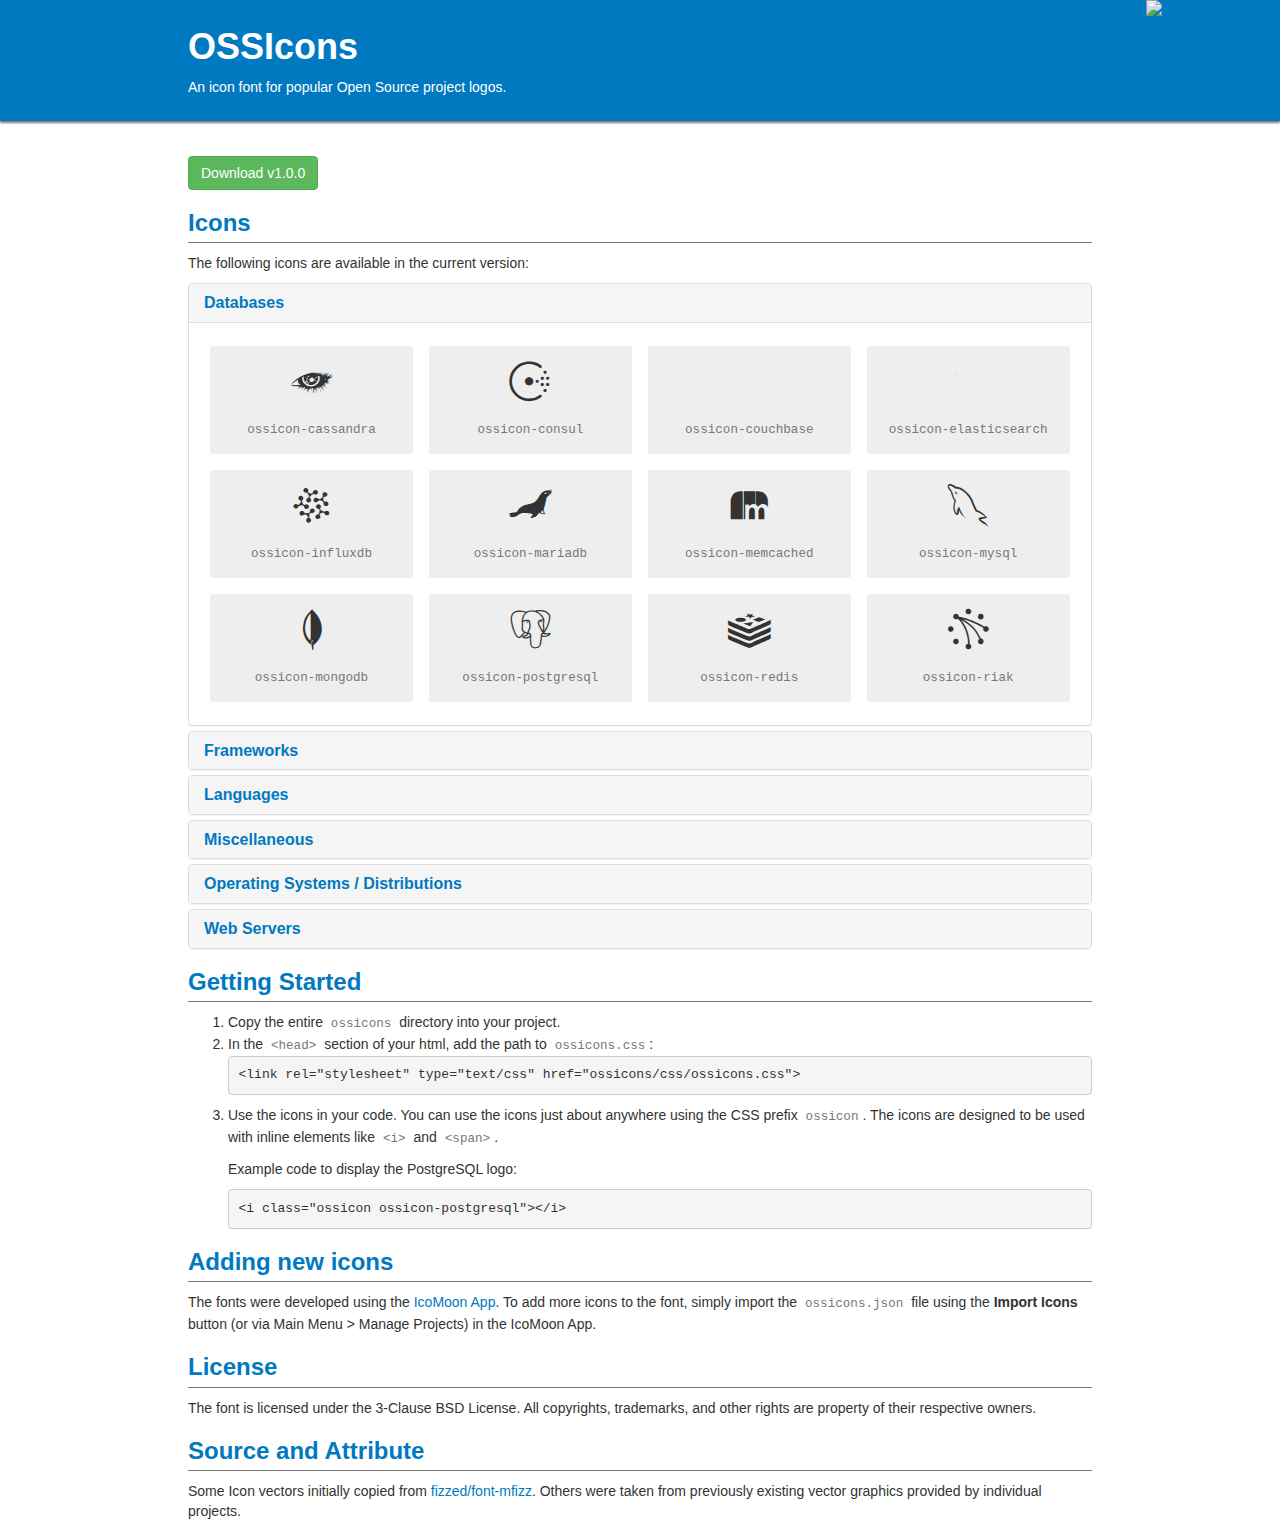
==== commit 4c7bea34: "Additional layout cleanup" ====
--- a/index.html
+++ b/index.html
@@ -5,15 +5,20 @@
   <title>OSSIcons</title>
   <meta charset="utf-8">
   <meta name="viewport" content="width=device-width, initial-scale=1">
-  <link rel="stylesheet" type="text/css" href="preview.css?1.0.0">
+  <link rel="stylesheet" type="text/css" href="preview.css?1.0.1">
 </head>
 
 <body>
+  <div class="container-fluid header">
+    <div class="container">
+      <h1>OSSIcons</h1>
+      <p>An icon font for popular Open Source project logos.</p>
+    </div>
+  </div>
   <div class="container">
-    <h1>OSSIcons</h1>
-    <p>An icon font for popular Open Source project logos.</p>
-    <a class="btn btn-success" href="https://github.com/gmr/ossicons/archive/1.0.0.zip">Download v1.0.0</a>
-
+    <p>
+      <a class="btn btn-success" href="https://github.com/gmr/ossicons/archive/1.0.0.zip">Download v1.0.0</a>
+    </p>
     <h3>Icons</h3>
     <p>The following icons are available in the current version:</p>
     <div class="panel-group" id="accordion" role="tablist" aria-multiselectable="true">
--- a/preview.css
+++ b/preview.css
@@ -1 +1 @@
-/*! normalize.css v3.0.2 | MIT License | git.io/normalize */html{font-family:sans-serif;-ms-text-size-adjust:100%;-webkit-text-size-adjust:100%}body{margin:0}article,aside,details,figcaption,figure,footer,header,hgroup,main,menu,nav,section,summary{display:block}audio,canvas,progress,video{display:inline-block;vertical-align:baseline}audio:not([controls]){display:none;height:0}[hidden],template{display:none}a{background-color:transparent}a:active,a:hover{outline:0}abbr[title]{border-bottom:1px dotted}b,strong{font-weight:bold}dfn{font-style:italic}h1{font-size:2em;margin:.67em 0}mark{background:#ff0;color:#000}small{font-size:80%}sub,sup{font-size:75%;line-height:0;position:relative;vertical-align:baseline}sup{top:-0.5em}sub{bottom:-0.25em}img{border:0}svg:not(:root){overflow:hidden}figure{margin:1em 40px}hr{-moz-box-sizing:content-box;box-sizing:content-box;height:0}pre{overflow:auto}code,kbd,pre,samp{font-family:monospace,monospace;font-size:1em}button,input,optgroup,select,textarea{color:inherit;font:inherit;margin:0}button{overflow:visible}button,select{text-transform:none}button,html input[type="button"],input[type="reset"],input[type="submit"]{-webkit-appearance:button;cursor:pointer}button[disabled],html input[disabled]{cursor:default}button::-moz-focus-inner,input::-moz-focus-inner{border:0;padding:0}input{line-height:normal}input[type="checkbox"],input[type="radio"]{box-sizing:border-box;padding:0}input[type="number"]::-webkit-inner-spin-button,input[type="number"]::-webkit-outer-spin-button{height:auto}input[type="search"]{-webkit-appearance:textfield;-moz-box-sizing:content-box;-webkit-box-sizing:content-box;box-sizing:content-box}input[type="search"]::-webkit-search-cancel-button,input[type="search"]::-webkit-search-decoration{-webkit-appearance:none}fieldset{border:1px solid #c0c0c0;margin:0 2px;padding:.35em .625em .75em}legend{border:0;padding:0}textarea{overflow:auto}optgroup{font-weight:bold}table{border-collapse:collapse;border-spacing:0}td,th{padding:0}/*! Source: https://github.com/h5bp/html5-boilerplate/blob/master/src/css/main.css */@media print{*,*:before,*:after{background:transparent !important;color:#000 !important;box-shadow:none !important;text-shadow:none !important}a,a:visited{text-decoration:underline}a[href]:after{content:" (" attr(href) ")"}abbr[title]:after{content:" (" attr(title) ")"}a[href^="#"]:after,a[href^="javascript:"]:after{content:""}pre,blockquote{border:1px solid #999;page-break-inside:avoid}thead{display:table-header-group}tr,img{page-break-inside:avoid}img{max-width:100% !important}p,h2,h3{orphans:3;widows:3}h2,h3{page-break-after:avoid}select{background:#fff !important}.navbar{display:none}.btn>.caret,.dropup>.btn>.caret{border-top-color:#000 !important}.label{border:1px solid #000}.table{border-collapse:collapse !important}.table td,.table th{background-color:#fff !important}.table-bordered th,.table-bordered td{border:1px solid #ddd !important}}*{-webkit-box-sizing:border-box;-moz-box-sizing:border-box;box-sizing:border-box}*:before,*:after{-webkit-box-sizing:border-box;-moz-box-sizing:border-box;box-sizing:border-box}html{font-size:10px;-webkit-tap-highlight-color:rgba(0,0,0,0)}body{font-family:"Source Sans Pro",Helvetica,Sans-Serif;font-size:14px;line-height:1.42857143;color:#333;background-color:#fff}input,button,select,textarea{font-family:inherit;font-size:inherit;line-height:inherit}a{color:#0079c1;text-decoration:none}a:hover,a:focus{color:#004975;text-decoration:underline}a:focus{outline:thin dotted;outline:5px auto -webkit-focus-ring-color;outline-offset:-2px}figure{margin:0}img{vertical-align:middle}.img-responsive{display:block;max-width:100%;height:auto}.img-rounded{border-radius:6px}.img-thumbnail{padding:4px;line-height:1.42857143;background-color:#fff;border:1px solid #ddd;border-radius:4px;-webkit-transition:all .2s ease-in-out;-o-transition:all .2s ease-in-out;transition:all .2s ease-in-out;display:inline-block;max-width:100%;height:auto}.img-circle{border-radius:50%}hr{margin-top:20px;margin-bottom:20px;border:0;border-top:1px solid #eee}.sr-only{position:absolute;width:1px;height:1px;margin:-1px;padding:0;overflow:hidden;clip:rect(0, 0, 0, 0);border:0}.sr-only-focusable:active,.sr-only-focusable:focus{position:static;width:auto;height:auto;margin:0;overflow:visible;clip:auto}[role="button"]{cursor:pointer}h1,h2,h3,h4,h5,h6,.h1,.h2,.h3,.h4,.h5,.h6{font-family:inherit;font-weight:500;line-height:1.1;color:inherit}h1 small,h2 small,h3 small,h4 small,h5 small,h6 small,.h1 small,.h2 small,.h3 small,.h4 small,.h5 small,.h6 small,h1 .small,h2 .small,h3 .small,h4 .small,h5 .small,h6 .small,.h1 .small,.h2 .small,.h3 .small,.h4 .small,.h5 .small,.h6 .small{font-weight:normal;line-height:1;color:#777}h1,.h1,h2,.h2,h3,.h3{margin-top:20px;margin-bottom:10px}h1 small,.h1 small,h2 small,.h2 small,h3 small,.h3 small,h1 .small,.h1 .small,h2 .small,.h2 .small,h3 .small,.h3 .small{font-size:65%}h4,.h4,h5,.h5,h6,.h6{margin-top:10px;margin-bottom:10px}h4 small,.h4 small,h5 small,.h5 small,h6 small,.h6 small,h4 .small,.h4 .small,h5 .small,.h5 .small,h6 .small,.h6 .small{font-size:75%}h1,.h1{font-size:36px}h2,.h2{font-size:30px}h3,.h3{font-size:24px}h4,.h4{font-size:18px}h5,.h5{font-size:14px}h6,.h6{font-size:12px}p{margin:0 0 10px}.lead{margin-bottom:20px;font-size:16px;font-weight:300;line-height:1.4}@media (min-width:768px){.lead{font-size:21px}}small,.small{font-size:85%}mark,.mark{background-color:#fcf8e3;padding:.2em}.text-left{text-align:left}.text-right{text-align:right}.text-center{text-align:center}.text-justify{text-align:justify}.text-nowrap{white-space:nowrap}.text-lowercase{text-transform:lowercase}.text-uppercase{text-transform:uppercase}.text-capitalize{text-transform:capitalize}.text-muted{color:#777}.text-primary{color:#0079c1}a.text-primary:hover{color:#00598e}.text-success{color:#3c763d}a.text-success:hover{color:#2b542c}.text-info{color:#31708f}a.text-info:hover{color:#245269}.text-warning{color:#8a6d3b}a.text-warning:hover{color:#66512c}.text-danger{color:#a94442}a.text-danger:hover{color:#843534}.bg-primary{color:#fff;background-color:#0079c1}a.bg-primary:hover{background-color:#00598e}.bg-success{background-color:#dff0d8}a.bg-success:hover{background-color:#c1e2b3}.bg-info{background-color:#d9edf7}a.bg-info:hover{background-color:#afd9ee}.bg-warning{background-color:#fcf8e3}a.bg-warning:hover{background-color:#f7ecb5}.bg-danger{background-color:#f2dede}a.bg-danger:hover{background-color:#e4b9b9}.page-header{padding-bottom:9px;margin:40px 0 20px;border-bottom:1px solid #eee}ul,ol{margin-top:0;margin-bottom:10px}ul ul,ol ul,ul ol,ol ol{margin-bottom:0}.list-unstyled{padding-left:0;list-style:none}.list-inline{padding-left:0;list-style:none;margin-left:-5px}.list-inline>li{display:inline-block;padding-left:5px;padding-right:5px}dl{margin-top:0;margin-bottom:20px}dt,dd{line-height:1.42857143}dt{font-weight:bold}dd{margin-left:0}@media (min-width:768px){.dl-horizontal dt{float:left;width:160px;clear:left;text-align:right;overflow:hidden;text-overflow:ellipsis;white-space:nowrap}.dl-horizontal dd{margin-left:180px}}abbr[title],abbr[data-original-title]{cursor:help;border-bottom:1px dotted #777}.initialism{font-size:90%;text-transform:uppercase}blockquote{padding:10px 20px;margin:0 0 20px;font-size:17.5px;border-left:5px solid #eee}blockquote p:last-child,blockquote ul:last-child,blockquote ol:last-child{margin-bottom:0}blockquote footer,blockquote small,blockquote .small{display:block;font-size:80%;line-height:1.42857143;color:#777}blockquote footer:before,blockquote small:before,blockquote .small:before{content:'\2014 \00A0'}.blockquote-reverse,blockquote.pull-right{padding-right:15px;padding-left:0;border-right:5px solid #eee;border-left:0;text-align:right}.blockquote-reverse footer:before,blockquote.pull-right footer:before,.blockquote-reverse small:before,blockquote.pull-right small:before,.blockquote-reverse .small:before,blockquote.pull-right .small:before{content:''}.blockquote-reverse footer:after,blockquote.pull-right footer:after,.blockquote-reverse small:after,blockquote.pull-right small:after,.blockquote-reverse .small:after,blockquote.pull-right .small:after{content:'\00A0 \2014'}address{margin-bottom:20px;font-style:normal;line-height:1.42857143}code,kbd,pre,samp{font-family:Menlo,Monaco,Consolas,"Courier New",monospace}code{padding:2px 4px;font-size:90%;color:#777;background-color:transparent;border-radius:4px}kbd{padding:2px 4px;font-size:90%;color:#fff;background-color:#333;border-radius:3px;box-shadow:inset 0 -1px 0 rgba(0,0,0,0.25)}kbd kbd{padding:0;font-size:100%;font-weight:bold;box-shadow:none}pre{display:block;padding:9.5px;margin:0 0 10px;font-size:13px;line-height:1.42857143;word-break:break-all;word-wrap:break-word;color:#333;background-color:#f5f5f5;border:1px solid #ccc;border-radius:4px}pre code{padding:0;font-size:inherit;color:inherit;white-space:pre-wrap;background-color:transparent;border-radius:0}.pre-scrollable{max-height:340px;overflow-y:scroll}.container{margin-right:auto;margin-left:auto;padding-left:15px;padding-right:15px}@media (min-width:768px){.container{width:750px}}@media (min-width:992px){.container{width:915px}}@media (min-width:1200px){.container{width:915px}}.container-fluid{margin-right:auto;margin-left:auto;padding-left:15px;padding-right:15px}.row{margin-left:-15px;margin-right:-15px}.col-xs-1, .col-sm-1, .col-md-1, .col-lg-1, .col-xs-2, .col-sm-2, .col-md-2, .col-lg-2, .col-xs-3, .col-sm-3, .col-md-3, .col-lg-3, .col-xs-4, .col-sm-4, .col-md-4, .col-lg-4, .col-xs-5, .col-sm-5, .col-md-5, .col-lg-5, .col-xs-6, .col-sm-6, .col-md-6, .col-lg-6, .col-xs-7, .col-sm-7, .col-md-7, .col-lg-7, .col-xs-8, .col-sm-8, .col-md-8, .col-lg-8, .col-xs-9, .col-sm-9, .col-md-9, .col-lg-9, .col-xs-10, .col-sm-10, .col-md-10, .col-lg-10, .col-xs-11, .col-sm-11, .col-md-11, .col-lg-11, .col-xs-12, .col-sm-12, .col-md-12, .col-lg-12{position:relative;min-height:1px;padding-left:15px;padding-right:15px}.col-xs-1, .col-xs-2, .col-xs-3, .col-xs-4, .col-xs-5, .col-xs-6, .col-xs-7, .col-xs-8, .col-xs-9, .col-xs-10, .col-xs-11, .col-xs-12{float:left}.col-xs-12{width:100%}.col-xs-11{width:91.66666667%}.col-xs-10{width:83.33333333%}.col-xs-9{width:75%}.col-xs-8{width:66.66666667%}.col-xs-7{width:58.33333333%}.col-xs-6{width:50%}.col-xs-5{width:41.66666667%}.col-xs-4{width:33.33333333%}.col-xs-3{width:25%}.col-xs-2{width:16.66666667%}.col-xs-1{width:8.33333333%}.col-xs-pull-12{right:100%}.col-xs-pull-11{right:91.66666667%}.col-xs-pull-10{right:83.33333333%}.col-xs-pull-9{right:75%}.col-xs-pull-8{right:66.66666667%}.col-xs-pull-7{right:58.33333333%}.col-xs-pull-6{right:50%}.col-xs-pull-5{right:41.66666667%}.col-xs-pull-4{right:33.33333333%}.col-xs-pull-3{right:25%}.col-xs-pull-2{right:16.66666667%}.col-xs-pull-1{right:8.33333333%}.col-xs-pull-0{right:auto}.col-xs-push-12{left:100%}.col-xs-push-11{left:91.66666667%}.col-xs-push-10{left:83.33333333%}.col-xs-push-9{left:75%}.col-xs-push-8{left:66.66666667%}.col-xs-push-7{left:58.33333333%}.col-xs-push-6{left:50%}.col-xs-push-5{left:41.66666667%}.col-xs-push-4{left:33.33333333%}.col-xs-push-3{left:25%}.col-xs-push-2{left:16.66666667%}.col-xs-push-1{left:8.33333333%}.col-xs-push-0{left:auto}.col-xs-offset-12{margin-left:100%}.col-xs-offset-11{margin-left:91.66666667%}.col-xs-offset-10{margin-left:83.33333333%}.col-xs-offset-9{margin-left:75%}.col-xs-offset-8{margin-left:66.66666667%}.col-xs-offset-7{margin-left:58.33333333%}.col-xs-offset-6{margin-left:50%}.col-xs-offset-5{margin-left:41.66666667%}.col-xs-offset-4{margin-left:33.33333333%}.col-xs-offset-3{margin-left:25%}.col-xs-offset-2{margin-left:16.66666667%}.col-xs-offset-1{margin-left:8.33333333%}.col-xs-offset-0{margin-left:0}@media (min-width:768px){.col-sm-1, .col-sm-2, .col-sm-3, .col-sm-4, .col-sm-5, .col-sm-6, .col-sm-7, .col-sm-8, .col-sm-9, .col-sm-10, .col-sm-11, .col-sm-12{float:left}.col-sm-12{width:100%}.col-sm-11{width:91.66666667%}.col-sm-10{width:83.33333333%}.col-sm-9{width:75%}.col-sm-8{width:66.66666667%}.col-sm-7{width:58.33333333%}.col-sm-6{width:50%}.col-sm-5{width:41.66666667%}.col-sm-4{width:33.33333333%}.col-sm-3{width:25%}.col-sm-2{width:16.66666667%}.col-sm-1{width:8.33333333%}.col-sm-pull-12{right:100%}.col-sm-pull-11{right:91.66666667%}.col-sm-pull-10{right:83.33333333%}.col-sm-pull-9{right:75%}.col-sm-pull-8{right:66.66666667%}.col-sm-pull-7{right:58.33333333%}.col-sm-pull-6{right:50%}.col-sm-pull-5{right:41.66666667%}.col-sm-pull-4{right:33.33333333%}.col-sm-pull-3{right:25%}.col-sm-pull-2{right:16.66666667%}.col-sm-pull-1{right:8.33333333%}.col-sm-pull-0{right:auto}.col-sm-push-12{left:100%}.col-sm-push-11{left:91.66666667%}.col-sm-push-10{left:83.33333333%}.col-sm-push-9{left:75%}.col-sm-push-8{left:66.66666667%}.col-sm-push-7{left:58.33333333%}.col-sm-push-6{left:50%}.col-sm-push-5{left:41.66666667%}.col-sm-push-4{left:33.33333333%}.col-sm-push-3{left:25%}.col-sm-push-2{left:16.66666667%}.col-sm-push-1{left:8.33333333%}.col-sm-push-0{left:auto}.col-sm-offset-12{margin-left:100%}.col-sm-offset-11{margin-left:91.66666667%}.col-sm-offset-10{margin-left:83.33333333%}.col-sm-offset-9{margin-left:75%}.col-sm-offset-8{margin-left:66.66666667%}.col-sm-offset-7{margin-left:58.33333333%}.col-sm-offset-6{margin-left:50%}.col-sm-offset-5{margin-left:41.66666667%}.col-sm-offset-4{margin-left:33.33333333%}.col-sm-offset-3{margin-left:25%}.col-sm-offset-2{margin-left:16.66666667%}.col-sm-offset-1{margin-left:8.33333333%}.col-sm-offset-0{margin-left:0}}@media (min-width:992px){.col-md-1, .col-md-2, .col-md-3, .col-md-4, .col-md-5, .col-md-6, .col-md-7, .col-md-8, .col-md-9, .col-md-10, .col-md-11, .col-md-12{float:left}.col-md-12{width:100%}.col-md-11{width:91.66666667%}.col-md-10{width:83.33333333%}.col-md-9{width:75%}.col-md-8{width:66.66666667%}.col-md-7{width:58.33333333%}.col-md-6{width:50%}.col-md-5{width:41.66666667%}.col-md-4{width:33.33333333%}.col-md-3{width:25%}.col-md-2{width:16.66666667%}.col-md-1{width:8.33333333%}.col-md-pull-12{right:100%}.col-md-pull-11{right:91.66666667%}.col-md-pull-10{right:83.33333333%}.col-md-pull-9{right:75%}.col-md-pull-8{right:66.66666667%}.col-md-pull-7{right:58.33333333%}.col-md-pull-6{right:50%}.col-md-pull-5{right:41.66666667%}.col-md-pull-4{right:33.33333333%}.col-md-pull-3{right:25%}.col-md-pull-2{right:16.66666667%}.col-md-pull-1{right:8.33333333%}.col-md-pull-0{right:auto}.col-md-push-12{left:100%}.col-md-push-11{left:91.66666667%}.col-md-push-10{left:83.33333333%}.col-md-push-9{left:75%}.col-md-push-8{left:66.66666667%}.col-md-push-7{left:58.33333333%}.col-md-push-6{left:50%}.col-md-push-5{left:41.66666667%}.col-md-push-4{left:33.33333333%}.col-md-push-3{left:25%}.col-md-push-2{left:16.66666667%}.col-md-push-1{left:8.33333333%}.col-md-push-0{left:auto}.col-md-offset-12{margin-left:100%}.col-md-offset-11{margin-left:91.66666667%}.col-md-offset-10{margin-left:83.33333333%}.col-md-offset-9{margin-left:75%}.col-md-offset-8{margin-left:66.66666667%}.col-md-offset-7{margin-left:58.33333333%}.col-md-offset-6{margin-left:50%}.col-md-offset-5{margin-left:41.66666667%}.col-md-offset-4{margin-left:33.33333333%}.col-md-offset-3{margin-left:25%}.col-md-offset-2{margin-left:16.66666667%}.col-md-offset-1{margin-left:8.33333333%}.col-md-offset-0{margin-left:0}}@media (min-width:1200px){.col-lg-1, .col-lg-2, .col-lg-3, .col-lg-4, .col-lg-5, .col-lg-6, .col-lg-7, .col-lg-8, .col-lg-9, .col-lg-10, .col-lg-11, .col-lg-12{float:left}.col-lg-12{width:100%}.col-lg-11{width:91.66666667%}.col-lg-10{width:83.33333333%}.col-lg-9{width:75%}.col-lg-8{width:66.66666667%}.col-lg-7{width:58.33333333%}.col-lg-6{width:50%}.col-lg-5{width:41.66666667%}.col-lg-4{width:33.33333333%}.col-lg-3{width:25%}.col-lg-2{width:16.66666667%}.col-lg-1{width:8.33333333%}.col-lg-pull-12{right:100%}.col-lg-pull-11{right:91.66666667%}.col-lg-pull-10{right:83.33333333%}.col-lg-pull-9{right:75%}.col-lg-pull-8{right:66.66666667%}.col-lg-pull-7{right:58.33333333%}.col-lg-pull-6{right:50%}.col-lg-pull-5{right:41.66666667%}.col-lg-pull-4{right:33.33333333%}.col-lg-pull-3{right:25%}.col-lg-pull-2{right:16.66666667%}.col-lg-pull-1{right:8.33333333%}.col-lg-pull-0{right:auto}.col-lg-push-12{left:100%}.col-lg-push-11{left:91.66666667%}.col-lg-push-10{left:83.33333333%}.col-lg-push-9{left:75%}.col-lg-push-8{left:66.66666667%}.col-lg-push-7{left:58.33333333%}.col-lg-push-6{left:50%}.col-lg-push-5{left:41.66666667%}.col-lg-push-4{left:33.33333333%}.col-lg-push-3{left:25%}.col-lg-push-2{left:16.66666667%}.col-lg-push-1{left:8.33333333%}.col-lg-push-0{left:auto}.col-lg-offset-12{margin-left:100%}.col-lg-offset-11{margin-left:91.66666667%}.col-lg-offset-10{margin-left:83.33333333%}.col-lg-offset-9{margin-left:75%}.col-lg-offset-8{margin-left:66.66666667%}.col-lg-offset-7{margin-left:58.33333333%}.col-lg-offset-6{margin-left:50%}.col-lg-offset-5{margin-left:41.66666667%}.col-lg-offset-4{margin-left:33.33333333%}.col-lg-offset-3{margin-left:25%}.col-lg-offset-2{margin-left:16.66666667%}.col-lg-offset-1{margin-left:8.33333333%}.col-lg-offset-0{margin-left:0}}.btn{display:inline-block;margin-bottom:0;font-weight:normal;text-align:center;vertical-align:middle;touch-action:manipulation;cursor:pointer;background-image:none;border:1px solid transparent;white-space:nowrap;padding:6px 12px;font-size:14px;line-height:1.42857143;border-radius:4px;-webkit-user-select:none;-moz-user-select:none;-ms-user-select:none;user-select:none}.btn:focus,.btn:active:focus,.btn.active:focus,.btn.focus,.btn:active.focus,.btn.active.focus{outline:thin dotted;outline:5px auto -webkit-focus-ring-color;outline-offset:-2px}.btn:hover,.btn:focus,.btn.focus{color:#333;text-decoration:none}.btn:active,.btn.active{outline:0;background-image:none;-webkit-box-shadow:inset 0 3px 5px rgba(0,0,0,0.125);box-shadow:inset 0 3px 5px rgba(0,0,0,0.125)}.btn.disabled,.btn[disabled],fieldset[disabled] .btn{cursor:not-allowed;pointer-events:none;opacity:.65;filter:alpha(opacity=65);-webkit-box-shadow:none;box-shadow:none}.btn-default{color:#333;background-color:#fff;border-color:#ccc}.btn-default:hover,.btn-default:focus,.btn-default.focus,.btn-default:active,.btn-default.active,.open>.dropdown-toggle.btn-default{color:#333;background-color:#e6e6e6;border-color:#adadad}.btn-default:active,.btn-default.active,.open>.dropdown-toggle.btn-default{background-image:none}.btn-default.disabled,.btn-default[disabled],fieldset[disabled] .btn-default,.btn-default.disabled:hover,.btn-default[disabled]:hover,fieldset[disabled] .btn-default:hover,.btn-default.disabled:focus,.btn-default[disabled]:focus,fieldset[disabled] .btn-default:focus,.btn-default.disabled.focus,.btn-default[disabled].focus,fieldset[disabled] .btn-default.focus,.btn-default.disabled:active,.btn-default[disabled]:active,fieldset[disabled] .btn-default:active,.btn-default.disabled.active,.btn-default[disabled].active,fieldset[disabled] .btn-default.active{background-color:#fff;border-color:#ccc}.btn-default .badge{color:#fff;background-color:#333}.btn-primary{color:#fff;background-color:#0079c1;border-color:#0069a8}.btn-primary:hover,.btn-primary:focus,.btn-primary.focus,.btn-primary:active,.btn-primary.active,.open>.dropdown-toggle.btn-primary{color:#fff;background-color:#00598e;border-color:#00436a}.btn-primary:active,.btn-primary.active,.open>.dropdown-toggle.btn-primary{background-image:none}.btn-primary.disabled,.btn-primary[disabled],fieldset[disabled] .btn-primary,.btn-primary.disabled:hover,.btn-primary[disabled]:hover,fieldset[disabled] .btn-primary:hover,.btn-primary.disabled:focus,.btn-primary[disabled]:focus,fieldset[disabled] .btn-primary:focus,.btn-primary.disabled.focus,.btn-primary[disabled].focus,fieldset[disabled] .btn-primary.focus,.btn-primary.disabled:active,.btn-primary[disabled]:active,fieldset[disabled] .btn-primary:active,.btn-primary.disabled.active,.btn-primary[disabled].active,fieldset[disabled] .btn-primary.active{background-color:#0079c1;border-color:#0069a8}.btn-primary .badge{color:#0079c1;background-color:#fff}.btn-success{color:#fff;background-color:#5cb85c;border-color:#4cae4c}.btn-success:hover,.btn-success:focus,.btn-success.focus,.btn-success:active,.btn-success.active,.open>.dropdown-toggle.btn-success{color:#fff;background-color:#449d44;border-color:#398439}.btn-success:active,.btn-success.active,.open>.dropdown-toggle.btn-success{background-image:none}.btn-success.disabled,.btn-success[disabled],fieldset[disabled] .btn-success,.btn-success.disabled:hover,.btn-success[disabled]:hover,fieldset[disabled] .btn-success:hover,.btn-success.disabled:focus,.btn-success[disabled]:focus,fieldset[disabled] .btn-success:focus,.btn-success.disabled.focus,.btn-success[disabled].focus,fieldset[disabled] .btn-success.focus,.btn-success.disabled:active,.btn-success[disabled]:active,fieldset[disabled] .btn-success:active,.btn-success.disabled.active,.btn-success[disabled].active,fieldset[disabled] .btn-success.active{background-color:#5cb85c;border-color:#4cae4c}.btn-success .badge{color:#5cb85c;background-color:#fff}.btn-info{color:#fff;background-color:#5bc0de;border-color:#46b8da}.btn-info:hover,.btn-info:focus,.btn-info.focus,.btn-info:active,.btn-info.active,.open>.dropdown-toggle.btn-info{color:#fff;background-color:#31b0d5;border-color:#269abc}.btn-info:active,.btn-info.active,.open>.dropdown-toggle.btn-info{background-image:none}.btn-info.disabled,.btn-info[disabled],fieldset[disabled] .btn-info,.btn-info.disabled:hover,.btn-info[disabled]:hover,fieldset[disabled] .btn-info:hover,.btn-info.disabled:focus,.btn-info[disabled]:focus,fieldset[disabled] .btn-info:focus,.btn-info.disabled.focus,.btn-info[disabled].focus,fieldset[disabled] .btn-info.focus,.btn-info.disabled:active,.btn-info[disabled]:active,fieldset[disabled] .btn-info:active,.btn-info.disabled.active,.btn-info[disabled].active,fieldset[disabled] .btn-info.active{background-color:#5bc0de;border-color:#46b8da}.btn-info .badge{color:#5bc0de;background-color:#fff}.btn-warning{color:#fff;background-color:#f0ad4e;border-color:#eea236}.btn-warning:hover,.btn-warning:focus,.btn-warning.focus,.btn-warning:active,.btn-warning.active,.open>.dropdown-toggle.btn-warning{color:#fff;background-color:#ec971f;border-color:#d58512}.btn-warning:active,.btn-warning.active,.open>.dropdown-toggle.btn-warning{background-image:none}.btn-warning.disabled,.btn-warning[disabled],fieldset[disabled] .btn-warning,.btn-warning.disabled:hover,.btn-warning[disabled]:hover,fieldset[disabled] .btn-warning:hover,.btn-warning.disabled:focus,.btn-warning[disabled]:focus,fieldset[disabled] .btn-warning:focus,.btn-warning.disabled.focus,.btn-warning[disabled].focus,fieldset[disabled] .btn-warning.focus,.btn-warning.disabled:active,.btn-warning[disabled]:active,fieldset[disabled] .btn-warning:active,.btn-warning.disabled.active,.btn-warning[disabled].active,fieldset[disabled] .btn-warning.active{background-color:#f0ad4e;border-color:#eea236}.btn-warning .badge{color:#f0ad4e;background-color:#fff}.btn-danger{color:#fff;background-color:#d9534f;border-color:#d43f3a}.btn-danger:hover,.btn-danger:focus,.btn-danger.focus,.btn-danger:active,.btn-danger.active,.open>.dropdown-toggle.btn-danger{color:#fff;background-color:#c9302c;border-color:#ac2925}.btn-danger:active,.btn-danger.active,.open>.dropdown-toggle.btn-danger{background-image:none}.btn-danger.disabled,.btn-danger[disabled],fieldset[disabled] .btn-danger,.btn-danger.disabled:hover,.btn-danger[disabled]:hover,fieldset[disabled] .btn-danger:hover,.btn-danger.disabled:focus,.btn-danger[disabled]:focus,fieldset[disabled] .btn-danger:focus,.btn-danger.disabled.focus,.btn-danger[disabled].focus,fieldset[disabled] .btn-danger.focus,.btn-danger.disabled:active,.btn-danger[disabled]:active,fieldset[disabled] .btn-danger:active,.btn-danger.disabled.active,.btn-danger[disabled].active,fieldset[disabled] .btn-danger.active{background-color:#d9534f;border-color:#d43f3a}.btn-danger .badge{color:#d9534f;background-color:#fff}.btn-link{color:#0079c1;font-weight:normal;border-radius:0}.btn-link,.btn-link:active,.btn-link.active,.btn-link[disabled],fieldset[disabled] .btn-link{background-color:transparent;-webkit-box-shadow:none;box-shadow:none}.btn-link,.btn-link:hover,.btn-link:focus,.btn-link:active{border-color:transparent}.btn-link:hover,.btn-link:focus{color:#004975;text-decoration:underline;background-color:transparent}.btn-link[disabled]:hover,fieldset[disabled] .btn-link:hover,.btn-link[disabled]:focus,fieldset[disabled] .btn-link:focus{color:#777;text-decoration:none}.btn-lg{padding:10px 16px;font-size:18px;line-height:1.3333333;border-radius:6px}.btn-sm{padding:5px 10px;font-size:12px;line-height:1.5;border-radius:3px}.btn-xs{padding:1px 5px;font-size:12px;line-height:1.5;border-radius:3px}.btn-block{display:block;width:100%}.btn-block+.btn-block{margin-top:5px}input[type="submit"].btn-block,input[type="reset"].btn-block,input[type="button"].btn-block{width:100%}.panel{margin-bottom:20px;background-color:#fff;border:1px solid transparent;border-radius:4px;-webkit-box-shadow:0 1px 1px rgba(0,0,0,0.05);box-shadow:0 1px 1px rgba(0,0,0,0.05)}.panel-body{padding:15px}.panel-heading{padding:10px 15px;border-bottom:1px solid transparent;border-top-right-radius:3px;border-top-left-radius:3px}.panel-heading>.dropdown .dropdown-toggle{color:inherit}.panel-title{margin-top:0;margin-bottom:0;font-size:16px;color:inherit}.panel-title>a,.panel-title>small,.panel-title>.small,.panel-title>small>a,.panel-title>.small>a{color:inherit}.panel-footer{padding:10px 15px;background-color:#f5f5f5;border-top:1px solid #ddd;border-bottom-right-radius:3px;border-bottom-left-radius:3px}.panel>.list-group,.panel>.panel-collapse>.list-group{margin-bottom:0}.panel>.list-group .list-group-item,.panel>.panel-collapse>.list-group .list-group-item{border-width:1px 0;border-radius:0}.panel>.list-group:first-child .list-group-item:first-child,.panel>.panel-collapse>.list-group:first-child .list-group-item:first-child{border-top:0;border-top-right-radius:3px;border-top-left-radius:3px}.panel>.list-group:last-child .list-group-item:last-child,.panel>.panel-collapse>.list-group:last-child .list-group-item:last-child{border-bottom:0;border-bottom-right-radius:3px;border-bottom-left-radius:3px}.panel-heading+.list-group .list-group-item:first-child{border-top-width:0}.list-group+.panel-footer{border-top-width:0}.panel>.table,.panel>.table-responsive>.table,.panel>.panel-collapse>.table{margin-bottom:0}.panel>.table caption,.panel>.table-responsive>.table caption,.panel>.panel-collapse>.table caption{padding-left:15px;padding-right:15px}.panel>.table:first-child,.panel>.table-responsive:first-child>.table:first-child{border-top-right-radius:3px;border-top-left-radius:3px}.panel>.table:first-child>thead:first-child>tr:first-child,.panel>.table-responsive:first-child>.table:first-child>thead:first-child>tr:first-child,.panel>.table:first-child>tbody:first-child>tr:first-child,.panel>.table-responsive:first-child>.table:first-child>tbody:first-child>tr:first-child{border-top-left-radius:3px;border-top-right-radius:3px}.panel>.table:first-child>thead:first-child>tr:first-child td:first-child,.panel>.table-responsive:first-child>.table:first-child>thead:first-child>tr:first-child td:first-child,.panel>.table:first-child>tbody:first-child>tr:first-child td:first-child,.panel>.table-responsive:first-child>.table:first-child>tbody:first-child>tr:first-child td:first-child,.panel>.table:first-child>thead:first-child>tr:first-child th:first-child,.panel>.table-responsive:first-child>.table:first-child>thead:first-child>tr:first-child th:first-child,.panel>.table:first-child>tbody:first-child>tr:first-child th:first-child,.panel>.table-responsive:first-child>.table:first-child>tbody:first-child>tr:first-child th:first-child{border-top-left-radius:3px}.panel>.table:first-child>thead:first-child>tr:first-child td:last-child,.panel>.table-responsive:first-child>.table:first-child>thead:first-child>tr:first-child td:last-child,.panel>.table:first-child>tbody:first-child>tr:first-child td:last-child,.panel>.table-responsive:first-child>.table:first-child>tbody:first-child>tr:first-child td:last-child,.panel>.table:first-child>thead:first-child>tr:first-child th:last-child,.panel>.table-responsive:first-child>.table:first-child>thead:first-child>tr:first-child th:last-child,.panel>.table:first-child>tbody:first-child>tr:first-child th:last-child,.panel>.table-responsive:first-child>.table:first-child>tbody:first-child>tr:first-child th:last-child{border-top-right-radius:3px}.panel>.table:last-child,.panel>.table-responsive:last-child>.table:last-child{border-bottom-right-radius:3px;border-bottom-left-radius:3px}.panel>.table:last-child>tbody:last-child>tr:last-child,.panel>.table-responsive:last-child>.table:last-child>tbody:last-child>tr:last-child,.panel>.table:last-child>tfoot:last-child>tr:last-child,.panel>.table-responsive:last-child>.table:last-child>tfoot:last-child>tr:last-child{border-bottom-left-radius:3px;border-bottom-right-radius:3px}.panel>.table:last-child>tbody:last-child>tr:last-child td:first-child,.panel>.table-responsive:last-child>.table:last-child>tbody:last-child>tr:last-child td:first-child,.panel>.table:last-child>tfoot:last-child>tr:last-child td:first-child,.panel>.table-responsive:last-child>.table:last-child>tfoot:last-child>tr:last-child td:first-child,.panel>.table:last-child>tbody:last-child>tr:last-child th:first-child,.panel>.table-responsive:last-child>.table:last-child>tbody:last-child>tr:last-child th:first-child,.panel>.table:last-child>tfoot:last-child>tr:last-child th:first-child,.panel>.table-responsive:last-child>.table:last-child>tfoot:last-child>tr:last-child th:first-child{border-bottom-left-radius:3px}.panel>.table:last-child>tbody:last-child>tr:last-child td:last-child,.panel>.table-responsive:last-child>.table:last-child>tbody:last-child>tr:last-child td:last-child,.panel>.table:last-child>tfoot:last-child>tr:last-child td:last-child,.panel>.table-responsive:last-child>.table:last-child>tfoot:last-child>tr:last-child td:last-child,.panel>.table:last-child>tbody:last-child>tr:last-child th:last-child,.panel>.table-responsive:last-child>.table:last-child>tbody:last-child>tr:last-child th:last-child,.panel>.table:last-child>tfoot:last-child>tr:last-child th:last-child,.panel>.table-responsive:last-child>.table:last-child>tfoot:last-child>tr:last-child th:last-child{border-bottom-right-radius:3px}.panel>.panel-body+.table,.panel>.panel-body+.table-responsive,.panel>.table+.panel-body,.panel>.table-responsive+.panel-body{border-top:1px solid #ddd}.panel>.table>tbody:first-child>tr:first-child th,.panel>.table>tbody:first-child>tr:first-child td{border-top:0}.panel>.table-bordered,.panel>.table-responsive>.table-bordered{border:0}.panel>.table-bordered>thead>tr>th:first-child,.panel>.table-responsive>.table-bordered>thead>tr>th:first-child,.panel>.table-bordered>tbody>tr>th:first-child,.panel>.table-responsive>.table-bordered>tbody>tr>th:first-child,.panel>.table-bordered>tfoot>tr>th:first-child,.panel>.table-responsive>.table-bordered>tfoot>tr>th:first-child,.panel>.table-bordered>thead>tr>td:first-child,.panel>.table-responsive>.table-bordered>thead>tr>td:first-child,.panel>.table-bordered>tbody>tr>td:first-child,.panel>.table-responsive>.table-bordered>tbody>tr>td:first-child,.panel>.table-bordered>tfoot>tr>td:first-child,.panel>.table-responsive>.table-bordered>tfoot>tr>td:first-child{border-left:0}.panel>.table-bordered>thead>tr>th:last-child,.panel>.table-responsive>.table-bordered>thead>tr>th:last-child,.panel>.table-bordered>tbody>tr>th:last-child,.panel>.table-responsive>.table-bordered>tbody>tr>th:last-child,.panel>.table-bordered>tfoot>tr>th:last-child,.panel>.table-responsive>.table-bordered>tfoot>tr>th:last-child,.panel>.table-bordered>thead>tr>td:last-child,.panel>.table-responsive>.table-bordered>thead>tr>td:last-child,.panel>.table-bordered>tbody>tr>td:last-child,.panel>.table-responsive>.table-bordered>tbody>tr>td:last-child,.panel>.table-bordered>tfoot>tr>td:last-child,.panel>.table-responsive>.table-bordered>tfoot>tr>td:last-child{border-right:0}.panel>.table-bordered>thead>tr:first-child>td,.panel>.table-responsive>.table-bordered>thead>tr:first-child>td,.panel>.table-bordered>tbody>tr:first-child>td,.panel>.table-responsive>.table-bordered>tbody>tr:first-child>td,.panel>.table-bordered>thead>tr:first-child>th,.panel>.table-responsive>.table-bordered>thead>tr:first-child>th,.panel>.table-bordered>tbody>tr:first-child>th,.panel>.table-responsive>.table-bordered>tbody>tr:first-child>th{border-bottom:0}.panel>.table-bordered>tbody>tr:last-child>td,.panel>.table-responsive>.table-bordered>tbody>tr:last-child>td,.panel>.table-bordered>tfoot>tr:last-child>td,.panel>.table-responsive>.table-bordered>tfoot>tr:last-child>td,.panel>.table-bordered>tbody>tr:last-child>th,.panel>.table-responsive>.table-bordered>tbody>tr:last-child>th,.panel>.table-bordered>tfoot>tr:last-child>th,.panel>.table-responsive>.table-bordered>tfoot>tr:last-child>th{border-bottom:0}.panel>.table-responsive{border:0;margin-bottom:0}.panel-group{margin-bottom:20px}.panel-group .panel{margin-bottom:0;border-radius:4px}.panel-group .panel+.panel{margin-top:5px}.panel-group .panel-heading{border-bottom:0}.panel-group .panel-heading+.panel-collapse>.panel-body,.panel-group .panel-heading+.panel-collapse>.list-group{border-top:1px solid #ddd}.panel-group .panel-footer{border-top:0}.panel-group .panel-footer+.panel-collapse .panel-body{border-bottom:1px solid #ddd}.panel-default{border-color:#ddd}.panel-default>.panel-heading{color:#333;background-color:#f5f5f5;border-color:#ddd}.panel-default>.panel-heading+.panel-collapse>.panel-body{border-top-color:#ddd}.panel-default>.panel-heading .badge{color:#f5f5f5;background-color:#333}.panel-default>.panel-footer+.panel-collapse>.panel-body{border-bottom-color:#ddd}.panel-primary{border-color:#0079c1}.panel-primary>.panel-heading{color:#fff;background-color:#0079c1;border-color:#0079c1}.panel-primary>.panel-heading+.panel-collapse>.panel-body{border-top-color:#0079c1}.panel-primary>.panel-heading .badge{color:#0079c1;background-color:#fff}.panel-primary>.panel-footer+.panel-collapse>.panel-body{border-bottom-color:#0079c1}.panel-success{border-color:#d6e9c6}.panel-success>.panel-heading{color:#3c763d;background-color:#dff0d8;border-color:#d6e9c6}.panel-success>.panel-heading+.panel-collapse>.panel-body{border-top-color:#d6e9c6}.panel-success>.panel-heading .badge{color:#dff0d8;background-color:#3c763d}.panel-success>.panel-footer+.panel-collapse>.panel-body{border-bottom-color:#d6e9c6}.panel-info{border-color:#bce8f1}.panel-info>.panel-heading{color:#31708f;background-color:#d9edf7;border-color:#bce8f1}.panel-info>.panel-heading+.panel-collapse>.panel-body{border-top-color:#bce8f1}.panel-info>.panel-heading .badge{color:#d9edf7;background-color:#31708f}.panel-info>.panel-footer+.panel-collapse>.panel-body{border-bottom-color:#bce8f1}.panel-warning{border-color:#faebcc}.panel-warning>.panel-heading{color:#8a6d3b;background-color:#fcf8e3;border-color:#faebcc}.panel-warning>.panel-heading+.panel-collapse>.panel-body{border-top-color:#faebcc}.panel-warning>.panel-heading .badge{color:#fcf8e3;background-color:#8a6d3b}.panel-warning>.panel-footer+.panel-collapse>.panel-body{border-bottom-color:#faebcc}.panel-danger{border-color:#ebccd1}.panel-danger>.panel-heading{color:#a94442;background-color:#f2dede;border-color:#ebccd1}.panel-danger>.panel-heading+.panel-collapse>.panel-body{border-top-color:#ebccd1}.panel-danger>.panel-heading .badge{color:#f2dede;background-color:#a94442}.panel-danger>.panel-footer+.panel-collapse>.panel-body{border-bottom-color:#ebccd1}.fade{opacity:0;-webkit-transition:opacity .15s linear;-o-transition:opacity .15s linear;transition:opacity .15s linear}.fade.in{opacity:1}.collapse{display:none}.collapse.in{display:block}tr.collapse.in{display:table-row}tbody.collapse.in{display:table-row-group}.collapsing{position:relative;height:0;overflow:hidden;-webkit-transition-property:height, visibility;transition-property:height, visibility;-webkit-transition-duration:.35s;transition-duration:.35s;-webkit-transition-timing-function:ease;transition-timing-function:ease}.clearfix:before,.clearfix:after,.dl-horizontal dd:before,.dl-horizontal dd:after,.container:before,.container:after,.container-fluid:before,.container-fluid:after,.row:before,.row:after,.panel-body:before,.panel-body:after{content:" ";display:table}.clearfix:after,.dl-horizontal dd:after,.container:after,.container-fluid:after,.row:after,.panel-body:after{clear:both}.center-block{display:block;margin-left:auto;margin-right:auto}.pull-right{float:right !important}.pull-left{float:left !important}.hide{display:none !important}.show{display:block !important}.invisible{visibility:hidden}.text-hide{font:0/0 a;color:transparent;text-shadow:none;background-color:transparent;border:0}.hidden{display:none !important}.affix{position:fixed}@-ms-viewport{width:device-width}.visible-xs,.visible-sm,.visible-md,.visible-lg{display:none !important}.visible-xs-block,.visible-xs-inline,.visible-xs-inline-block,.visible-sm-block,.visible-sm-inline,.visible-sm-inline-block,.visible-md-block,.visible-md-inline,.visible-md-inline-block,.visible-lg-block,.visible-lg-inline,.visible-lg-inline-block{display:none !important}@media (max-width:767px){.visible-xs{display:block !important}table.visible-xs{display:table}tr.visible-xs{display:table-row !important}th.visible-xs,td.visible-xs{display:table-cell !important}}@media (max-width:767px){.visible-xs-block{display:block !important}}@media (max-width:767px){.visible-xs-inline{display:inline !important}}@media (max-width:767px){.visible-xs-inline-block{display:inline-block !important}}@media (min-width:768px) and (max-width:991px){.visible-sm{display:block !important}table.visible-sm{display:table}tr.visible-sm{display:table-row !important}th.visible-sm,td.visible-sm{display:table-cell !important}}@media (min-width:768px) and (max-width:991px){.visible-sm-block{display:block !important}}@media (min-width:768px) and (max-width:991px){.visible-sm-inline{display:inline !important}}@media (min-width:768px) and (max-width:991px){.visible-sm-inline-block{display:inline-block !important}}@media (min-width:992px) and (max-width:1199px){.visible-md{display:block !important}table.visible-md{display:table}tr.visible-md{display:table-row !important}th.visible-md,td.visible-md{display:table-cell !important}}@media (min-width:992px) and (max-width:1199px){.visible-md-block{display:block !important}}@media (min-width:992px) and (max-width:1199px){.visible-md-inline{display:inline !important}}@media (min-width:992px) and (max-width:1199px){.visible-md-inline-block{display:inline-block !important}}@media (min-width:1200px){.visible-lg{display:block !important}table.visible-lg{display:table}tr.visible-lg{display:table-row !important}th.visible-lg,td.visible-lg{display:table-cell !important}}@media (min-width:1200px){.visible-lg-block{display:block !important}}@media (min-width:1200px){.visible-lg-inline{display:inline !important}}@media (min-width:1200px){.visible-lg-inline-block{display:inline-block !important}}@media (max-width:767px){.hidden-xs{display:none !important}}@media (min-width:768px) and (max-width:991px){.hidden-sm{display:none !important}}@media (min-width:992px) and (max-width:1199px){.hidden-md{display:none !important}}@media (min-width:1200px){.hidden-lg{display:none !important}}.visible-print{display:none !important}@media print{.visible-print{display:block !important}table.visible-print{display:table}tr.visible-print{display:table-row !important}th.visible-print,td.visible-print{display:table-cell !important}}.visible-print-block{display:none !important}@media print{.visible-print-block{display:block !important}}.visible-print-inline{display:none !important}@media print{.visible-print-inline{display:inline !important}}.visible-print-inline-block{display:none !important}@media print{.visible-print-inline-block{display:inline-block !important}}@media print{.hidden-print{display:none !important}}@font-face{font-family:'OSS Icons';src:url('fonts/ossicons.eot');src:url('fonts/ossicons.eot?#iefix') format('embedded-opentype'),url('fonts/ossicons.woff') format('woff'),url('fonts/ossicons.ttf') format('truetype'),url('fonts/ossicons.svg') format('svg');font-weight:normal;font-style:normal}.ossicon{position:relative;top:1px;display:inline-block;font-family:'OSS Icons';font-style:normal;font-weight:normal;font-variant:normal;text-transform:none;line-height:1;-webkit-font-smoothing:antialiased;-moz-osx-font-smoothing:grayscale}.ossicon-centos:before{content:"\e600"}.ossicon-coreos:before{content:"\e601"}.ossicon-debian:before{content:"\e602"}.ossicon-fedora:before{content:"\e603"}.ossicon-freebsd:before{content:"\e604"}.ossicon-gentoo:before{content:"\e605"}.ossicon-redhat:before{content:"\e606"}.ossicon-suse:before{content:"\e607"}.ossicon-ubuntu:before{content:"\e608"}.ossicon-solaris:before{content:"\e609"}.ossicon-cassandra:before{content:"\e60a"}.ossicon-couchbase:before{content:"\e60b"}.ossicon-elasticsearch:before{content:"\e60c"}.ossicon-hadoop:before{content:"\e60d"}.ossicon-influxdb:before{content:"\e60e"}.ossicon-mongodb:before{content:"\e60f"}.ossicon-postgresql:before{content:"\e610"}.ossicon-mariadb:before{content:"\e611"}.ossicon-mysql:before{content:"\e612"}.ossicon-redis:before{content:"\e613"}.ossicon-riak:before{content:"\e614"}.ossicon-apache:before{content:"\e615"}.ossicon-consul:before{content:"\e616"}.ossicon-memcached:before{content:"\e617"}.ossicon-nginx:before{content:"\e618"}.ossicon-nodejs:before{content:"\e619"}.ossicon-rabbitmq:before{content:"\e61a"}.ossicon-tomcat:before{content:"\e61b"}.ossicon-vagrant:before{content:"\e61c"}.ossicon-clojure:before{content:"\e61d"}.ossicon-go:before{content:"\e61e"}.ossicon-haskell:before{content:"\e61f"}.ossicon-perl:before{content:"\e620"}.ossicon-python:before{content:"\e621"}.ossicon-rails:before{content:"\e622"}.ossicon-ruby:before{content:"\e623"}.ossicon-php:before{content:"\e624"}.ossicon-play:before{content:"\e625"}.ossicon-scala:before{content:"\e626"}.ossicon-tornado:before{content:"\e627"}.ossicon-git:before{content:"\e628"}.ossicon-github:before{content:"\e629"}.icon-box{background:#eee;text-align:center;border:1px solid #fff;border-radius:4px;padding:1em;display:inline-block;margin:7px 5px;width:200px;color:#777}.icon-box i{color:#333;font-size:32pt}.icon-box p{margin:1em 0 0 0;padding:0}.icon-box:hover i{color:#0079c1}.icon-box:hover code{color:#0079c1}body{padding-bottom:1em}h1,h2,h3,h4,h5{font-weight:600;color:#0079c1}h3{padding-bottom:.25em;border-bottom:1px solid #777}+/*! normalize.css v3.0.2 | MIT License | git.io/normalize */html{font-family:sans-serif;-ms-text-size-adjust:100%;-webkit-text-size-adjust:100%}body{margin:0}article,aside,details,figcaption,figure,footer,header,hgroup,main,menu,nav,section,summary{display:block}audio,canvas,progress,video{display:inline-block;vertical-align:baseline}audio:not([controls]){display:none;height:0}[hidden],template{display:none}a{background-color:transparent}a:active,a:hover{outline:0}abbr[title]{border-bottom:1px dotted}b,strong{font-weight:bold}dfn{font-style:italic}h1{font-size:2em;margin:.67em 0}mark{background:#ff0;color:#000}small{font-size:80%}sub,sup{font-size:75%;line-height:0;position:relative;vertical-align:baseline}sup{top:-0.5em}sub{bottom:-0.25em}img{border:0}svg:not(:root){overflow:hidden}figure{margin:1em 40px}hr{-moz-box-sizing:content-box;box-sizing:content-box;height:0}pre{overflow:auto}code,kbd,pre,samp{font-family:monospace,monospace;font-size:1em}button,input,optgroup,select,textarea{color:inherit;font:inherit;margin:0}button{overflow:visible}button,select{text-transform:none}button,html input[type="button"],input[type="reset"],input[type="submit"]{-webkit-appearance:button;cursor:pointer}button[disabled],html input[disabled]{cursor:default}button::-moz-focus-inner,input::-moz-focus-inner{border:0;padding:0}input{line-height:normal}input[type="checkbox"],input[type="radio"]{box-sizing:border-box;padding:0}input[type="number"]::-webkit-inner-spin-button,input[type="number"]::-webkit-outer-spin-button{height:auto}input[type="search"]{-webkit-appearance:textfield;-moz-box-sizing:content-box;-webkit-box-sizing:content-box;box-sizing:content-box}input[type="search"]::-webkit-search-cancel-button,input[type="search"]::-webkit-search-decoration{-webkit-appearance:none}fieldset{border:1px solid #c0c0c0;margin:0 2px;padding:.35em .625em .75em}legend{border:0;padding:0}textarea{overflow:auto}optgroup{font-weight:bold}table{border-collapse:collapse;border-spacing:0}td,th{padding:0}/*! Source: https://github.com/h5bp/html5-boilerplate/blob/master/src/css/main.css */@media print{*,*:before,*:after{background:transparent !important;color:#000 !important;box-shadow:none !important;text-shadow:none !important}a,a:visited{text-decoration:underline}a[href]:after{content:" (" attr(href) ")"}abbr[title]:after{content:" (" attr(title) ")"}a[href^="#"]:after,a[href^="javascript:"]:after{content:""}pre,blockquote{border:1px solid #999;page-break-inside:avoid}thead{display:table-header-group}tr,img{page-break-inside:avoid}img{max-width:100% !important}p,h2,h3{orphans:3;widows:3}h2,h3{page-break-after:avoid}select{background:#fff !important}.navbar{display:none}.btn>.caret,.dropup>.btn>.caret{border-top-color:#000 !important}.label{border:1px solid #000}.table{border-collapse:collapse !important}.table td,.table th{background-color:#fff !important}.table-bordered th,.table-bordered td{border:1px solid #ddd !important}}*{-webkit-box-sizing:border-box;-moz-box-sizing:border-box;box-sizing:border-box}*:before,*:after{-webkit-box-sizing:border-box;-moz-box-sizing:border-box;box-sizing:border-box}html{font-size:10px;-webkit-tap-highlight-color:rgba(0,0,0,0)}body{font-family:"Source Sans Pro",Helvetica,Sans-Serif;font-size:14px;line-height:1.42857143;color:#333;background-color:#fff}input,button,select,textarea{font-family:inherit;font-size:inherit;line-height:inherit}a{color:#0079c1;text-decoration:none}a:hover,a:focus{color:#004975;text-decoration:underline}a:focus{outline:thin dotted;outline:5px auto -webkit-focus-ring-color;outline-offset:-2px}figure{margin:0}img{vertical-align:middle}.img-responsive{display:block;max-width:100%;height:auto}.img-rounded{border-radius:6px}.img-thumbnail{padding:4px;line-height:1.42857143;background-color:#fff;border:1px solid #ddd;border-radius:4px;-webkit-transition:all .2s ease-in-out;-o-transition:all .2s ease-in-out;transition:all .2s ease-in-out;display:inline-block;max-width:100%;height:auto}.img-circle{border-radius:50%}hr{margin-top:20px;margin-bottom:20px;border:0;border-top:1px solid #eee}.sr-only{position:absolute;width:1px;height:1px;margin:-1px;padding:0;overflow:hidden;clip:rect(0, 0, 0, 0);border:0}.sr-only-focusable:active,.sr-only-focusable:focus{position:static;width:auto;height:auto;margin:0;overflow:visible;clip:auto}[role="button"]{cursor:pointer}h1,h2,h3,h4,h5,h6,.h1,.h2,.h3,.h4,.h5,.h6{font-family:inherit;font-weight:500;line-height:1.1;color:inherit}h1 small,h2 small,h3 small,h4 small,h5 small,h6 small,.h1 small,.h2 small,.h3 small,.h4 small,.h5 small,.h6 small,h1 .small,h2 .small,h3 .small,h4 .small,h5 .small,h6 .small,.h1 .small,.h2 .small,.h3 .small,.h4 .small,.h5 .small,.h6 .small{font-weight:normal;line-height:1;color:#777}h1,.h1,h2,.h2,h3,.h3{margin-top:20px;margin-bottom:10px}h1 small,.h1 small,h2 small,.h2 small,h3 small,.h3 small,h1 .small,.h1 .small,h2 .small,.h2 .small,h3 .small,.h3 .small{font-size:65%}h4,.h4,h5,.h5,h6,.h6{margin-top:10px;margin-bottom:10px}h4 small,.h4 small,h5 small,.h5 small,h6 small,.h6 small,h4 .small,.h4 .small,h5 .small,.h5 .small,h6 .small,.h6 .small{font-size:75%}h1,.h1{font-size:36px}h2,.h2{font-size:30px}h3,.h3{font-size:24px}h4,.h4{font-size:18px}h5,.h5{font-size:14px}h6,.h6{font-size:12px}p{margin:0 0 10px}.lead{margin-bottom:20px;font-size:16px;font-weight:300;line-height:1.4}@media (min-width:768px){.lead{font-size:21px}}small,.small{font-size:85%}mark,.mark{background-color:#fcf8e3;padding:.2em}.text-left{text-align:left}.text-right{text-align:right}.text-center{text-align:center}.text-justify{text-align:justify}.text-nowrap{white-space:nowrap}.text-lowercase{text-transform:lowercase}.text-uppercase{text-transform:uppercase}.text-capitalize{text-transform:capitalize}.text-muted{color:#777}.text-primary{color:#0079c1}a.text-primary:hover{color:#00598e}.text-success{color:#3c763d}a.text-success:hover{color:#2b542c}.text-info{color:#31708f}a.text-info:hover{color:#245269}.text-warning{color:#8a6d3b}a.text-warning:hover{color:#66512c}.text-danger{color:#a94442}a.text-danger:hover{color:#843534}.bg-primary{color:#fff;background-color:#0079c1}a.bg-primary:hover{background-color:#00598e}.bg-success{background-color:#dff0d8}a.bg-success:hover{background-color:#c1e2b3}.bg-info{background-color:#d9edf7}a.bg-info:hover{background-color:#afd9ee}.bg-warning{background-color:#fcf8e3}a.bg-warning:hover{background-color:#f7ecb5}.bg-danger{background-color:#f2dede}a.bg-danger:hover{background-color:#e4b9b9}.page-header{padding-bottom:9px;margin:40px 0 20px;border-bottom:1px solid #eee}ul,ol{margin-top:0;margin-bottom:10px}ul ul,ol ul,ul ol,ol ol{margin-bottom:0}.list-unstyled{padding-left:0;list-style:none}.list-inline{padding-left:0;list-style:none;margin-left:-5px}.list-inline>li{display:inline-block;padding-left:5px;padding-right:5px}dl{margin-top:0;margin-bottom:20px}dt,dd{line-height:1.42857143}dt{font-weight:bold}dd{margin-left:0}@media (min-width:768px){.dl-horizontal dt{float:left;width:160px;clear:left;text-align:right;overflow:hidden;text-overflow:ellipsis;white-space:nowrap}.dl-horizontal dd{margin-left:180px}}abbr[title],abbr[data-original-title]{cursor:help;border-bottom:1px dotted #777}.initialism{font-size:90%;text-transform:uppercase}blockquote{padding:10px 20px;margin:0 0 20px;font-size:17.5px;border-left:5px solid #eee}blockquote p:last-child,blockquote ul:last-child,blockquote ol:last-child{margin-bottom:0}blockquote footer,blockquote small,blockquote .small{display:block;font-size:80%;line-height:1.42857143;color:#777}blockquote footer:before,blockquote small:before,blockquote .small:before{content:'\2014 \00A0'}.blockquote-reverse,blockquote.pull-right{padding-right:15px;padding-left:0;border-right:5px solid #eee;border-left:0;text-align:right}.blockquote-reverse footer:before,blockquote.pull-right footer:before,.blockquote-reverse small:before,blockquote.pull-right small:before,.blockquote-reverse .small:before,blockquote.pull-right .small:before{content:''}.blockquote-reverse footer:after,blockquote.pull-right footer:after,.blockquote-reverse small:after,blockquote.pull-right small:after,.blockquote-reverse .small:after,blockquote.pull-right .small:after{content:'\00A0 \2014'}address{margin-bottom:20px;font-style:normal;line-height:1.42857143}code,kbd,pre,samp{font-family:Menlo,Monaco,Consolas,"Courier New",monospace}code{padding:2px 4px;font-size:90%;color:#777;background-color:transparent;border-radius:4px}kbd{padding:2px 4px;font-size:90%;color:#fff;background-color:#333;border-radius:3px;box-shadow:inset 0 -1px 0 rgba(0,0,0,0.25)}kbd kbd{padding:0;font-size:100%;font-weight:bold;box-shadow:none}pre{display:block;padding:9.5px;margin:0 0 10px;font-size:13px;line-height:1.42857143;word-break:break-all;word-wrap:break-word;color:#333;background-color:#f5f5f5;border:1px solid #ccc;border-radius:4px}pre code{padding:0;font-size:inherit;color:inherit;white-space:pre-wrap;background-color:transparent;border-radius:0}.pre-scrollable{max-height:340px;overflow-y:scroll}.container{margin-right:auto;margin-left:auto;padding-left:15px;padding-right:15px}@media (min-width:768px){.container{width:750px}}@media (min-width:992px){.container{width:934px}}@media (min-width:1200px){.container{width:934px}}.container-fluid{margin-right:auto;margin-left:auto;padding-left:15px;padding-right:15px}.row{margin-left:-15px;margin-right:-15px}.col-xs-1, .col-sm-1, .col-md-1, .col-lg-1, .col-xs-2, .col-sm-2, .col-md-2, .col-lg-2, .col-xs-3, .col-sm-3, .col-md-3, .col-lg-3, .col-xs-4, .col-sm-4, .col-md-4, .col-lg-4, .col-xs-5, .col-sm-5, .col-md-5, .col-lg-5, .col-xs-6, .col-sm-6, .col-md-6, .col-lg-6, .col-xs-7, .col-sm-7, .col-md-7, .col-lg-7, .col-xs-8, .col-sm-8, .col-md-8, .col-lg-8, .col-xs-9, .col-sm-9, .col-md-9, .col-lg-9, .col-xs-10, .col-sm-10, .col-md-10, .col-lg-10, .col-xs-11, .col-sm-11, .col-md-11, .col-lg-11, .col-xs-12, .col-sm-12, .col-md-12, .col-lg-12{position:relative;min-height:1px;padding-left:15px;padding-right:15px}.col-xs-1, .col-xs-2, .col-xs-3, .col-xs-4, .col-xs-5, .col-xs-6, .col-xs-7, .col-xs-8, .col-xs-9, .col-xs-10, .col-xs-11, .col-xs-12{float:left}.col-xs-12{width:100%}.col-xs-11{width:91.66666667%}.col-xs-10{width:83.33333333%}.col-xs-9{width:75%}.col-xs-8{width:66.66666667%}.col-xs-7{width:58.33333333%}.col-xs-6{width:50%}.col-xs-5{width:41.66666667%}.col-xs-4{width:33.33333333%}.col-xs-3{width:25%}.col-xs-2{width:16.66666667%}.col-xs-1{width:8.33333333%}.col-xs-pull-12{right:100%}.col-xs-pull-11{right:91.66666667%}.col-xs-pull-10{right:83.33333333%}.col-xs-pull-9{right:75%}.col-xs-pull-8{right:66.66666667%}.col-xs-pull-7{right:58.33333333%}.col-xs-pull-6{right:50%}.col-xs-pull-5{right:41.66666667%}.col-xs-pull-4{right:33.33333333%}.col-xs-pull-3{right:25%}.col-xs-pull-2{right:16.66666667%}.col-xs-pull-1{right:8.33333333%}.col-xs-pull-0{right:auto}.col-xs-push-12{left:100%}.col-xs-push-11{left:91.66666667%}.col-xs-push-10{left:83.33333333%}.col-xs-push-9{left:75%}.col-xs-push-8{left:66.66666667%}.col-xs-push-7{left:58.33333333%}.col-xs-push-6{left:50%}.col-xs-push-5{left:41.66666667%}.col-xs-push-4{left:33.33333333%}.col-xs-push-3{left:25%}.col-xs-push-2{left:16.66666667%}.col-xs-push-1{left:8.33333333%}.col-xs-push-0{left:auto}.col-xs-offset-12{margin-left:100%}.col-xs-offset-11{margin-left:91.66666667%}.col-xs-offset-10{margin-left:83.33333333%}.col-xs-offset-9{margin-left:75%}.col-xs-offset-8{margin-left:66.66666667%}.col-xs-offset-7{margin-left:58.33333333%}.col-xs-offset-6{margin-left:50%}.col-xs-offset-5{margin-left:41.66666667%}.col-xs-offset-4{margin-left:33.33333333%}.col-xs-offset-3{margin-left:25%}.col-xs-offset-2{margin-left:16.66666667%}.col-xs-offset-1{margin-left:8.33333333%}.col-xs-offset-0{margin-left:0}@media (min-width:768px){.col-sm-1, .col-sm-2, .col-sm-3, .col-sm-4, .col-sm-5, .col-sm-6, .col-sm-7, .col-sm-8, .col-sm-9, .col-sm-10, .col-sm-11, .col-sm-12{float:left}.col-sm-12{width:100%}.col-sm-11{width:91.66666667%}.col-sm-10{width:83.33333333%}.col-sm-9{width:75%}.col-sm-8{width:66.66666667%}.col-sm-7{width:58.33333333%}.col-sm-6{width:50%}.col-sm-5{width:41.66666667%}.col-sm-4{width:33.33333333%}.col-sm-3{width:25%}.col-sm-2{width:16.66666667%}.col-sm-1{width:8.33333333%}.col-sm-pull-12{right:100%}.col-sm-pull-11{right:91.66666667%}.col-sm-pull-10{right:83.33333333%}.col-sm-pull-9{right:75%}.col-sm-pull-8{right:66.66666667%}.col-sm-pull-7{right:58.33333333%}.col-sm-pull-6{right:50%}.col-sm-pull-5{right:41.66666667%}.col-sm-pull-4{right:33.33333333%}.col-sm-pull-3{right:25%}.col-sm-pull-2{right:16.66666667%}.col-sm-pull-1{right:8.33333333%}.col-sm-pull-0{right:auto}.col-sm-push-12{left:100%}.col-sm-push-11{left:91.66666667%}.col-sm-push-10{left:83.33333333%}.col-sm-push-9{left:75%}.col-sm-push-8{left:66.66666667%}.col-sm-push-7{left:58.33333333%}.col-sm-push-6{left:50%}.col-sm-push-5{left:41.66666667%}.col-sm-push-4{left:33.33333333%}.col-sm-push-3{left:25%}.col-sm-push-2{left:16.66666667%}.col-sm-push-1{left:8.33333333%}.col-sm-push-0{left:auto}.col-sm-offset-12{margin-left:100%}.col-sm-offset-11{margin-left:91.66666667%}.col-sm-offset-10{margin-left:83.33333333%}.col-sm-offset-9{margin-left:75%}.col-sm-offset-8{margin-left:66.66666667%}.col-sm-offset-7{margin-left:58.33333333%}.col-sm-offset-6{margin-left:50%}.col-sm-offset-5{margin-left:41.66666667%}.col-sm-offset-4{margin-left:33.33333333%}.col-sm-offset-3{margin-left:25%}.col-sm-offset-2{margin-left:16.66666667%}.col-sm-offset-1{margin-left:8.33333333%}.col-sm-offset-0{margin-left:0}}@media (min-width:992px){.col-md-1, .col-md-2, .col-md-3, .col-md-4, .col-md-5, .col-md-6, .col-md-7, .col-md-8, .col-md-9, .col-md-10, .col-md-11, .col-md-12{float:left}.col-md-12{width:100%}.col-md-11{width:91.66666667%}.col-md-10{width:83.33333333%}.col-md-9{width:75%}.col-md-8{width:66.66666667%}.col-md-7{width:58.33333333%}.col-md-6{width:50%}.col-md-5{width:41.66666667%}.col-md-4{width:33.33333333%}.col-md-3{width:25%}.col-md-2{width:16.66666667%}.col-md-1{width:8.33333333%}.col-md-pull-12{right:100%}.col-md-pull-11{right:91.66666667%}.col-md-pull-10{right:83.33333333%}.col-md-pull-9{right:75%}.col-md-pull-8{right:66.66666667%}.col-md-pull-7{right:58.33333333%}.col-md-pull-6{right:50%}.col-md-pull-5{right:41.66666667%}.col-md-pull-4{right:33.33333333%}.col-md-pull-3{right:25%}.col-md-pull-2{right:16.66666667%}.col-md-pull-1{right:8.33333333%}.col-md-pull-0{right:auto}.col-md-push-12{left:100%}.col-md-push-11{left:91.66666667%}.col-md-push-10{left:83.33333333%}.col-md-push-9{left:75%}.col-md-push-8{left:66.66666667%}.col-md-push-7{left:58.33333333%}.col-md-push-6{left:50%}.col-md-push-5{left:41.66666667%}.col-md-push-4{left:33.33333333%}.col-md-push-3{left:25%}.col-md-push-2{left:16.66666667%}.col-md-push-1{left:8.33333333%}.col-md-push-0{left:auto}.col-md-offset-12{margin-left:100%}.col-md-offset-11{margin-left:91.66666667%}.col-md-offset-10{margin-left:83.33333333%}.col-md-offset-9{margin-left:75%}.col-md-offset-8{margin-left:66.66666667%}.col-md-offset-7{margin-left:58.33333333%}.col-md-offset-6{margin-left:50%}.col-md-offset-5{margin-left:41.66666667%}.col-md-offset-4{margin-left:33.33333333%}.col-md-offset-3{margin-left:25%}.col-md-offset-2{margin-left:16.66666667%}.col-md-offset-1{margin-left:8.33333333%}.col-md-offset-0{margin-left:0}}@media (min-width:1200px){.col-lg-1, .col-lg-2, .col-lg-3, .col-lg-4, .col-lg-5, .col-lg-6, .col-lg-7, .col-lg-8, .col-lg-9, .col-lg-10, .col-lg-11, .col-lg-12{float:left}.col-lg-12{width:100%}.col-lg-11{width:91.66666667%}.col-lg-10{width:83.33333333%}.col-lg-9{width:75%}.col-lg-8{width:66.66666667%}.col-lg-7{width:58.33333333%}.col-lg-6{width:50%}.col-lg-5{width:41.66666667%}.col-lg-4{width:33.33333333%}.col-lg-3{width:25%}.col-lg-2{width:16.66666667%}.col-lg-1{width:8.33333333%}.col-lg-pull-12{right:100%}.col-lg-pull-11{right:91.66666667%}.col-lg-pull-10{right:83.33333333%}.col-lg-pull-9{right:75%}.col-lg-pull-8{right:66.66666667%}.col-lg-pull-7{right:58.33333333%}.col-lg-pull-6{right:50%}.col-lg-pull-5{right:41.66666667%}.col-lg-pull-4{right:33.33333333%}.col-lg-pull-3{right:25%}.col-lg-pull-2{right:16.66666667%}.col-lg-pull-1{right:8.33333333%}.col-lg-pull-0{right:auto}.col-lg-push-12{left:100%}.col-lg-push-11{left:91.66666667%}.col-lg-push-10{left:83.33333333%}.col-lg-push-9{left:75%}.col-lg-push-8{left:66.66666667%}.col-lg-push-7{left:58.33333333%}.col-lg-push-6{left:50%}.col-lg-push-5{left:41.66666667%}.col-lg-push-4{left:33.33333333%}.col-lg-push-3{left:25%}.col-lg-push-2{left:16.66666667%}.col-lg-push-1{left:8.33333333%}.col-lg-push-0{left:auto}.col-lg-offset-12{margin-left:100%}.col-lg-offset-11{margin-left:91.66666667%}.col-lg-offset-10{margin-left:83.33333333%}.col-lg-offset-9{margin-left:75%}.col-lg-offset-8{margin-left:66.66666667%}.col-lg-offset-7{margin-left:58.33333333%}.col-lg-offset-6{margin-left:50%}.col-lg-offset-5{margin-left:41.66666667%}.col-lg-offset-4{margin-left:33.33333333%}.col-lg-offset-3{margin-left:25%}.col-lg-offset-2{margin-left:16.66666667%}.col-lg-offset-1{margin-left:8.33333333%}.col-lg-offset-0{margin-left:0}}.btn{display:inline-block;margin-bottom:0;font-weight:normal;text-align:center;vertical-align:middle;touch-action:manipulation;cursor:pointer;background-image:none;border:1px solid transparent;white-space:nowrap;padding:6px 12px;font-size:14px;line-height:1.42857143;border-radius:4px;-webkit-user-select:none;-moz-user-select:none;-ms-user-select:none;user-select:none}.btn:focus,.btn:active:focus,.btn.active:focus,.btn.focus,.btn:active.focus,.btn.active.focus{outline:thin dotted;outline:5px auto -webkit-focus-ring-color;outline-offset:-2px}.btn:hover,.btn:focus,.btn.focus{color:#333;text-decoration:none}.btn:active,.btn.active{outline:0;background-image:none;-webkit-box-shadow:inset 0 3px 5px rgba(0,0,0,0.125);box-shadow:inset 0 3px 5px rgba(0,0,0,0.125)}.btn.disabled,.btn[disabled],fieldset[disabled] .btn{cursor:not-allowed;pointer-events:none;opacity:.65;filter:alpha(opacity=65);-webkit-box-shadow:none;box-shadow:none}.btn-default{color:#333;background-color:#fff;border-color:#ccc}.btn-default:hover,.btn-default:focus,.btn-default.focus,.btn-default:active,.btn-default.active,.open>.dropdown-toggle.btn-default{color:#333;background-color:#e6e6e6;border-color:#adadad}.btn-default:active,.btn-default.active,.open>.dropdown-toggle.btn-default{background-image:none}.btn-default.disabled,.btn-default[disabled],fieldset[disabled] .btn-default,.btn-default.disabled:hover,.btn-default[disabled]:hover,fieldset[disabled] .btn-default:hover,.btn-default.disabled:focus,.btn-default[disabled]:focus,fieldset[disabled] .btn-default:focus,.btn-default.disabled.focus,.btn-default[disabled].focus,fieldset[disabled] .btn-default.focus,.btn-default.disabled:active,.btn-default[disabled]:active,fieldset[disabled] .btn-default:active,.btn-default.disabled.active,.btn-default[disabled].active,fieldset[disabled] .btn-default.active{background-color:#fff;border-color:#ccc}.btn-default .badge{color:#fff;background-color:#333}.btn-primary{color:#fff;background-color:#0079c1;border-color:#0069a8}.btn-primary:hover,.btn-primary:focus,.btn-primary.focus,.btn-primary:active,.btn-primary.active,.open>.dropdown-toggle.btn-primary{color:#fff;background-color:#00598e;border-color:#00436a}.btn-primary:active,.btn-primary.active,.open>.dropdown-toggle.btn-primary{background-image:none}.btn-primary.disabled,.btn-primary[disabled],fieldset[disabled] .btn-primary,.btn-primary.disabled:hover,.btn-primary[disabled]:hover,fieldset[disabled] .btn-primary:hover,.btn-primary.disabled:focus,.btn-primary[disabled]:focus,fieldset[disabled] .btn-primary:focus,.btn-primary.disabled.focus,.btn-primary[disabled].focus,fieldset[disabled] .btn-primary.focus,.btn-primary.disabled:active,.btn-primary[disabled]:active,fieldset[disabled] .btn-primary:active,.btn-primary.disabled.active,.btn-primary[disabled].active,fieldset[disabled] .btn-primary.active{background-color:#0079c1;border-color:#0069a8}.btn-primary .badge{color:#0079c1;background-color:#fff}.btn-success{color:#fff;background-color:#5cb85c;border-color:#4cae4c}.btn-success:hover,.btn-success:focus,.btn-success.focus,.btn-success:active,.btn-success.active,.open>.dropdown-toggle.btn-success{color:#fff;background-color:#449d44;border-color:#398439}.btn-success:active,.btn-success.active,.open>.dropdown-toggle.btn-success{background-image:none}.btn-success.disabled,.btn-success[disabled],fieldset[disabled] .btn-success,.btn-success.disabled:hover,.btn-success[disabled]:hover,fieldset[disabled] .btn-success:hover,.btn-success.disabled:focus,.btn-success[disabled]:focus,fieldset[disabled] .btn-success:focus,.btn-success.disabled.focus,.btn-success[disabled].focus,fieldset[disabled] .btn-success.focus,.btn-success.disabled:active,.btn-success[disabled]:active,fieldset[disabled] .btn-success:active,.btn-success.disabled.active,.btn-success[disabled].active,fieldset[disabled] .btn-success.active{background-color:#5cb85c;border-color:#4cae4c}.btn-success .badge{color:#5cb85c;background-color:#fff}.btn-info{color:#fff;background-color:#5bc0de;border-color:#46b8da}.btn-info:hover,.btn-info:focus,.btn-info.focus,.btn-info:active,.btn-info.active,.open>.dropdown-toggle.btn-info{color:#fff;background-color:#31b0d5;border-color:#269abc}.btn-info:active,.btn-info.active,.open>.dropdown-toggle.btn-info{background-image:none}.btn-info.disabled,.btn-info[disabled],fieldset[disabled] .btn-info,.btn-info.disabled:hover,.btn-info[disabled]:hover,fieldset[disabled] .btn-info:hover,.btn-info.disabled:focus,.btn-info[disabled]:focus,fieldset[disabled] .btn-info:focus,.btn-info.disabled.focus,.btn-info[disabled].focus,fieldset[disabled] .btn-info.focus,.btn-info.disabled:active,.btn-info[disabled]:active,fieldset[disabled] .btn-info:active,.btn-info.disabled.active,.btn-info[disabled].active,fieldset[disabled] .btn-info.active{background-color:#5bc0de;border-color:#46b8da}.btn-info .badge{color:#5bc0de;background-color:#fff}.btn-warning{color:#fff;background-color:#f0ad4e;border-color:#eea236}.btn-warning:hover,.btn-warning:focus,.btn-warning.focus,.btn-warning:active,.btn-warning.active,.open>.dropdown-toggle.btn-warning{color:#fff;background-color:#ec971f;border-color:#d58512}.btn-warning:active,.btn-warning.active,.open>.dropdown-toggle.btn-warning{background-image:none}.btn-warning.disabled,.btn-warning[disabled],fieldset[disabled] .btn-warning,.btn-warning.disabled:hover,.btn-warning[disabled]:hover,fieldset[disabled] .btn-warning:hover,.btn-warning.disabled:focus,.btn-warning[disabled]:focus,fieldset[disabled] .btn-warning:focus,.btn-warning.disabled.focus,.btn-warning[disabled].focus,fieldset[disabled] .btn-warning.focus,.btn-warning.disabled:active,.btn-warning[disabled]:active,fieldset[disabled] .btn-warning:active,.btn-warning.disabled.active,.btn-warning[disabled].active,fieldset[disabled] .btn-warning.active{background-color:#f0ad4e;border-color:#eea236}.btn-warning .badge{color:#f0ad4e;background-color:#fff}.btn-danger{color:#fff;background-color:#d9534f;border-color:#d43f3a}.btn-danger:hover,.btn-danger:focus,.btn-danger.focus,.btn-danger:active,.btn-danger.active,.open>.dropdown-toggle.btn-danger{color:#fff;background-color:#c9302c;border-color:#ac2925}.btn-danger:active,.btn-danger.active,.open>.dropdown-toggle.btn-danger{background-image:none}.btn-danger.disabled,.btn-danger[disabled],fieldset[disabled] .btn-danger,.btn-danger.disabled:hover,.btn-danger[disabled]:hover,fieldset[disabled] .btn-danger:hover,.btn-danger.disabled:focus,.btn-danger[disabled]:focus,fieldset[disabled] .btn-danger:focus,.btn-danger.disabled.focus,.btn-danger[disabled].focus,fieldset[disabled] .btn-danger.focus,.btn-danger.disabled:active,.btn-danger[disabled]:active,fieldset[disabled] .btn-danger:active,.btn-danger.disabled.active,.btn-danger[disabled].active,fieldset[disabled] .btn-danger.active{background-color:#d9534f;border-color:#d43f3a}.btn-danger .badge{color:#d9534f;background-color:#fff}.btn-link{color:#0079c1;font-weight:normal;border-radius:0}.btn-link,.btn-link:active,.btn-link.active,.btn-link[disabled],fieldset[disabled] .btn-link{background-color:transparent;-webkit-box-shadow:none;box-shadow:none}.btn-link,.btn-link:hover,.btn-link:focus,.btn-link:active{border-color:transparent}.btn-link:hover,.btn-link:focus{color:#004975;text-decoration:underline;background-color:transparent}.btn-link[disabled]:hover,fieldset[disabled] .btn-link:hover,.btn-link[disabled]:focus,fieldset[disabled] .btn-link:focus{color:#777;text-decoration:none}.btn-lg{padding:10px 16px;font-size:18px;line-height:1.3333333;border-radius:6px}.btn-sm{padding:5px 10px;font-size:12px;line-height:1.5;border-radius:3px}.btn-xs{padding:1px 5px;font-size:12px;line-height:1.5;border-radius:3px}.btn-block{display:block;width:100%}.btn-block+.btn-block{margin-top:5px}input[type="submit"].btn-block,input[type="reset"].btn-block,input[type="button"].btn-block{width:100%}.panel{margin-bottom:20px;background-color:#fff;border:1px solid transparent;border-radius:4px;-webkit-box-shadow:0 1px 1px rgba(0,0,0,0.05);box-shadow:0 1px 1px rgba(0,0,0,0.05)}.panel-body{padding:15px}.panel-heading{padding:10px 15px;border-bottom:1px solid transparent;border-top-right-radius:3px;border-top-left-radius:3px}.panel-heading>.dropdown .dropdown-toggle{color:inherit}.panel-title{margin-top:0;margin-bottom:0;font-size:16px;color:inherit}.panel-title>a,.panel-title>small,.panel-title>.small,.panel-title>small>a,.panel-title>.small>a{color:inherit}.panel-footer{padding:10px 15px;background-color:#f5f5f5;border-top:1px solid #ddd;border-bottom-right-radius:3px;border-bottom-left-radius:3px}.panel>.list-group,.panel>.panel-collapse>.list-group{margin-bottom:0}.panel>.list-group .list-group-item,.panel>.panel-collapse>.list-group .list-group-item{border-width:1px 0;border-radius:0}.panel>.list-group:first-child .list-group-item:first-child,.panel>.panel-collapse>.list-group:first-child .list-group-item:first-child{border-top:0;border-top-right-radius:3px;border-top-left-radius:3px}.panel>.list-group:last-child .list-group-item:last-child,.panel>.panel-collapse>.list-group:last-child .list-group-item:last-child{border-bottom:0;border-bottom-right-radius:3px;border-bottom-left-radius:3px}.panel-heading+.list-group .list-group-item:first-child{border-top-width:0}.list-group+.panel-footer{border-top-width:0}.panel>.table,.panel>.table-responsive>.table,.panel>.panel-collapse>.table{margin-bottom:0}.panel>.table caption,.panel>.table-responsive>.table caption,.panel>.panel-collapse>.table caption{padding-left:15px;padding-right:15px}.panel>.table:first-child,.panel>.table-responsive:first-child>.table:first-child{border-top-right-radius:3px;border-top-left-radius:3px}.panel>.table:first-child>thead:first-child>tr:first-child,.panel>.table-responsive:first-child>.table:first-child>thead:first-child>tr:first-child,.panel>.table:first-child>tbody:first-child>tr:first-child,.panel>.table-responsive:first-child>.table:first-child>tbody:first-child>tr:first-child{border-top-left-radius:3px;border-top-right-radius:3px}.panel>.table:first-child>thead:first-child>tr:first-child td:first-child,.panel>.table-responsive:first-child>.table:first-child>thead:first-child>tr:first-child td:first-child,.panel>.table:first-child>tbody:first-child>tr:first-child td:first-child,.panel>.table-responsive:first-child>.table:first-child>tbody:first-child>tr:first-child td:first-child,.panel>.table:first-child>thead:first-child>tr:first-child th:first-child,.panel>.table-responsive:first-child>.table:first-child>thead:first-child>tr:first-child th:first-child,.panel>.table:first-child>tbody:first-child>tr:first-child th:first-child,.panel>.table-responsive:first-child>.table:first-child>tbody:first-child>tr:first-child th:first-child{border-top-left-radius:3px}.panel>.table:first-child>thead:first-child>tr:first-child td:last-child,.panel>.table-responsive:first-child>.table:first-child>thead:first-child>tr:first-child td:last-child,.panel>.table:first-child>tbody:first-child>tr:first-child td:last-child,.panel>.table-responsive:first-child>.table:first-child>tbody:first-child>tr:first-child td:last-child,.panel>.table:first-child>thead:first-child>tr:first-child th:last-child,.panel>.table-responsive:first-child>.table:first-child>thead:first-child>tr:first-child th:last-child,.panel>.table:first-child>tbody:first-child>tr:first-child th:last-child,.panel>.table-responsive:first-child>.table:first-child>tbody:first-child>tr:first-child th:last-child{border-top-right-radius:3px}.panel>.table:last-child,.panel>.table-responsive:last-child>.table:last-child{border-bottom-right-radius:3px;border-bottom-left-radius:3px}.panel>.table:last-child>tbody:last-child>tr:last-child,.panel>.table-responsive:last-child>.table:last-child>tbody:last-child>tr:last-child,.panel>.table:last-child>tfoot:last-child>tr:last-child,.panel>.table-responsive:last-child>.table:last-child>tfoot:last-child>tr:last-child{border-bottom-left-radius:3px;border-bottom-right-radius:3px}.panel>.table:last-child>tbody:last-child>tr:last-child td:first-child,.panel>.table-responsive:last-child>.table:last-child>tbody:last-child>tr:last-child td:first-child,.panel>.table:last-child>tfoot:last-child>tr:last-child td:first-child,.panel>.table-responsive:last-child>.table:last-child>tfoot:last-child>tr:last-child td:first-child,.panel>.table:last-child>tbody:last-child>tr:last-child th:first-child,.panel>.table-responsive:last-child>.table:last-child>tbody:last-child>tr:last-child th:first-child,.panel>.table:last-child>tfoot:last-child>tr:last-child th:first-child,.panel>.table-responsive:last-child>.table:last-child>tfoot:last-child>tr:last-child th:first-child{border-bottom-left-radius:3px}.panel>.table:last-child>tbody:last-child>tr:last-child td:last-child,.panel>.table-responsive:last-child>.table:last-child>tbody:last-child>tr:last-child td:last-child,.panel>.table:last-child>tfoot:last-child>tr:last-child td:last-child,.panel>.table-responsive:last-child>.table:last-child>tfoot:last-child>tr:last-child td:last-child,.panel>.table:last-child>tbody:last-child>tr:last-child th:last-child,.panel>.table-responsive:last-child>.table:last-child>tbody:last-child>tr:last-child th:last-child,.panel>.table:last-child>tfoot:last-child>tr:last-child th:last-child,.panel>.table-responsive:last-child>.table:last-child>tfoot:last-child>tr:last-child th:last-child{border-bottom-right-radius:3px}.panel>.panel-body+.table,.panel>.panel-body+.table-responsive,.panel>.table+.panel-body,.panel>.table-responsive+.panel-body{border-top:1px solid #ddd}.panel>.table>tbody:first-child>tr:first-child th,.panel>.table>tbody:first-child>tr:first-child td{border-top:0}.panel>.table-bordered,.panel>.table-responsive>.table-bordered{border:0}.panel>.table-bordered>thead>tr>th:first-child,.panel>.table-responsive>.table-bordered>thead>tr>th:first-child,.panel>.table-bordered>tbody>tr>th:first-child,.panel>.table-responsive>.table-bordered>tbody>tr>th:first-child,.panel>.table-bordered>tfoot>tr>th:first-child,.panel>.table-responsive>.table-bordered>tfoot>tr>th:first-child,.panel>.table-bordered>thead>tr>td:first-child,.panel>.table-responsive>.table-bordered>thead>tr>td:first-child,.panel>.table-bordered>tbody>tr>td:first-child,.panel>.table-responsive>.table-bordered>tbody>tr>td:first-child,.panel>.table-bordered>tfoot>tr>td:first-child,.panel>.table-responsive>.table-bordered>tfoot>tr>td:first-child{border-left:0}.panel>.table-bordered>thead>tr>th:last-child,.panel>.table-responsive>.table-bordered>thead>tr>th:last-child,.panel>.table-bordered>tbody>tr>th:last-child,.panel>.table-responsive>.table-bordered>tbody>tr>th:last-child,.panel>.table-bordered>tfoot>tr>th:last-child,.panel>.table-responsive>.table-bordered>tfoot>tr>th:last-child,.panel>.table-bordered>thead>tr>td:last-child,.panel>.table-responsive>.table-bordered>thead>tr>td:last-child,.panel>.table-bordered>tbody>tr>td:last-child,.panel>.table-responsive>.table-bordered>tbody>tr>td:last-child,.panel>.table-bordered>tfoot>tr>td:last-child,.panel>.table-responsive>.table-bordered>tfoot>tr>td:last-child{border-right:0}.panel>.table-bordered>thead>tr:first-child>td,.panel>.table-responsive>.table-bordered>thead>tr:first-child>td,.panel>.table-bordered>tbody>tr:first-child>td,.panel>.table-responsive>.table-bordered>tbody>tr:first-child>td,.panel>.table-bordered>thead>tr:first-child>th,.panel>.table-responsive>.table-bordered>thead>tr:first-child>th,.panel>.table-bordered>tbody>tr:first-child>th,.panel>.table-responsive>.table-bordered>tbody>tr:first-child>th{border-bottom:0}.panel>.table-bordered>tbody>tr:last-child>td,.panel>.table-responsive>.table-bordered>tbody>tr:last-child>td,.panel>.table-bordered>tfoot>tr:last-child>td,.panel>.table-responsive>.table-bordered>tfoot>tr:last-child>td,.panel>.table-bordered>tbody>tr:last-child>th,.panel>.table-responsive>.table-bordered>tbody>tr:last-child>th,.panel>.table-bordered>tfoot>tr:last-child>th,.panel>.table-responsive>.table-bordered>tfoot>tr:last-child>th{border-bottom:0}.panel>.table-responsive{border:0;margin-bottom:0}.panel-group{margin-bottom:20px}.panel-group .panel{margin-bottom:0;border-radius:4px}.panel-group .panel+.panel{margin-top:5px}.panel-group .panel-heading{border-bottom:0}.panel-group .panel-heading+.panel-collapse>.panel-body,.panel-group .panel-heading+.panel-collapse>.list-group{border-top:1px solid #ddd}.panel-group .panel-footer{border-top:0}.panel-group .panel-footer+.panel-collapse .panel-body{border-bottom:1px solid #ddd}.panel-default{border-color:#ddd}.panel-default>.panel-heading{color:#333;background-color:#f5f5f5;border-color:#ddd}.panel-default>.panel-heading+.panel-collapse>.panel-body{border-top-color:#ddd}.panel-default>.panel-heading .badge{color:#f5f5f5;background-color:#333}.panel-default>.panel-footer+.panel-collapse>.panel-body{border-bottom-color:#ddd}.panel-primary{border-color:#0079c1}.panel-primary>.panel-heading{color:#fff;background-color:#0079c1;border-color:#0079c1}.panel-primary>.panel-heading+.panel-collapse>.panel-body{border-top-color:#0079c1}.panel-primary>.panel-heading .badge{color:#0079c1;background-color:#fff}.panel-primary>.panel-footer+.panel-collapse>.panel-body{border-bottom-color:#0079c1}.panel-success{border-color:#d6e9c6}.panel-success>.panel-heading{color:#3c763d;background-color:#dff0d8;border-color:#d6e9c6}.panel-success>.panel-heading+.panel-collapse>.panel-body{border-top-color:#d6e9c6}.panel-success>.panel-heading .badge{color:#dff0d8;background-color:#3c763d}.panel-success>.panel-footer+.panel-collapse>.panel-body{border-bottom-color:#d6e9c6}.panel-info{border-color:#bce8f1}.panel-info>.panel-heading{color:#31708f;background-color:#d9edf7;border-color:#bce8f1}.panel-info>.panel-heading+.panel-collapse>.panel-body{border-top-color:#bce8f1}.panel-info>.panel-heading .badge{color:#d9edf7;background-color:#31708f}.panel-info>.panel-footer+.panel-collapse>.panel-body{border-bottom-color:#bce8f1}.panel-warning{border-color:#faebcc}.panel-warning>.panel-heading{color:#8a6d3b;background-color:#fcf8e3;border-color:#faebcc}.panel-warning>.panel-heading+.panel-collapse>.panel-body{border-top-color:#faebcc}.panel-warning>.panel-heading .badge{color:#fcf8e3;background-color:#8a6d3b}.panel-warning>.panel-footer+.panel-collapse>.panel-body{border-bottom-color:#faebcc}.panel-danger{border-color:#ebccd1}.panel-danger>.panel-heading{color:#a94442;background-color:#f2dede;border-color:#ebccd1}.panel-danger>.panel-heading+.panel-collapse>.panel-body{border-top-color:#ebccd1}.panel-danger>.panel-heading .badge{color:#f2dede;background-color:#a94442}.panel-danger>.panel-footer+.panel-collapse>.panel-body{border-bottom-color:#ebccd1}.fade{opacity:0;-webkit-transition:opacity .15s linear;-o-transition:opacity .15s linear;transition:opacity .15s linear}.fade.in{opacity:1}.collapse{display:none}.collapse.in{display:block}tr.collapse.in{display:table-row}tbody.collapse.in{display:table-row-group}.collapsing{position:relative;height:0;overflow:hidden;-webkit-transition-property:height, visibility;transition-property:height, visibility;-webkit-transition-duration:.35s;transition-duration:.35s;-webkit-transition-timing-function:ease;transition-timing-function:ease}.clearfix:before,.clearfix:after,.dl-horizontal dd:before,.dl-horizontal dd:after,.container:before,.container:after,.container-fluid:before,.container-fluid:after,.row:before,.row:after,.panel-body:before,.panel-body:after{content:" ";display:table}.clearfix:after,.dl-horizontal dd:after,.container:after,.container-fluid:after,.row:after,.panel-body:after{clear:both}.center-block{display:block;margin-left:auto;margin-right:auto}.pull-right{float:right !important}.pull-left{float:left !important}.hide{display:none !important}.show{display:block !important}.invisible{visibility:hidden}.text-hide{font:0/0 a;color:transparent;text-shadow:none;background-color:transparent;border:0}.hidden{display:none !important}.affix{position:fixed}@-ms-viewport{width:device-width}.visible-xs,.visible-sm,.visible-md,.visible-lg{display:none !important}.visible-xs-block,.visible-xs-inline,.visible-xs-inline-block,.visible-sm-block,.visible-sm-inline,.visible-sm-inline-block,.visible-md-block,.visible-md-inline,.visible-md-inline-block,.visible-lg-block,.visible-lg-inline,.visible-lg-inline-block{display:none !important}@media (max-width:767px){.visible-xs{display:block !important}table.visible-xs{display:table}tr.visible-xs{display:table-row !important}th.visible-xs,td.visible-xs{display:table-cell !important}}@media (max-width:767px){.visible-xs-block{display:block !important}}@media (max-width:767px){.visible-xs-inline{display:inline !important}}@media (max-width:767px){.visible-xs-inline-block{display:inline-block !important}}@media (min-width:768px) and (max-width:991px){.visible-sm{display:block !important}table.visible-sm{display:table}tr.visible-sm{display:table-row !important}th.visible-sm,td.visible-sm{display:table-cell !important}}@media (min-width:768px) and (max-width:991px){.visible-sm-block{display:block !important}}@media (min-width:768px) and (max-width:991px){.visible-sm-inline{display:inline !important}}@media (min-width:768px) and (max-width:991px){.visible-sm-inline-block{display:inline-block !important}}@media (min-width:992px) and (max-width:1199px){.visible-md{display:block !important}table.visible-md{display:table}tr.visible-md{display:table-row !important}th.visible-md,td.visible-md{display:table-cell !important}}@media (min-width:992px) and (max-width:1199px){.visible-md-block{display:block !important}}@media (min-width:992px) and (max-width:1199px){.visible-md-inline{display:inline !important}}@media (min-width:992px) and (max-width:1199px){.visible-md-inline-block{display:inline-block !important}}@media (min-width:1200px){.visible-lg{display:block !important}table.visible-lg{display:table}tr.visible-lg{display:table-row !important}th.visible-lg,td.visible-lg{display:table-cell !important}}@media (min-width:1200px){.visible-lg-block{display:block !important}}@media (min-width:1200px){.visible-lg-inline{display:inline !important}}@media (min-width:1200px){.visible-lg-inline-block{display:inline-block !important}}@media (max-width:767px){.hidden-xs{display:none !important}}@media (min-width:768px) and (max-width:991px){.hidden-sm{display:none !important}}@media (min-width:992px) and (max-width:1199px){.hidden-md{display:none !important}}@media (min-width:1200px){.hidden-lg{display:none !important}}.visible-print{display:none !important}@media print{.visible-print{display:block !important}table.visible-print{display:table}tr.visible-print{display:table-row !important}th.visible-print,td.visible-print{display:table-cell !important}}.visible-print-block{display:none !important}@media print{.visible-print-block{display:block !important}}.visible-print-inline{display:none !important}@media print{.visible-print-inline{display:inline !important}}.visible-print-inline-block{display:none !important}@media print{.visible-print-inline-block{display:inline-block !important}}@media print{.hidden-print{display:none !important}}@font-face{font-family:'OSS Icons';src:url('fonts/ossicons.eot');src:url('fonts/ossicons.eot?#iefix') format('embedded-opentype'),url('fonts/ossicons.woff') format('woff'),url('fonts/ossicons.ttf') format('truetype'),url('fonts/ossicons.svg') format('svg');font-weight:normal;font-style:normal}.ossicon{position:relative;top:1px;display:inline-block;font-family:'OSS Icons';font-style:normal;font-weight:normal;font-variant:normal;text-transform:none;line-height:1;-webkit-font-smoothing:antialiased;-moz-osx-font-smoothing:grayscale}.ossicon-centos:before{content:"\e600"}.ossicon-coreos:before{content:"\e601"}.ossicon-debian:before{content:"\e602"}.ossicon-fedora:before{content:"\e603"}.ossicon-freebsd:before{content:"\e604"}.ossicon-gentoo:before{content:"\e605"}.ossicon-redhat:before{content:"\e606"}.ossicon-suse:before{content:"\e607"}.ossicon-ubuntu:before{content:"\e608"}.ossicon-solaris:before{content:"\e609"}.ossicon-cassandra:before{content:"\e60a"}.ossicon-couchbase:before{content:"\e60b"}.ossicon-elasticsearch:before{content:"\e60c"}.ossicon-hadoop:before{content:"\e60d"}.ossicon-influxdb:before{content:"\e60e"}.ossicon-mongodb:before{content:"\e60f"}.ossicon-postgresql:before{content:"\e610"}.ossicon-mariadb:before{content:"\e611"}.ossicon-mysql:before{content:"\e612"}.ossicon-redis:before{content:"\e613"}.ossicon-riak:before{content:"\e614"}.ossicon-apache:before{content:"\e615"}.ossicon-consul:before{content:"\e616"}.ossicon-memcached:before{content:"\e617"}.ossicon-nginx:before{content:"\e618"}.ossicon-nodejs:before{content:"\e619"}.ossicon-rabbitmq:before{content:"\e61a"}.ossicon-tomcat:before{content:"\e61b"}.ossicon-vagrant:before{content:"\e61c"}.ossicon-clojure:before{content:"\e61d"}.ossicon-go:before{content:"\e61e"}.ossicon-haskell:before{content:"\e61f"}.ossicon-perl:before{content:"\e620"}.ossicon-python:before{content:"\e621"}.ossicon-rails:before{content:"\e622"}.ossicon-ruby:before{content:"\e623"}.ossicon-php:before{content:"\e624"}.ossicon-play:before{content:"\e625"}.ossicon-scala:before{content:"\e626"}.ossicon-tornado:before{content:"\e627"}.ossicon-git:before{content:"\e628"}.ossicon-github:before{content:"\e629"}.icon-box{background:#eee;text-align:center;border:1px solid #fff;border-radius:4px;padding:1em;display:inline-block;margin:7px 5px;width:205px;color:#777}.icon-box i{color:#333;font-size:32pt}.icon-box p{margin:1em 0 0 0;padding:0}.icon-box:hover i{color:#0079c1}.icon-box:hover code{color:#0079c1}body{padding-bottom:1em}h1,h2,h3,h4,h5{font-weight:600;color:#0079c1}h3{padding-bottom:.25em;border-bottom:1px solid #777}.header{background:#0079c1;color:#fff;padding:.5em 0 1em 0;margin-bottom:2.5em;box-shadow:0 2px 2px #777}.header h1{color:#fff}